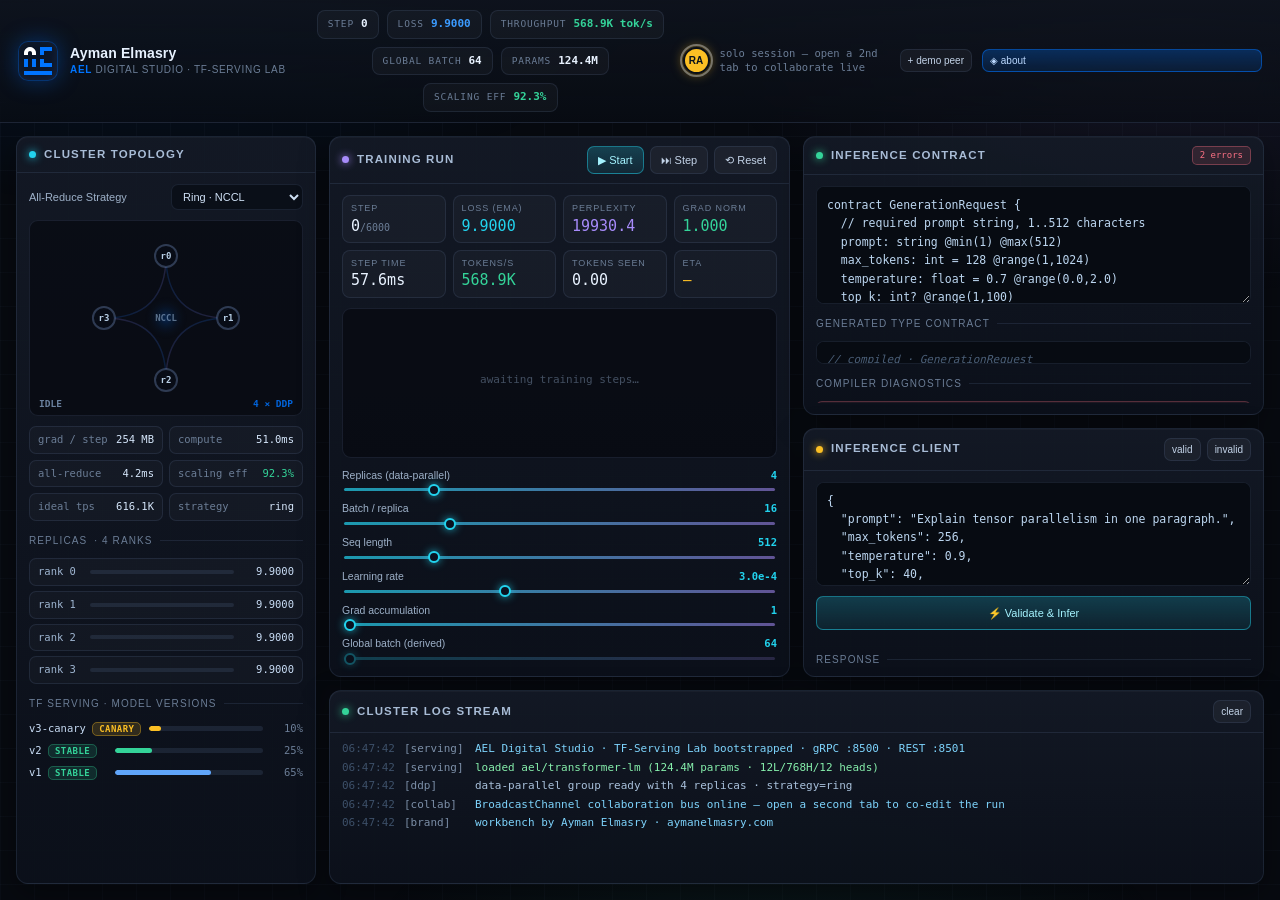
==== index.html @ d09e64ef "feat: initial TF-Serving Lab release" ====
<!DOCTYPE html>
<html lang="en">
<head>
<meta charset="utf-8">
<meta name="viewport" content="width=device-width,initial-scale=1">
<title>Ayman Elmasry · TF-Serving Lab — Distributed DDP Transformer Workbench</title>
<meta name="description" content="AEL Digital Studio — interactive transformer workbench with distributed data parallelism, real-time collaboration and type-safe inference contracts.">
<meta name="author" content="Ayman Elmasry">
<style>
:root{
  --bg:#070a10; --bg2:#0c1119;
  --panel-a:rgba(20,26,38,.92); --panel-b:rgba(12,17,27,.92);
  --line:rgba(120,150,200,.14); --line-2:rgba(120,150,200,.28);
  --txt:#c9d6e8; --dim:#6b7d96; --hi:#e8f2ff;
  --cyan:#22d3ee; --violet:#a78bfa; --green:#34d399; --amber:#fbbf24; --red:#fb7185; --blue:#60a5fa;
  --brand:#0074FF;
  --mono:ui-monospace,'SF Mono','JetBrains Mono',Menlo,Consolas,monospace;
}
*{box-sizing:border-box}
html,body{height:100%;margin:0}
body{
  background:var(--bg); color:var(--txt); overflow:hidden;
  font:13px/1.5 -apple-system,BlinkMacSystemFont,'Segoe UI',Roboto,Helvetica,Arial,sans-serif;
  display:flex; flex-direction:column; -webkit-font-smoothing:antialiased;
}
.bg-grid{
  position:fixed; inset:0; pointer-events:none; z-index:0;
  background:
    radial-gradient(900px 500px at 12% -10%, rgba(0,116,255,.13), transparent 60%),
    radial-gradient(800px 500px at 92% 0%, rgba(167,139,250,.10), transparent 60%),
    radial-gradient(700px 400px at 60% 110%, rgba(52,211,153,.07), transparent 60%),
    linear-gradient(rgba(120,150,200,.035) 1px, transparent 1px) 0 0/100% 34px,
    linear-gradient(90deg, rgba(120,150,200,.035) 1px, transparent 1px) 0 0/34px 100%;
}
/* ---------- top bar ---------- */
.topbar{
  position:relative; z-index:2; display:flex; align-items:center; gap:16px;
  padding:10px 18px; border-bottom:1px solid var(--line);
  background:linear-gradient(180deg, rgba(14,19,29,.95), rgba(9,13,20,.7));
  backdrop-filter:blur(10px); flex-wrap:wrap;
}
.brand{display:flex; align-items:center; gap:12px; min-width:280px; cursor:pointer; user-select:none}
.brand:hover .logo{box-shadow:0 0 26px rgba(0,116,255,.55), inset 0 0 14px rgba(255,255,255,.12)}
.logo{
  width:40px;height:40px;border-radius:10px;display:grid;place-items:center; padding:5px;
  background:linear-gradient(140deg,#07111f,#0d1830); flex-shrink:0;
  border:1px solid rgba(0,116,255,.35);
  box-shadow:0 0 22px rgba(0,116,255,.35), inset 0 0 12px rgba(255,255,255,.06);
  transition:box-shadow .3s;
}
.logo svg{display:block;width:100%;height:100%}
.brand h1{margin:0;font-size:14px;letter-spacing:.01em;color:var(--hi);font-weight:650;line-height:1.25}
.brand p{margin:0;font-size:10px;color:var(--dim);letter-spacing:.07em;text-transform:uppercase;line-height:1.35}
.brand p b{color:var(--brand); font-weight:700}
.status-strip{display:flex; gap:8px; flex:1; flex-wrap:wrap; justify-content:center}
.chip{
  display:flex; align-items:center; gap:7px; padding:5px 10px; border-radius:8px;
  background:rgba(255,255,255,.03); border:1px solid var(--line); font-family:var(--mono); font-size:11px;
}
.chip b{color:var(--hi); font-weight:600}
.chip .lab{color:var(--dim); font-size:9.5px; text-transform:uppercase; letter-spacing:.09em}
.presence{display:flex; align-items:center; gap:10px}
.avatars{display:flex}
.avatar{
  width:27px;height:27px;border-radius:50%;display:grid;place-items:center;
  font-size:10px;font-weight:700;color:#08111c; background:var(--c,#22d3ee);
  border:2px solid #0a0f18; margin-left:-7px; cursor:default; position:relative;
  box-shadow:0 0 12px color-mix(in srgb, var(--c) 55%, transparent);
}
.avatar:first-child{margin-left:0}
.avatar.self{outline:2px solid rgba(255,255,255,.35); outline-offset:1px}
.solo-hint{font-size:10.5px;color:var(--dim);font-family:var(--mono);max-width:170px;line-height:1.3}
/* ---------- layout ---------- */
.layout{
  position:relative; z-index:1; flex:1; min-height:0;
  display:grid; gap:13px; padding:13px 16px 16px;
  grid-template-columns:335px minmax(0,1.12fr) minmax(0,1fr);
  grid-template-rows:minmax(0,1fr) 194px;
}
#panel-cluster{grid-area:1/1/3/2}
#panel-train{grid-area:1/2/2/3}
#panel-logs{grid-area:2/2/3/4}
.col-right{grid-area:1/3/2/4; display:flex; flex-direction:column; gap:13px; min-height:0}
.col-right .panel{flex:1 1 0; min-height:0}
.col-right .panel:first-child{flex:1.12 1 0}
/* ---------- panels ---------- */
.panel{
  display:flex; flex-direction:column; min-height:0; overflow:hidden; position:relative;
  background:linear-gradient(180deg,var(--panel-a),var(--panel-b));
  border:1px solid var(--line); border-radius:12px;
  box-shadow:0 10px 30px rgba(0,0,0,.35), inset 0 1px 0 rgba(255,255,255,.03);
  transition:box-shadow .25s, border-color .25s;
}
.panel.peer-focus{border-color:var(--line-2)}
.panel-head{
  display:flex; align-items:center; gap:9px; padding:9px 12px;
  border-bottom:1px solid var(--line); flex-shrink:0;
}
.panel-head h2{
  margin:0; font-size:11.5px; letter-spacing:.1em; text-transform:uppercase;
  color:#a8bcd6; font-weight:650; display:flex; align-items:center; gap:8px; white-space:nowrap;
}
.dot{width:7px;height:7px;border-radius:50%;display:inline-block;flex-shrink:0}
.dot.cyan{background:var(--cyan);box-shadow:0 0 9px var(--cyan)}
.dot.violet{background:var(--violet);box-shadow:0 0 9px var(--violet)}
.dot.green{background:var(--green);box-shadow:0 0 9px var(--green)}
.dot.amber{background:var(--amber);box-shadow:0 0 9px var(--amber)}
.dot.brand{background:var(--brand);box-shadow:0 0 9px var(--brand)}
.spacer{flex:1}
.peer-chips{display:flex; gap:4px; align-items:center; margin-left:auto}
.peer-chip{
  width:17px;height:17px;border-radius:50%;display:grid;place-items:center;font-size:8px;font-weight:800;
  color:#08111c;background:var(--c); box-shadow:0 0 8px color-mix(in srgb,var(--c) 60%,transparent);
}
.panel-body{
  flex:1; min-height:0; overflow:auto; padding:11px 12px;
  display:flex; flex-direction:column; gap:10px;
}
.panel-body::-webkit-scrollbar,pre::-webkit-scrollbar,textarea::-webkit-scrollbar,.log-stream::-webkit-scrollbar{width:9px;height:9px}
.panel-body::-webkit-scrollbar-thumb,pre::-webkit-scrollbar-thumb,textarea::-webkit-scrollbar-thumb,.log-stream::-webkit-scrollbar-thumb{background:rgba(120,150,200,.18);border-radius:6px}
.panel-body::-webkit-scrollbar-track,pre::-webkit-scrollbar-track,textarea::-webkit-scrollbar-track,.log-stream::-webkit-scrollbar-track{background:transparent}
/* ---------- controls ---------- */
.btn{
  font:inherit; font-size:11px; padding:5px 10px; border-radius:7px; cursor:pointer;
  background:rgba(255,255,255,.045); color:#c3d3e8; border:1px solid var(--line);
  transition:.15s; white-space:nowrap;
}
.btn:hover{background:rgba(255,255,255,.09); border-color:var(--line-2); color:#fff}
.btn:active{transform:translateY(1px)}
.btn.primary{background:linear-gradient(180deg,rgba(34,211,238,.22),rgba(34,211,238,.09)); border-color:rgba(34,211,238,.45); color:#a5f3ff}
.btn.primary:hover{background:linear-gradient(180deg,rgba(34,211,238,.34),rgba(34,211,238,.14))}
.btn.tiny{font-size:10px; padding:3px 7px}
.btn.wide{width:100%; justify-content:center; padding:8px}
.btn.brand{background:linear-gradient(180deg,rgba(0,116,255,.28),rgba(0,116,255,.12)); border-color:rgba(0,116,255,.5); color:#bcd9ff}
.btn.brand:hover{background:linear-gradient(180deg,rgba(0,116,255,.4),rgba(0,116,255,.18))}
.btn-group{display:flex; gap:6px; align-items:center}
select,input[type=number]{
  font:inherit; font-size:11px; background:#0a0f18; color:#cfe0f5;
  border:1px solid var(--line); border-radius:7px; padding:5px 7px; outline:none;
}
select:focus,input:focus{border-color:rgba(34,211,238,.5)}
.subhead{
  font-size:10px; letter-spacing:.11em; text-transform:uppercase; color:var(--dim);
  display:flex; align-items:center; gap:7px; margin-top:2px;
}
.subhead::after{content:''; flex:1; height:1px; background:var(--line)}
.field-row{display:flex; align-items:center; gap:9px; justify-content:space-between}
.field-row label{font-size:11px; color:#9db0c8}
.row-between{display:flex; align-items:center; justify-content:space-between; gap:8px}
/* ---------- canvases ---------- */
.canvas-wrap{position:relative; width:100%; border-radius:9px; overflow:hidden; background:rgba(5,8,14,.6); border:1px solid var(--line)}
.canvas-wrap canvas{display:block; width:100%; height:100%}
.ring-wrap{height:196px; flex-shrink:0}
.loss-wrap{height:150px; flex-shrink:0}
/* ---------- metrics ---------- */
.metrics{display:grid; grid-template-columns:repeat(auto-fit,minmax(84px,1fr)); gap:7px}
.metric{background:rgba(255,255,255,.028); border:1px solid var(--line); border-radius:8px; padding:6px 8px; min-width:0}
.metric .k{font-size:9px; letter-spacing:.1em; text-transform:uppercase; color:var(--dim); white-space:nowrap; overflow:hidden; text-overflow:ellipsis}
.metric .v{font-family:var(--mono); font-size:15px; color:var(--hi); line-height:1.35; white-space:nowrap; overflow:hidden; text-overflow:ellipsis}
.metric .v.cyan{color:var(--cyan)} .metric .v.violet{color:var(--violet)}
.metric .v.green{color:var(--green)} .metric .v.amber{color:var(--amber)} .metric .v.red{color:var(--red)}
/* ---------- sliders ---------- */
.sliders{display:grid; grid-template-columns:1fr 1fr; gap:8px 14px}
.slider{display:flex; flex-direction:column; gap:3px}
.slider .top{display:flex; justify-content:space-between; font-size:10.5px; color:#9db0c8}
.slider .top b{font-family:var(--mono); color:var(--cyan); font-weight:600}
input[type=range]{
  -webkit-appearance:none; appearance:none; height:3px; border-radius:3px; outline:none;
  background:linear-gradient(90deg, rgba(34,211,238,.7), rgba(167,139,250,.55));
}
input[type=range]::-webkit-slider-thumb{
  -webkit-appearance:none; width:12px;height:12px;border-radius:50%;
  background:#0b1220; border:2px solid var(--cyan); cursor:pointer;
  box-shadow:0 0 9px rgba(34,211,238,.75);
}
input[type=range]::-moz-range-thumb{width:12px;height:12px;border-radius:50%;background:#0b1220;border:2px solid var(--cyan);cursor:pointer}
/* ---------- cluster ---------- */
.kv-grid{display:grid; grid-template-columns:1fr 1fr; gap:6px}
.kv{display:flex; justify-content:space-between; gap:8px; font-family:var(--mono); font-size:10.5px;
  background:rgba(255,255,255,.025); border:1px solid var(--line); border-radius:7px; padding:5px 8px}
.kv span:first-child{color:var(--dim)} .kv span:last-child{color:#d5e6fb}
.replica-list{display:flex; flex-direction:column; gap:5px}
.replica{
  display:grid; grid-template-columns:auto 1fr auto; align-items:center; gap:8px;
  background:rgba(255,255,255,.025); border:1px solid var(--line); border-radius:7px; padding:5px 8px;
  font-size:10.5px; font-family:var(--mono); transition:border-color .2s;
}
.replica.active{border-color:rgba(34,211,238,.4)}
.replica .rname{color:#9fb6d2; min-width:44px}
.replica .bar{height:4px; border-radius:3px; background:rgba(120,150,200,.14); overflow:hidden}
.replica .bar i{display:block; height:100%; background:linear-gradient(90deg,var(--cyan),var(--violet)); transition:width .12s linear}
.replica .rloss{color:#c8dcf5; min-width:52px; text-align:right}
.replica .stag{font-size:9px; padding:1px 5px; border-radius:4px; background:rgba(251,191,36,.13); color:var(--amber); border:1px solid rgba(251,191,36,.3)}
.versions{display:flex; flex-direction:column; gap:6px}
.version{display:grid; grid-template-columns:auto 1fr auto; gap:8px; align-items:center; font-family:var(--mono); font-size:10.5px}
.version .vname{color:#c8dcf5; min-width:78px}
.version .vbar{height:5px; background:rgba(120,150,200,.14); border-radius:3px; overflow:hidden}
.version .vbar i{display:block; height:100%; border-radius:3px}
.version .vpct{color:var(--dim); min-width:32px; text-align:right}
.tag{font-size:9px; padding:1px 6px; border-radius:5px; letter-spacing:.05em; text-transform:uppercase; font-weight:700}
.tag.canary{background:rgba(251,191,36,.15); color:var(--amber); border:1px solid rgba(251,191,36,.35)}
.tag.stable{background:rgba(52,211,153,.13); color:var(--green); border:1px solid rgba(52,211,153,.3)}
/* ---------- editors ---------- */
textarea{
  width:100%; background:#070b12; color:#bcd6f0; border:1px solid var(--line); border-radius:8px;
  padding:9px 10px; font-family:var(--mono); font-size:11.5px; line-height:1.6; resize:vertical;
  outline:none; transition:border-color .2s; tab-size:2;
}
textarea:focus{border-color:rgba(34,211,238,.45); box-shadow:0 0 0 3px rgba(34,211,238,.07)}
#contractSrc{min-height:118px}
#requestSrc{min-height:104px}
pre.code{
  margin:0; background:#070b12; border:1px solid var(--line); border-radius:8px; padding:9px 10px;
  font-family:var(--mono); font-size:11px; line-height:1.6; color:#a8c6e6;
  white-space:pre-wrap; word-break:break-word; overflow:auto; max-height:190px;
}
#responseBox{color:#9fe8c9; max-height:150px}
.c-kw{color:#c084fc} .c-str{color:#6ee7b7} .c-num{color:#fbbf24} .c-cmt{color:#4b5f78; font-style:italic}
.badge{
  font-size:9px; padding:2px 7px; border-radius:5px; font-family:var(--mono);
  background:rgba(52,211,153,.13); color:var(--green); border:1px solid rgba(52,211,153,.3);
}
.badge.err{background:rgba(251,113,133,.13); color:var(--red); border-color:rgba(251,113,133,.35)}
/* ---------- diagnostics ---------- */
.diags{display:flex; flex-direction:column; gap:4px; max-height:130px; overflow:auto}
.diag{
  display:flex; gap:8px; align-items:flex-start; font-family:var(--mono); font-size:10.5px;
  padding:5px 8px; border-radius:6px; border:1px solid transparent; line-height:1.45;
}
.diag.error{background:rgba(251,113,133,.08); border-color:rgba(251,113,133,.25); color:#ffc4cd}
.diag.warn{background:rgba(251,191,36,.07); border-color:rgba(251,191,36,.22); color:#ffe1a3}
.diag.ok{background:rgba(52,211,153,.07); border-color:rgba(52,211,153,.22); color:#a7f3d0}
.diag .p{color:#7dd3fc; min-width:88px; flex-shrink:0}
.diag .l{color:var(--dim); min-width:30px; flex-shrink:0}
/* ---------- logs ---------- */
.log-stream{
  flex:1; min-height:0; overflow:auto; padding:8px 12px; font-family:var(--mono); font-size:11px;
  display:flex; flex-direction:column; gap:2px;
}
.log-line{display:flex; gap:9px; line-height:1.5; white-space:nowrap}
.log-line .t{color:#3d5069; flex-shrink:0}
.log-line .s{color:#7c8fa8; flex-shrink:0; min-width:62px}
.log-line .m{color:#a9c1dc; white-space:pre-wrap; word-break:break-word}
.log-line.info .m{color:#a9c1dc}
.log-line.ok .m{color:#86efac}
.log-line.warn .m{color:#fcd34d}
.log-line.err .m{color:#fda4af}
.log-line.sys .m{color:#7dd3fc}
.log-line .who{font-weight:700}
/* ---------- about modal ---------- */
.modal{
  position:fixed; inset:0; z-index:50; display:none;
  background:rgba(4,7,12,.78); backdrop-filter:blur(7px);
  align-items:center; justify-content:center; padding:22px;
}
.modal.open{display:flex}
.modal-card{
  width:min(560px,100%); max-height:86vh; overflow:auto; position:relative;
  background:linear-gradient(180deg,rgba(18,24,36,.98),rgba(10,14,22,.98));
  border:1px solid rgba(0,116,255,.28); border-radius:16px; padding:26px 26px 22px;
  box-shadow:0 30px 80px rgba(0,0,0,.7), 0 0 60px rgba(0,116,255,.12), inset 0 1px 0 rgba(255,255,255,.05);
  animation:pop .22s ease-out;
}
@keyframes pop{from{opacity:0;transform:translateY(12px) scale(.985)}to{opacity:1;transform:none}}
.modal-card::-webkit-scrollbar{width:9px}
.modal-card::-webkit-scrollbar-thumb{background:rgba(120,150,200,.2);border-radius:6px}
.modal-close{
  position:absolute; top:14px; right:14px; width:28px; height:28px; border-radius:8px;
  background:rgba(255,255,255,.05); border:1px solid var(--line); color:#9db0c8;
  cursor:pointer; font-size:15px; line-height:1; display:grid; place-items:center;
}
.modal-close:hover{background:rgba(255,255,255,.1); color:#fff}
.m-head{display:flex; gap:18px; align-items:center; margin-bottom:16px}
.m-logo{
  width:74px;height:74px;border-radius:16px;flex-shrink:0;padding:11px;display:grid;place-items:center;
  background:linear-gradient(140deg,#061020,#0d1830); border:1px solid rgba(0,116,255,.4);
  box-shadow:0 0 34px rgba(0,116,255,.35), inset 0 0 16px rgba(255,255,255,.05);
}
.m-logo svg{display:block;width:100%;height:100%}
.m-head h2{margin:0 0 5px; font-size:20px; color:#f0f7ff; letter-spacing:-.01em; font-weight:700}
.m-title{font-size:10.5px; letter-spacing:.06em; text-transform:uppercase; color:var(--brand); font-weight:700; line-height:1.5}
.m-loc{font-size:11px; color:var(--dim); font-family:var(--mono); margin-top:4px}
.m-body p{font-size:12.5px; line-height:1.72; color:#a9c1dc; margin:0 0 12px}
.m-body p:last-of-type{margin-bottom:0}
.m-divider{height:1px; background:var(--line); margin:18px 0 14px}
.m-links{display:grid; grid-template-columns:1fr 1fr; gap:9px}
.m-link{
  display:flex; align-items:center; gap:9px; padding:9px 11px; border-radius:9px;
  background:rgba(255,255,255,.03); border:1px solid var(--line); text-decoration:none;
  color:#c9d6e8; font-size:11.5px; font-family:var(--mono); transition:.16s; min-width:0;
}
.m-link:hover{background:rgba(0,116,255,.12); border-color:rgba(0,116,255,.45); color:#e8f2ff; transform:translateY(-1px)}
.m-link .ic{
  width:22px;height:22px;border-radius:6px;flex-shrink:0;display:grid;place-items:center;
  background:rgba(0,116,255,.16); color:#7cb4ff; font-size:11px; font-weight:700;
}
.m-link span{overflow:hidden; text-overflow:ellipsis; white-space:nowrap}
.m-credit{
  margin-top:16px; padding-top:13px; border-top:1px solid var(--line);
  display:flex; justify-content:space-between; align-items:center; gap:10px; flex-wrap:wrap;
  font-size:10px; color:var(--dim); font-family:var(--mono); letter-spacing:.04em;
}
.m-credit a{color:#7cb4ff; text-decoration:none}
.m-credit a:hover{text-decoration:underline}
@media (max-width:1280px){
  .layout{grid-template-columns:300px minmax(0,1fr) minmax(0,1fr)}
  .sliders{grid-template-columns:1fr}
}
@media (max-width:1080px){
  body{overflow:auto}
  .layout{display:flex; flex-direction:column; height:auto}
  .panel{min-height:300px}
  .col-right{flex-direction:column}
  #panel-logs{min-height:200px}
  .canvas-wrap{height:180px}
  .m-links{grid-template-columns:1fr}
}
</style>
</head>
<body>
<div class="bg-grid"></div>

<header class="topbar">
  <div class="brand" id="brandBtn" title="About Ayman Elmasry">
    <div class="logo" aria-label="AEL Digital Studio">
      <svg xmlns="http://www.w3.org/2000/svg" viewBox="0 0 226.77 226.77">
        <path d="m97.19,48.59v16.2h-32.4v-16.2c0-8.94-7.25-16.2-16.2-16.2s-16.2,7.25-16.2,16.2v16.2H0v-16.2c0-5.68.98-11.13,2.76-16.2C9.44,13.52,27.44,0,48.59,0s39.16,13.52,45.83,32.4c1.79,5.07,2.76,10.52,2.76,16.2Z" fill="#ffffff"/>
        <rect y="97.19" width="32.4" height="32.4" fill="#0074FF"/>
        <rect x="64.79" y="97.19" width="32.4" height="32.4" fill="#0074FF"/>
        <rect x="64.79" y="129.58" width="32.4" height="32.4" fill="#0074FF"/>
        <rect y="129.58" width="32.4" height="32.4" fill="#0074FF"/>
        <rect x="129.58" y="97.19" width="32.4" height="32.4" fill="#0074FF"/>
        <rect x="161.98" y="129.58" width="32.4" height="32.4" fill="#0074FF"/>
        <rect x="194.38" y="129.58" width="32.4" height="32.4" fill="#0074FF"/>
        <rect x="129.58" y="129.58" width="32.4" height="32.4" fill="#0074FF"/>
        <rect x="129.58" width="32.4" height="32.4" fill="#0074FF"/>
        <rect x="161.98" width="32.4" height="32.4" fill="#0074FF"/>
        <rect x="194.38" width="32.4" height="32.4" fill="#0074FF"/>
        <rect x="129.58" y="32.4" width="32.4" height="32.4" fill="#0074FF"/>
        <rect y="194.38" width="32.4" height="32.4" fill="#0074FF"/>
        <rect x="32.4" y="194.38" width="32.4" height="32.4" fill="#0074FF"/>
        <rect x="64.79" y="194.38" width="32.4" height="32.4" fill="#0074FF"/>
        <rect x="97.19" y="194.38" width="32.4" height="32.4" fill="#0074FF"/>
        <rect x="129.58" y="194.38" width="32.4" height="32.4" fill="#0074FF"/>
        <rect x="161.98" y="194.38" width="32.4" height="32.4" fill="#0074FF"/>
        <rect x="194.38" y="194.38" width="32.4" height="32.4" fill="#0074FF"/>
      </svg>
    </div>
    <div>
      <h1>Ayman Elmasry</h1>
      <p><b>AEL</b> Digital Studio · TF-Serving Lab</p>
    </div>
  </div>

  <div class="status-strip" id="statusStrip"></div>

  <div class="presence">
    <div class="avatars" id="avatars"></div>
    <div class="solo-hint" id="soloHint"></div>
    <button class="btn tiny" id="btnPeer" title="Spawn a simulated collaborator">+ demo peer</button>
    <button class="btn tiny brand" id="btnAbout" title="About Ayman Elmasry">◈ about</button>
  </div>
</header>

<main class="layout">

  <!-- ============ CLUSTER ============ -->
  <section class="panel" id="panel-cluster" data-panel="cluster">
    <div class="panel-head">
      <h2><span class="dot cyan"></span>Cluster Topology</h2>
      <div class="peer-chips" data-chips="cluster"></div>
    </div>
    <div class="panel-body">
      <div class="field-row">
        <label>All-Reduce Strategy</label>
        <select id="strategy">
          <option value="ring">Ring · NCCL</option>
          <option value="tree">Tree · NCCL</option>
          <option value="flat">Flat · Param Server</option>
        </select>
      </div>
      <div class="canvas-wrap ring-wrap"><canvas id="ringCanvas"></canvas></div>
      <div class="kv-grid" id="commStats"></div>
      <div class="subhead">Replicas <span id="replicaCountLabel" style="color:var(--dim)"></span></div>
      <div class="replica-list" id="replicaList"></div>
      <div class="subhead">TF Serving · Model Versions</div>
      <div class="versions" id="versions"></div>
    </div>
  </section>

  <!-- ============ TRAINING ============ -->
  <section class="panel" id="panel-train" data-panel="train">
    <div class="panel-head">
      <h2><span class="dot violet"></span>Training Run</h2>
      <div class="peer-chips" data-chips="train"></div>
      <div class="spacer"></div>
      <div class="btn-group">
        <button id="btnPlay" class="btn primary">▶ Start</button>
        <button id="btnStep" class="btn">⏭ Step</button>
        <button id="btnReset" class="btn">⟲ Reset</button>
      </div>
    </div>
    <div class="panel-body">
      <div class="metrics" id="metrics"></div>
      <div class="canvas-wrap loss-wrap"><canvas id="lossCanvas"></canvas></div>
      <div class="sliders">
        <div class="slider">
          <div class="top"><span>Replicas (data-parallel)</span><b id="vReplicas">4</b></div>
          <input type="range" id="sReplicas" min="1" max="16" step="1" value="4">
        </div>
        <div class="slider">
          <div class="top"><span>Batch / replica</span><b id="vBatch">16</b></div>
          <input type="range" id="sBatch" min="1" max="64" step="1" value="16">
        </div>
        <div class="slider">
          <div class="top"><span>Seq length</span><b id="vSeq">512</b></div>
          <input type="range" id="sSeq" min="128" max="2048" step="128" value="512">
        </div>
        <div class="slider">
          <div class="top"><span>Learning rate</span><b id="vLr">3.0e-4</b></div>
          <input type="range" id="sLr" min="0" max="100" step="1" value="50">
        </div>
        <div class="slider">
          <div class="top"><span>Grad accumulation</span><b id="vAccum">1</b></div>
          <input type="range" id="sAccum" min="1" max="8" step="1" value="1">
        </div>
        <div class="slider">
          <div class="top"><span>Global batch (derived)</span><b id="vGlobal">64</b></div>
          <input type="range" id="sGlobal" min="0" max="0" step="1" value="0" disabled style="opacity:.35">
        </div>
      </div>
    </div>
  </section>

  <!-- ============ RIGHT COLUMN ============ -->
  <div class="col-right">

    <section class="panel" id="panel-contract" data-panel="contract">
      <div class="panel-head">
        <h2><span class="dot green"></span>Inference Contract</h2>
        <div class="peer-chips" data-chips="contract"></div>
        <div class="spacer"></div>
        <span class="badge" id="contractBadge">compiled</span>
      </div>
      <div class="panel-body">
        <textarea id="contractSrc" spellcheck="false"></textarea>
        <div class="subhead">Generated Type Contract</div>
        <pre class="code" id="compiledTs"></pre>
        <div class="subhead">Compiler Diagnostics</div>
        <div class="diags" id="contractDiags"></div>
      </div>
    </section>

    <section class="panel" id="panel-infer" data-panel="infer">
      <div class="panel-head">
        <h2><span class="dot amber"></span>Inference Client</h2>
        <div class="peer-chips" data-chips="infer"></div>
        <div class="spacer"></div>
        <div class="btn-group">
          <button class="btn tiny" id="btnSampleOk">valid</button>
          <button class="btn tiny" id="btnSampleBad">invalid</button>
        </div>
      </div>
      <div class="panel-body">
        <textarea id="requestSrc" spellcheck="false"></textarea>
        <button class="btn primary wide" id="btnInfer">⚡ Validate &amp; Infer</button>
        <div class="diags" id="requestDiags"></div>
        <div class="subhead">Response</div>
        <pre class="code" id="responseBox">— awaiting request —</pre>
      </div>
    </section>

  </div>

  <!-- ============ LOGS ============ -->
  <section class="panel" id="panel-logs" data-panel="logs">
    <div class="panel-head">
      <h2><span class="dot green"></span>Cluster Log Stream</h2>
      <div class="peer-chips" data-chips="logs"></div>
      <div class="spacer"></div>
      <button class="btn tiny" id="btnClearLogs">clear</button>
    </div>
    <div class="log-stream" id="logStream"></div>
  </section>

</main>

<!-- ============ ABOUT MODAL ============ -->
<div class="modal" id="aboutModal" role="dialog" aria-modal="true" aria-label="About Ayman Elmasry">
  <div class="modal-card">
    <button class="modal-close" id="aboutClose" aria-label="Close">✕</button>

    <div class="m-head">
      <div class="m-logo">
        <svg xmlns="http://www.w3.org/2000/svg" viewBox="0 0 226.77 226.77">
          <path d="m97.19,48.59v16.2h-32.4v-16.2c0-8.94-7.25-16.2-16.2-16.2s-16.2,7.25-16.2,16.2v16.2H0v-16.2c0-5.68.98-11.13,2.76-16.2C9.44,13.52,27.44,0,48.59,0s39.16,13.52,45.83,32.4c1.79,5.07,2.76,10.52,2.76,16.2Z" fill="#ffffff"/>
          <rect y="97.19" width="32.4" height="32.4" fill="#0074FF"/>
          <rect x="64.79" y="97.19" width="32.4" height="32.4" fill="#0074FF"/>
          <rect x="64.79" y="129.58" width="32.4" height="32.4" fill="#0074FF"/>
          <rect y="129.58" width="32.4" height="32.4" fill="#0074FF"/>
          <rect x="129.58" y="97.19" width="32.4" height="32.4" fill="#0074FF"/>
          <rect x="161.98" y="129.58" width="32.4" height="32.4" fill="#0074FF"/>
          <rect x="194.38" y="129.58" width="32.4" height="32.4" fill="#0074FF"/>
          <rect x="129.58" y="129.58" width="32.4" height="32.4" fill="#0074FF"/>
          <rect x="129.58" width="32.4" height="32.4" fill="#0074FF"/>
          <rect x="161.98" width="32.4" height="32.4" fill="#0074FF"/>
          <rect x="194.38" width="32.4" height="32.4" fill="#0074FF"/>
          <rect x="129.58" y="32.4" width="32.4" height="32.4" fill="#0074FF"/>
          <rect y="194.38" width="32.4" height="32.4" fill="#0074FF"/>
          <rect x="32.4" y="194.38" width="32.4" height="32.4" fill="#0074FF"/>
          <rect x="64.79" y="194.38" width="32.4" height="32.4" fill="#0074FF"/>
          <rect x="97.19" y="194.38" width="32.4" height="32.4" fill="#0074FF"/>
          <rect x="129.58" y="194.38" width="32.4" height="32.4" fill="#0074FF"/>
          <rect x="161.98" y="194.38" width="32.4" height="32.4" fill="#0074FF"/>
          <rect x="194.38" y="194.38" width="32.4" height="32.4" fill="#0074FF"/>
        </svg>
      </div>
      <div>
        <h2>Ayman Elmasry</h2>
        <div class="m-title">Visionary · AI Orchestrator · Brand Designer<br>Founder @ AEL Digital Studio</div>
        <div class="m-loc">Dubai · Egypt · Kuwait</div>
      </div>
    </div>

    <div class="m-body">
      <p>I define the vision behind digital products and orchestrate AI to bring that vision to life.</p>
      <p>As the founder of <strong style="color:#e8f2ff">AEL Digital Studio</strong>, I design brand systems, AI-powered experiences, and digital platforms where strategy, design, and technology work as a unified system. My work focuses on building scalable frameworks and reusable systems rather than one-off deliverables.</p>
      <p style="color:#7f93ab">Dubai · Egypt · Kuwait — I collaborate with clients worldwide to create distinctive brands, intelligent digital products, and long-term design systems that remain consistent, maintainable, and built for growth.</p>
    </div>

    <div class="m-divider"></div>

    <div class="m-links">
      <a class="m-link" href="https://www.aymanelmasry.com/" target="_blank" rel="noopener noreferrer">
        <span class="ic">◈</span><span>www.aymanelmasry.com</span>
      </a>
      <a class="m-link" href="https://aymanelmasry.me/" target="_blank" rel="noopener noreferrer">
        <span class="ic">◇</span><span>aymanelmasry.me</span>
      </a>
      <a class="m-link" href="mailto:info@aymanelmasry.com">
        <span class="ic">@</span><span>info@aymanelmasry.com</span>
      </a>
      <a class="m-link" href="mailto:ayman@aymanelmasry.me">
        <span class="ic">@</span><span>ayman@aymanelmasry.me</span>
      </a>
    </div>

    <div class="m-credit">
      <span>AEL DIGITAL STUDIO · TF-SERVING LAB</span>
      <span>© <span id="year"></span> Ayman Elmasry</span>
    </div>
  </div>
</div>

<script>
"use strict";
/* =========================================================================
   0 · UTILITIES
   ========================================================================= */
const $  = (s, r = document) => r.querySelector(s);
const $$ = (s, r = document) => Array.from(r.querySelectorAll(s));
const clamp = (v, a, b) => Math.min(b, Math.max(a, v));
const rnd = (a, b) => a + Math.random() * (b - a);
const pick = a => a[Math.floor(Math.random() * a.length)];
const esc = s => String(s).replace(/&/g, "&amp;").replace(/</g, "&lt;").replace(/>/g, "&gt;");

function fmtN(n, d = 1) {
  if (!isFinite(n) || isNaN(n)) return "—";
  const a = Math.abs(n);
  if (a >= 1e9) return (n / 1e9).toFixed(2) + "B";
  if (a >= 1e6) return (n / 1e6).toFixed(d) + "M";
  if (a >= 1e3) return (n / 1e3).toFixed(d) + "K";
  return a < 10 ? n.toFixed(2) : n.toFixed(0);
}
function fmtMs(ms) {
  if (ms < 1) return ms.toFixed(2) + "ms";
  if (ms < 1000) return ms.toFixed(1) + "ms";
  return (ms / 1000).toFixed(2) + "s";
}

/* =========================================================================
   1 · IDENTITY + REAL-TIME COLLABORATION (BroadcastChannel)
   ========================================================================= */
const NAMES  = ["ada", "linus", "grace", "karpathy", "yann", "fei", "jeff", "ilya", "noor", "ravi", "mei", "tomas"];
const COLORS = ["#22d3ee", "#a78bfa", "#34d399", "#fbbf24", "#fb7185", "#60a5fa", "#f472b6", "#4ade80"];

const ME = {
  id: (sessionStorage.getItem("tfs-id") || Math.random().toString(36).slice(2, 9)),
  name: (sessionStorage.getItem("tfs-name") || pick(NAMES) + "-" + Math.floor(Math.random() * 90 + 10)),
  color: (sessionStorage.getItem("tfs-color") || pick(COLORS)),
  focus: null,
  self: true
};
sessionStorage.setItem("tfs-id", ME.id);
sessionStorage.setItem("tfs-name", ME.name);
sessionStorage.setItem("tfs-color", ME.color);

const peers = new Map();
let chan = null;
try {
  if ("BroadcastChannel" in window) {
    chan = new BroadcastChannel("tfs-lab");
    chan.onmessage = e => handleMessage(e.data);
  }
} catch (_) { chan = null; }

function post(msg) {
  if (!chan) return;
  try { chan.postMessage(Object.assign({ from: ME.id, name: ME.name, color: ME.color, t: Date.now() }, msg)); }
  catch (_) {}
}

function handleMessage(m) {
  if (!m || m.from === ME.id) return;
  if (m.type === "bye") { peers.delete(m.from); renderPresence(); return; }
  if (m.type === "presence" || m.type === "hello") {
    const existing = peers.get(m.from);
    peers.set(m.from, {
      id: m.from, name: m.name, color: m.color, focus: m.focus || null,
      activity: m.activity || "idle", lastSeen: Date.now(), demo: false
    });
    if (!existing && m.type === "hello") {
      log("sys", `peer ${m.name} joined the session`, "collab");
      post({ type: "presence", focus: ME.focus, activity: currentActivity() });
    }
    renderPresence();
    return;
  }
  if (m.type === "state") { applyRemotePatch(m.patch, m.name, m.color); return; }
  if (m.type === "log") { log(m.level || "info", m.msg, m.src || "peer", m.name, m.color); return; }
  if (m.type === "contract") {
    if (S.contractSrc !== m.src) {
      S.contractSrc = m.src;
      $("#contractSrc").value = m.src;
      recompileContract();
      log("sys", `${m.name} edited the inference contract`, "collab", m.name, m.color);
    }
  }
}

function currentActivity() {
  if (S.running) return "training";
  if (ME.focus === "contract") return "editing contract";
  if (ME.focus === "infer") return "testing inference";
  if (ME.focus === "train") return "tuning hyperparams";
  return "observing";
}

setInterval(() => {
  post({ type: "presence", focus: ME.focus, activity: currentActivity() });
  const now = Date.now();
  let dirty = false;
  for (const [id, p] of peers) {
    if (!p.demo && now - p.lastSeen > 5200) { peers.delete(id); dirty = true; }
  }
  if (dirty) renderPresence();
}, 1600);

window.addEventListener("beforeunload", () => post({ type: "bye" }));

/* ---- demo peer simulation ---- */
const DEMO_ACTIONS = [
  () => { S.lr = clamp(S.lr * rnd(0.6, 1.5), 1e-5, 3e-3); syncSlidersFromState(); recompileTiming(); return `swept learning rate → ${S.lr.toExponential(1)}`; },
  () => { S.batch = clamp(Math.round(S.batch * rnd(0.5, 1.8)), 1, 64); syncSlidersFromState(); recompileTiming(); return `resized micro-batch → ${S.batch}`; },
  () => { S.replicas = clamp(S.replicas + pick([-1, 1, 1, 2]), 1, 16); syncSlidersFromState(); recompileTiming(); return `rescaled replica group → ${S.replicas} ranks`; },
  () => `profiled step ${S.step}: ${S.lastStepMs.toFixed(1)}ms (comm ${S.lastCommMs.toFixed(1)}ms)`,
  () => `checked contract checksum · ${contract.fields.length} fields verified`,
  () => pick(["warming KV-cache shard 3", "rotating TF Serving model version v3-canary", "validated gradient bucket alignment", "prefetching eval batch 118"])
];

function spawnDemoPeer() {
  const id = "demo-" + Math.random().toString(36).slice(2, 7);
  const p = {
    id, name: pick(NAMES) + "-" + Math.floor(Math.random() * 90 + 10),
    color: pick(COLORS), focus: null, activity: "idle",
    lastSeen: Date.now(), demo: true
  };
  peers.set(id, p);
  log("sys", `demo collaborator ${p.name} joined`, "collab", p.name, p.color);
  renderPresence();

  const tick = () => {
    if (!peers.has(id)) return;
    p.focus = pick(["train", "contract", "infer", null, "cluster"]);
    p.lastSeen = Date.now();
    if (Math.random() < 0.45) {
      log("info", pick(DEMO_ACTIONS)(), "collab", p.name, p.color);
    }
    renderPresence();
    setTimeout(tick, rnd(2600, 6200));
  };
  setTimeout(tick, 1200);
}

/* =========================================================================
   2 · STATE
   ========================================================================= */
const DEFAULT_CONTRACT = `contract GenerationRequest {
  // required prompt string, 1..512 characters
  prompt: string @min(1) @max(512)
  max_tokens: int = 128 @range(1,1024)
  temperature: float = 0.7 @range(0.0,2.0)
  top_k: int? @range(1,100)
  top_p: float? @range(0.0,1.0)
  stream: bool = false
  stop: string[]? @maxItems(4)
}`;

const DEFAULT_REQUEST = `{
  "prompt": "Explain tensor parallelism in one paragraph.",
  "max_tokens": 256,
  "temperature": 0.9,
  "top_k": 40,
  "stream": true,
  "stop": ["\\n\\n", "###"]
}`;

const BAD_REQUEST = `{
  "prompt": "",
  "max_tokens": 9000,
  "temperature": "hot",
  "top_k": 250,
  "stream": true,
  "stop": ["a", "b", "c", "d", "e", "f"],
  "top_p": 3.4
}`;

const S = {
  running: false,
  step: 0,
  maxSteps: 6000,
  phase: "idle",
  phaseP: 0,
  phaseT: 0,

  replicas: 4,
  batch: 16,
  seq: 512,
  lr: 3e-4,
  accum: 1,
  strategy: "ring",

  loss: 9.9, smoothLoss: 9.9, gradNorm: 1.0,
  history: [],
  tps: 0,
  lastStepMs: 52, lastComputeMs: 47, lastCommMs: 5,

  contractSrc: DEFAULT_CONTRACT,
  requestSrc: DEFAULT_REQUEST,
  replicaStats: []
};

let contract = { name: "Contract", fields: [], diags: [] };

const MODEL = { vocab: 50257, hidden: 768, layers: 12, heads: 12, maxSeq: 1024 };
function paramCount(m) {
  const emb = m.vocab * m.hidden + m.maxSeq * m.hidden;
  const perLayer = 12 * m.hidden * m.hidden + 13 * m.hidden;
  return emb + m.layers * perLayer + 2 * m.hidden;
}
const PARAMS = paramCount(MODEL);

/* =========================================================================
   3 · LOGGING
   ========================================================================= */
const logStream = $("#logStream");
let logCount = 0;
function log(level, msg, src = "rank0", who = null, color = null) {
  const el = document.createElement("div");
  el.className = "log-line " + level;
  const t = new Date().toTimeString().slice(0, 8);
  const whoHtml = who ? `<span class="who" style="color:${color || "#7dd3fc"}">${esc(who)}</span> ` : "";
  el.innerHTML = `<span class="t">${t}</span><span class="s">[${esc(src)}]</span><span class="m">${whoHtml}${esc(msg)}</span>`;
  logStream.appendChild(el);
  if (++logCount > 260) { logStream.removeChild(logStream.firstChild); logCount--; }
  logStream.scrollTop = logStream.scrollHeight;
}
function clearLogs() { logStream.innerHTML = ""; logCount = 0; }

/* =========================================================================
   4 · CONTRACT COMPILER
   ========================================================================= */
const KNOWN_TYPES = ["string", "int", "float", "bool", "any", "json"];

function parseContract(src) {
  const diags = [];
  const fields = [];
  let name = "Contract";
  let depth = 0;
  const lines = src.split("\n");

  for (let i = 0; i < lines.length; i++) {
    const line = lines[i].replace(/\/\/.*$/, "").trim();
    if (!line) continue;

    if (depth === 0) {
      const m = line.match(/^contract\s+([A-Za-z_]\w*)\s*\{$/);
      if (!m) { diags.push({ line: i + 1, sev: "error", msg: "expected `contract <Name> {`" }); continue; }
      name = m[1]; depth = 1; continue;
    }
    if (line === "}") { depth = 0; continue; }
    const f = parseField(line, i + 1, diags);
    if (f) fields.push(f);
  }
  if (depth !== 0) diags.push({ line: lines.length, sev: "error", msg: "unclosed contract block — missing `}`" });
  if (!fields.length && !diags.length) diags.push({ line: 1, sev: "error", msg: "contract declares no fields" });
  return { name, fields, diags };
}

function parseField(line, ln, diags) {
  const m = line.match(/^([A-Za-z_]\w*)\s*:\s*([A-Za-z_]\w*)\s*(\[\])?\s*(\?)?\s*(.*)$/);
  if (!m) { diags.push({ line: ln, sev: "error", msg: `cannot parse field: "${line}"` }); return null; }
  const [, fname, base, arr, opt, rest] = m;
  if (!KNOWN_TYPES.includes(base)) diags.push({ line: ln, sev: "error", msg: `unknown type "${base}" (expected ${KNOWN_TYPES.join(" | ")})` });

  const field = { name: fname, type: base, array: !!arr, optional: !!opt, decos: [], def: undefined, line: ln };
  let decoPart = rest;
  const eq = rest.indexOf("=");
  if (eq >= 0) {
    decoPart = rest.slice(0, eq);
    const raw = rest.slice(eq + 1).trim();
    try { field.def = JSON.parse(raw); }
    catch (_) {
      if (/^-?\d+(\.\d+)?$/.test(raw)) field.def = parseFloat(raw);
      else if (raw === "true" || raw === "false") field.def = raw === "true";
      else if (/^".*"$/.test(raw)) field.def = raw.slice(1, -1);
      else diags.push({ line: ln, sev: "error", msg: `invalid default value "${raw}" for ${fname}` });
    }
  }
  const re = /@(\w+)(?:\(([^)]*)\))?/g;
  let dm;
  while ((dm = re.exec(decoPart))) {
    const args = dm[2] ? dm[2].split(",").map(s => s.trim()).filter(Boolean) : [];
    field.decos.push({ name: dm[1], args });
  }
  return field;
}

function tsType(t) {
  return { string: "string", int: "number", float: "number", bool: "boolean", any: "unknown", json: "unknown" }[t] || "unknown";
}
function compileTs(c) {
  const out = [`// compiled · ${c.name}`, `// runtime-validated at the TF Serving boundary`, `export interface ${c.name} {`];
  for (const f of c.fields) {
    const t = f.array ? tsType(f.type) + "[]" : tsType(f.type);
    const opt = (f.optional || f.def !== undefined) ? "?" : "";
    const notes = [];
    if (f.def !== undefined) notes.push("default " + JSON.stringify(f.def));
    for (const d of f.decos) notes.push("@" + d.name + (d.args.length ? "(" + d.args.join(", ") + ")" : ""));
    const left = `  ${f.name}${opt}: ${t};`;
    out.push(left.padEnd(32) + "// " + (notes.join(" · ") || "required"));
  }
  out.push("}");
  return out.join("\n");
}
function highlightTs(src) {
  return esc(src).replace(
    /(\/\/[^\n]*)|(\b(?:export|interface|string|number|boolean|unknown)\b)|("(?:[^"\\]|\\.)*")|(\b\d+(?:\.\d+)?\b)/g,
    (m, cmt, kw, str, num) => {
      if (cmt) return `<span class="c-cmt">${cmt}</span>`;
      if (kw) return `<span class="c-kw">${kw}</span>`;
      if (str) return `<span class="c-str">${str}</span>`;
      if (num) return `<span class="c-num">${num}</span>`;
      return m;
    }
  );
}

function validateBody(body, c) {
  const out = [];
  if (typeof body !== "object" || body === null || Array.isArray(body)) {
    out.push({ path: "$", sev: "error", msg: "request body must be a JSON object" });
    return out;
  }
  const known = new Set(c.fields.map(f => f.name));
  for (const k of Object.keys(body)) {
    if (!known.has(k)) out.push({ path: "$." + k, sev: "warn", msg: `unknown field "${k}" is not part of ${c.name}` });
  }
  for (const f of c.fields) {
    const p = "$." + f.name;
    const v = body[f.name];

    if (v === undefined || v === null) {
      if (!f.optional && f.def === undefined) out.push({ path: p, sev: "error", msg: `missing required field "${f.name}"` });
      continue;
    }

    if (f.array) {
      if (!Array.isArray(v)) { out.push({ path: p, sev: "error", msg: `expected ${f.type}[], received ${jsType(v)}` }); continue; }
      v.forEach((item, i) => {
        if (!typeOk(item, f.type)) out.push({ path: `${p}[${i}]`, sev: "error", msg: `expected ${f.type}, received ${jsType(item)}` });
      });
    } else if (!typeOk(v, f.type)) {
      out.push({ path: p, sev: "error", msg: `expected ${f.type}, received ${jsType(v)}` });
      continue;
    }

    for (const d of f.decos) {
      const args = d.args.map(a => (isNaN(parseFloat(a)) ? a.replace(/^["']|["']$/g, "") : parseFloat(a)));
      const a0 = args[0], a1 = args[1];
      switch (d.name) {
        case "min":
          if (typeof v === "string" && v.length < a0) out.push({ path: p, sev: "error", msg: `length ${v.length} < min ${a0}` });
          else if (typeof v === "number" && v < a0) out.push({ path: p, sev: "error", msg: `value ${v} < min ${a0}` });
          break;
        case "max":
          if (typeof v === "string" && v.length > a0) out.push({ path: p, sev: "error", msg: `length ${v.length} > max ${a0}` });
          else if (typeof v === "number" && v > a0) out.push({ path: p, sev: "error", msg: `value ${v} > max ${a0}` });
          break;
        case "range":
          if (typeof v === "number" && (v < a0 || v > a1))
            out.push({ path: p, sev: "error", msg: `value ${v} outside range [${a0}, ${a1}]` });
          break;
        case "maxItems":
          if (Array.isArray(v) && v.length > a0)
            out.push({ path: p, sev: "error", msg: `array length ${v.length} > maxItems ${a0}` });
          break;
        case "pattern":
          try { if (typeof v === "string" && !new RegExp(a0).test(v)) out.push({ path: p, sev: "error", msg: `"${v}" does not match /${a0}/` }); }
          catch (_) { out.push({ path: p, sev: "warn", msg: `invalid @pattern regex "${a0}"` }); }
          break;
        case "enum":
          if (!args.includes(v)) out.push({ path: p, sev: "error", msg: `value must be one of [${args.join(", ")}]` });
          break;
        default:
          out.push({ path: p, sev: "warn", msg: `unknown decorator @${d.name} ignored` });
      }
    }
  }
  return out;
}
function jsType(v) {
  if (Array.isArray(v)) return "array";
  if (v === null) return "null";
  return typeof v;
}
function typeOk(v, t) {
  switch (t) {
    case "string": return typeof v === "string";
    case "int":    return typeof v === "number" && Number.isInteger(v);
    case "float":  return typeof v === "number" && isFinite(v);
    case "bool":   return typeof v === "boolean";
    case "any":
    case "json":   return true;
    default:       return false;
  }
}

/* =========================================================================
   5 · DIAGNOSTIC RENDERING
   ========================================================================= */
function renderDiags(container, diags, okMsg) {
  if (!diags.length) {
    container.innerHTML = `<div class="diag ok"><span class="p">✓</span><span>${esc(okMsg)}</span></div>`;
    return;
  }
  container.innerHTML = diags.map(d => `
    <div class="diag ${d.sev}">
      <span class="l">${d.line ? "L" + d.line : "•"}</span>
      <span class="p">${esc(d.path || d.sev)}</span>
      <span>${esc(d.msg)}</span>
    </div>`).join("");
}

function recompileContract() {
  contract = parseContract(S.contractSrc);
  $("#compiledTs").innerHTML = highlightTs(compileTs(contract));

  const badge = $("#contractBadge");
  if (contract.diags.length) {
    badge.textContent = contract.diags.length + " error" + (contract.diags.length > 1 ? "s" : "");
    badge.classList.add("err");
  } else {
    badge.textContent = "compiled · " + contract.fields.length + " fields";
    badge.classList.remove("err");
  }
  renderDiags($("#contractDiags"), contract.diags, `type contract "${contract.name}" compiled — ${contract.fields.length} field(s), 0 errors`);
}

/* =========================================================================
   6 · INFERENCE
   ========================================================================= */
const CANNED_TEXT =
  "Tensor parallelism splits each weight matrix across the accelerator mesh, so every rank computes a " +
  "partial matmul and the shards are reconciled with an all-reduce before the next layer. Data parallelism " +
  "instead replicates the whole model and partitions the global batch; gradients are averaged with a ring " +
  "all-reduce whose cost is 2(N-1)/N times the gradient size, which is why overlap with the backward pass " +
  "and gradient bucketing dominate scaling efficiency beyond eight replicas.";

function runInference() {
  let body;
  try { body = JSON.parse(S.requestSrc); }
  catch (e) {
    renderDiags($("#requestDiags"), [{ path: "$", sev: "error", msg: "malformed JSON — " + e.message }], "");
    $("#responseBox").textContent = "— rejected before reaching the model server —";
    log("err", "inference rejected: malformed JSON payload", "client");
    return;
  }

  const diags = validateBody(body, contract);
  const errors = diags.filter(d => d.sev === "error");
  renderDiags($("#requestDiags"), diags, `payload satisfies ${contract.name} — forwarded to TF Serving`);

  if (errors.length) {
    $("#responseBox").textContent = "— 400 Bad Request · contract violation —\n" +
      errors.map(e => `${e.path}: ${e.msg}`).join("\n");
    log("err", `inference rejected: ${errors.length} contract violation(s)`, "client");
    post({ type: "log", level: "warn", msg: `contract violation (${errors.length}) on inference request`, src: "client" });
    return;
  }

  const req = {};
  for (const f of contract.fields) {
    req[f.name] = (body[f.name] !== undefined && body[f.name] !== null) ? body[f.name] : f.def;
  }

  const promptTokens = Math.max(1, Math.round((req.prompt || "").length / 4));
  const maxTok = req.max_tokens || 128;
  const queue = rnd(1.2, 6.5) * (S.running ? 2.4 : 1);
  const prefill = 6 + promptTokens * 0.34 * (req.stream ? 1 : 1.15);
  const decode = maxTok * rnd(0.72, 1.05) * (1 + (S.replicas > 8 ? 0.18 : 0));
  const total = queue + prefill + decode;

  const resp = {
    model: "ael/transformer-lm",
    version: S.running ? "v3-canary" : "v2",
    contract: contract.name + " ✓ validated",
    generated_text: CANNED_TEXT.slice(0, Math.max(80, Math.min(CANNED_TEXT.length, maxTok * 2))),
    usage: { prompt_tokens: promptTokens, completion_tokens: maxTok },
    timings_ms: {
      queue: +queue.toFixed(2),
      prefill: +prefill.toFixed(2),
      decode: +decode.toFixed(2),
      total: +total.toFixed(2)
    },
    sampling: { temperature: req.temperature, top_k: req.top_k ?? null, top_p: req.top_p ?? null }
  };

  $("#responseBox").textContent = JSON.stringify(resp, null, 2);
  log("ok", `200 OK · ${maxTok} tokens in ${total.toFixed(1)}ms (${(maxTok / (decode / 1000)).toFixed(1)} tok/s)`, "serving");
  post({ type: "log", level: "info", msg: `ran inference on ${contract.name} · ${total.toFixed(1)}ms`, src: "serving" });
}

/* =========================================================================
   7 · SIMULATION ENGINE
   ========================================================================= */
function recompileTiming() {
  const N = S.replicas;
  const tokensPerReplica = S.batch * S.seq / S.accum;

  const flops = 6 * PARAMS * tokensPerReplica;
  const computeMs = (flops / (312e12)) * 1000 * 2.6;

  const gradBytes = PARAMS * 2 * 1.02;
  const bw = 90e9;
  const factor = S.strategy === "ring" ? 2 * (N - 1) / N
               : S.strategy === "tree" ? Math.max(0.25, Math.log2(Math.max(2, N)) / N * 2.2)
               : (N - 1) / N * 1.35;
  const commMs = N > 1 ? (gradBytes * factor) / bw * 1000 : 0;

  S.lastComputeMs = computeMs;
  S.lastCommMs = commMs;
  S.lastStepMs = computeMs + commMs + 2.4;

  const globalBatch = S.batch * N * S.accum;
  S.tps = (globalBatch * S.seq) / (S.lastStepMs / 1000);
}

function advance(dt) {
  S.phaseT += dt;
  if (S.phaseT >= S.lastStepMs) {
    S.phaseT = S.phaseT % S.lastStepMs;
    completeStep();
  }
  const p = S.phaseT / S.lastStepMs;
  S.phaseP = p;
  S.phase = p < 0.55 ? "compute" : p < 0.86 ? "allreduce" : "update";
}

let stepCounter = 0;
function completeStep() {
  S.step++;
  stepCounter++;

  const lrFactor = S.lr / 3e-4;
  const decay = 900 / Math.pow(lrFactor, 0.85);
  let base = 1.42 + 8.6 * Math.exp(-S.step / decay);

  if (lrFactor > 3.6) base += (lrFactor - 3.6) * 0.55 * (1 + Math.sin(S.step / 7));

  const noiseAmp = 0.055 * Math.sqrt(lrFactor);
  const loss = Math.max(0.4, base + rnd(-noiseAmp, noiseAmp));
  S.loss = loss;
  S.smoothLoss = S.smoothLoss * 0.85 + loss * 0.15;
  S.gradNorm = Math.max(0.05, 1.15 * Math.exp(-S.step / 1400) + rnd(-0.08, 0.08));

  S.history.push({ step: S.step, loss });
  if (S.history.length > 320) S.history.shift();

  const N = S.replicas;
  S.replicaStats = [];
  for (let i = 0; i < N; i++) {
    const straggler = i === N - 1 && N > 2 && (S.step % 17 < 4);
    S.replicaStats.push({
      rank: i,
      loss: loss + rnd(-0.045, 0.045) + (straggler ? 0.09 : 0),
      gradNorm: S.gradNorm * rnd(0.9, 1.1),
      util: clamp(rnd(88, 99) - (straggler ? 22 : 0), 40, 99.5),
      straggler
    });
  }

  if (stepCounter % 20 === 0) {
    log("info",
      `step ${S.step} · loss ${loss.toFixed(4)} · gn ${S.gradNorm.toFixed(3)} · ${fmtMs(S.lastStepMs)}/step · ${fmtN(S.tps)} tok/s`,
      "ddp");
  }
  if (lrFactor > 3.6 && S.step % 25 === 0) {
    log("warn", `loss instability detected — LR ${S.lr.toExponential(1)} exceeds stable band for this model`, "optimizer");
  }
  if (S.step % 250 === 0 && S.step > 0) {
    log("sys", `checkpoint written to gs://ael/ckpt/step-${S.step} (${fmtN(PARAMS)} params)`, "ckpt");
  }
  if (S.step >= S.maxSteps) {
    S.running = false;
    $("#btnPlay").textContent = "▶ Start";
    log("ok", `run complete at step ${S.step} · final loss ${S.smoothLoss.toFixed(4)}`, "ddp");
  }
}

/* =========================================================================
   8 · CANVAS RENDERING
   ========================================================================= */
function fitCanvas(cv) {
  const r = cv.getBoundingClientRect();
  const dpr = Math.min(2, window.devicePixelRatio || 1);
  const w = Math.max(1, Math.round(r.width)), h = Math.max(1, Math.round(r.height));
  if (cv.width !== w * dpr || cv.height !== h * dpr) {
    cv.width = w * dpr; cv.height = h * dpr;
  }
  const ctx = cv.getContext("2d");
  ctx.setTransform(dpr, 0, 0, dpr, 0, 0);
  return { ctx, w, h };
}

const ringCv = $("#ringCanvas");
const lossCv = $("#lossCanvas");

function drawRing() {
  const { ctx, w, h } = fitCanvas(ringCv);
  ctx.clearRect(0, 0, w, h);

  const N = S.replicas;
  const cx = w / 2, cy = h / 2;
  const R = Math.min(w, h) * 0.32;

  const coreR = Math.max(14, R * 0.34);
  const grad = ctx.createRadialGradient(cx, cy, 2, cx, cy, coreR);
  const active = S.phase === "allreduce";
  grad.addColorStop(0, active ? "rgba(167,139,250,.42)" : "rgba(0,116,255,.22)");
  grad.addColorStop(1, "rgba(10,15,25,0)");
  ctx.fillStyle = grad;
  ctx.beginPath(); ctx.arc(cx, cy, coreR, 0, Math.PI * 2); ctx.fill();
  ctx.fillStyle = "rgba(160,190,220,.55)";
  ctx.font = "600 9px ui-monospace, monospace";
  ctx.textAlign = "center";
  ctx.fillText(S.strategy === "flat" ? "PS" : "NCCL", cx, cy + 3);

  const nodes = [];
  for (let i = 0; i < N; i++) {
    const a = -Math.PI / 2 + i * 2 * Math.PI / N;
    nodes.push({ x: cx + Math.cos(a) * R, y: cy + Math.sin(a) * R, a });
  }
  ctx.lineWidth = 1.4;
  for (let i = 0; i < N; i++) {
    const a = nodes[i], b = nodes[(i + 1) % N];
    const g = ctx.createLinearGradient(a.x, a.y, b.x, b.y);
    const hot = active ? 0.65 : 0.18;
    g.addColorStop(0, `rgba(0,116,255,${hot})`);
    g.addColorStop(1, `rgba(167,139,250,${hot})`);
    ctx.strokeStyle = g;
    ctx.beginPath();
    ctx.moveTo(a.x, a.y);
    ctx.quadraticCurveTo(cx, cy, b.x, b.y);
    ctx.stroke();
  }

  if (active && N > 1) {
    const p = (S.phaseP - 0.55) / 0.31;
    const gather = p > 0.5;
    const u = (gather ? (p - 0.5) * 2 : p * 2);
    for (let i = 0; i < N; i++) {
      const t = (i / N + u) % 1;
      const seg = t * N;
      const idx = Math.floor(seg) % N;
      const local = seg - Math.floor(seg);
      const a = nodes[idx], b = nodes[(idx + 1) % N];
      const mx = (a.x + b.x) / 2 * 0.35 + cx * 0.65;
      const my = (a.y + b.y) / 2 * 0.35 + cy * 0.65;
      const x = (1 - local) * (1 - local) * a.x + 2 * (1 - local) * local * mx + local * local * b.x;
      const y = (1 - local) * (1 - local) * a.y + 2 * (1 - local) * local * my + local * local * b.y;
      ctx.beginPath();
      ctx.arc(x, y, 3.1, 0, Math.PI * 2);
      ctx.fillStyle = gather ? "#a78bfa" : "#0074FF";
      ctx.shadowColor = gather ? "#a78bfa" : "#0074FF";
      ctx.shadowBlur = 10;
      ctx.fill();
      ctx.shadowBlur = 0;
    }
  }

  for (let i = 0; i < N; i++) {
    const n = nodes[i];
    const stat = S.replicaStats[i];
    const pulse = S.phase === "compute" ? 0.5 + 0.5 * Math.sin(Date.now() / 180 + i) : 0.25;
    const busy = S.running || S.phase !== "idle";

    ctx.beginPath(); ctx.arc(n.x, n.y, 11, 0, Math.PI * 2);
    ctx.fillStyle = "rgba(8,13,22,.95)"; ctx.fill();
    ctx.lineWidth = 2;
    ctx.strokeStyle = stat && stat.straggler ? "#fbbf24"
      : busy ? `rgba(0,116,255,${0.55 + pulse * 0.45})` : "rgba(120,150,200,.35)";
    ctx.stroke();

    if (busy) {
      ctx.beginPath(); ctx.arc(n.x, n.y, 15 + pulse * 3, 0, Math.PI * 2);
      ctx.strokeStyle = `rgba(0,116,255,${0.16 * (1 - pulse)})`;
      ctx.lineWidth = 1.5; ctx.stroke();
    }

    ctx.fillStyle = "rgba(200,225,250,.92)";
    ctx.font = "700 9px ui-monospace, monospace";
    ctx.fillText("r" + i, n.x, n.y + 3);
  }

  const labels = { idle: "idle", compute: "forward + backward", allreduce: "all-reduce (gradients)", update: "optimizer step" };
  ctx.textAlign = "left";
  ctx.font = "600 9.5px ui-monospace, monospace";
  ctx.fillStyle = "rgba(140,170,205,.75)";
  ctx.fillText((labels[S.phase] || "").toUpperCase(), 9, h - 8);
  ctx.textAlign = "right";
  ctx.fillStyle = "rgba(0,116,255,.85)";
  ctx.fillText(`${N} × DDP`, w - 9, h - 8);
}

function drawLoss() {
  const { ctx, w, h } = fitCanvas(lossCv);
  ctx.clearRect(0, 0, w, h);

  const pad = { l: 38, r: 10, t: 12, b: 20 };
  const W = w - pad.l - pad.r, H = h - pad.t - pad.b;
  if (W <= 0 || H <= 0) return;

  const data = S.history;
  if (data.length < 2) {
    ctx.fillStyle = "rgba(107,125,150,.6)";
    ctx.font = "11px ui-monospace, monospace";
    ctx.textAlign = "center";
    ctx.fillText("awaiting training steps…", w / 2, h / 2);
    return;
  }

  const ys = data.map(d => d.loss);
  let lo = Math.min(...ys), hi = Math.max(...ys);
  if (hi - lo < 0.6) { hi += 0.3; lo -= 0.3; }
  const padY = (hi - lo) * 0.12;
  const y0 = Math.max(0, lo - padY), y1 = hi + padY;

  const X = i => pad.l + (i / (data.length - 1)) * W;
  const Y = v => pad.t + H - ((v - y0) / (y1 - y0)) * H;

  ctx.strokeStyle = "rgba(120,150,200,.10)";
  ctx.lineWidth = 1;
  ctx.font = "9px ui-monospace, monospace";
  ctx.fillStyle = "rgba(107,125,150,.85)";
  ctx.textAlign = "right";
  for (let i = 0; i <= 4; i++) {
    const v = y0 + (i / 4) * (y1 - y0);
    const y = Y(v);
    ctx.beginPath(); ctx.moveTo(pad.l, y); ctx.lineTo(pad.l + W, y); ctx.stroke();
    ctx.fillText(v.toFixed(2), pad.l - 6, y + 3);
  }

  const grad = ctx.createLinearGradient(0, pad.t, 0, pad.t + H);
  grad.addColorStop(0, "rgba(0,116,255,.24)");
  grad.addColorStop(1, "rgba(0,116,255,0)");
  ctx.beginPath();
  ctx.moveTo(X(0), pad.t + H);
  data.forEach((d, i) => ctx.lineTo(X(i), Y(d.loss)));
  ctx.lineTo(X(data.length - 1), pad.t + H);
  ctx.closePath();
  ctx.fillStyle = grad; ctx.fill();

  ctx.beginPath();
  data.forEach((d, i) => i ? ctx.lineTo(X(i), Y(d.loss)) : ctx.moveTo(X(i), Y(d.loss)));
  ctx.strokeStyle = "rgba(0,116,255,.38)";
  ctx.lineWidth = 1; ctx.stroke();

  let ema = data[0].loss;
  ctx.beginPath();
  data.forEach((d, i) => {
    ema = ema * 0.88 + d.loss * 0.12;
    i ? ctx.lineTo(X(i), Y(ema)) : ctx.moveTo(X(i), Y(ema));
  });
  ctx.strokeStyle = "#3b9bff";
  ctx.lineWidth = 1.9;
  ctx.shadowColor = "rgba(0,116,255,.7)"; ctx.shadowBlur = 8;
  ctx.stroke();
  ctx.shadowBlur = 0;

  const lx = X(data.length - 1), ly = Y(data[data.length - 1].loss);
  ctx.beginPath(); ctx.arc(lx, ly, 3, 0, Math.PI * 2);
  ctx.fillStyle = "#9ecbff"; ctx.fill();

  ctx.textAlign = "left";
  ctx.fillStyle = "rgba(107,125,150,.85)";
  ctx.font = "9px ui-monospace, monospace";
  ctx.fillText("loss", pad.l, pad.t - 2);
  ctx.textAlign = "right";
  ctx.fillText("step " + data[data.length - 1].step, pad.l + W, h - 6);
}

/* =========================================================================
   9 · DOM RENDERING
   ========================================================================= */
const AVATAR_INITIALS = n => n.replace(/[^a-z0-9]/gi, "").slice(0, 2).toUpperCase();

function renderPresence() {
  const list = Array.from(peers.values());
  const all = [ME, ...list];
  $("#avatars").innerHTML = all.map(p => `
    <div class="avatar ${p === ME ? "self" : ""}" style="--c:${p.color}"
         title="${esc(p.name)}${p === ME ? " (you)" : ""} · ${esc(p.focus || p.activity || "idle")}">
      ${AVATAR_INITIALS(p.name)}
    </div>`).join("");

  $("#soloHint").textContent = list.length
    ? `${list.length} collaborator${list.length > 1 ? "s" : ""} live`
    : "solo session — open a 2nd tab to collaborate live";

  $$("[data-chips]").forEach(el => {
    const key = el.dataset.chips;
    const who = list.filter(p => p.focus === key);
    el.innerHTML = who.map(p =>
      `<div class="peer-chip" style="--c:${p.color}" title="${esc(p.name)} is viewing">${AVATAR_INITIALS(p.name)}</div>`
    ).join("");
    const panel = el.closest(".panel");
    if (panel) panel.classList.toggle("peer-focus", who.length > 0);
  });
}

function renderStatusStrip() {
  const globalBatch = S.batch * S.replicas * S.accum;
  const eff = S.lastComputeMs + S.lastCommMs > 0
    ? (S.lastComputeMs / (S.lastComputeMs + S.lastCommMs)) * 100 : 100;
  $("#statusStrip").innerHTML = `
    <div class="chip"><span class="lab">step</span><b>${S.step.toLocaleString()}</b></div>
    <div class="chip"><span class="lab">loss</span><b style="color:#3b9bff">${S.smoothLoss.toFixed(4)}</b></div>
    <div class="chip"><span class="lab">throughput</span><b style="color:#34d399">${fmtN(S.tps)} tok/s</b></div>
    <div class="chip"><span class="lab">global batch</span><b>${globalBatch}</b></div>
    <div class="chip"><span class="lab">params</span><b>${fmtN(PARAMS)}</b></div>
    <div class="chip"><span class="lab">scaling eff</span><b style="color:${eff > 80 ? "#34d399" : eff > 55 ? "#fbbf24" : "#fb7185"}">${eff.toFixed(1)}%</b></div>
  `;
}

function renderMetrics() {
  const perplexity = Math.exp(Math.min(20, S.smoothLoss));
  const eta = S.running ? ((S.maxSteps - S.step) * S.lastStepMs / 1000) : 0;
  const globalBatch = S.batch * S.replicas * S.accum;
  const tokensSeen = S.step * globalBatch * S.seq;

  $("#metrics").innerHTML = `
    <div class="metric"><div class="k">step</div><div class="v">${S.step.toLocaleString()}<span style="color:var(--dim);font-size:10px">/${S.maxSteps}</span></div></div>
    <div class="metric"><div class="k">loss (ema)</div><div class="v cyan">${S.smoothLoss.toFixed(4)}</div></div>
    <div class="metric"><div class="k">perplexity</div><div class="v violet">${perplexity.toFixed(1)}</div></div>
    <div class="metric"><div class="k">grad norm</div><div class="v ${S.gradNorm > 2 ? "amber" : "green"}">${S.gradNorm.toFixed(3)}</div></div>
    <div class="metric"><div class="k">step time</div><div class="v">${fmtMs(S.lastStepMs)}</div></div>
    <div class="metric"><div class="k">tokens/s</div><div class="v green">${fmtN(S.tps)}</div></div>
    <div class="metric"><div class="k">tokens seen</div><div class="v">${fmtN(tokensSeen)}</div></div>
    <div class="metric"><div class="k">eta</div><div class="v amber">${S.running ? fmtMs(eta * 1000) : "—"}</div></div>
  `;
}

function renderCluster() {
  const N = S.replicas;
  const gradBytes = PARAMS * 2 * 1.02;
  const eff = S.lastComputeMs + S.lastCommMs > 0
    ? (S.lastComputeMs / (S.lastComputeMs + S.lastCommMs)) * 100 : 100;
  const idealTps = S.tps / (eff / 100 || 1);

  $("#commStats").innerHTML = `
    <div class="kv"><span>grad / step</span><span>${(gradBytes / 1e6).toFixed(0)} MB</span></div>
    <div class="kv"><span>compute</span><span>${fmtMs(S.lastComputeMs)}</span></div>
    <div class="kv"><span>all-reduce</span><span>${fmtMs(S.lastCommMs)}</span></div>
    <div class="kv"><span>scaling eff</span><span style="color:${eff > 80 ? "#34d399" : eff > 55 ? "#fbbf24" : "#fb7185"}">${eff.toFixed(1)}%</span></div>
    <div class="kv"><span>ideal tps</span><span>${fmtN(idealTps)}</span></div>
    <div class="kv"><span>strategy</span><span>${S.strategy}</span></div>
  `;

  $("#replicaCountLabel").textContent = `· ${N} rank${N > 1 ? "s" : ""}`;

  const stats = S.replicaStats.length === N ? S.replicaStats
    : Array.from({ length: N }, (_, i) => ({ rank: i, loss: S.loss, gradNorm: S.gradNorm, util: 0, straggler: false }));

  $("#replicaList").innerHTML = stats.map(r => `
    <div class="replica ${S.running ? "active" : ""}">
      <span class="rname">rank ${r.rank}</span>
      <span class="bar"><i style="width:${r.util.toFixed(1)}%"></i></span>
      <span class="rloss">${r.loss.toFixed(4)}</span>
      ${r.straggler ? '<span class="stag">slow</span>' : ""}
    </div>
  `).join("");

  const versions = [
    { v: "v3-canary", pct: 10, status: "canary", color: "#fbbf24" },
    { v: "v2", pct: 25, status: "stable", color: "#34d399" },
    { v: "v1", pct: 65, status: "stable", color: "#60a5fa" }
  ];
  $("#versions").innerHTML = versions.map(x => `
    <div class="version">
      <span class="vname">${x.v} <span class="tag ${x.status}">${x.status}</span></span>
      <span class="vbar"><i style="width:${x.pct}%;background:${x.color}"></i></span>
      <span class="vpct">${x.pct}%</span>
    </div>
  `).join("");
}

/* =========================================================================
   10 · UI WIRING
   ========================================================================= */
function syncSlidersFromState() {
  $("#sReplicas").value = S.replicas; $("#vReplicas").textContent = S.replicas;
  $("#sBatch").value = S.batch;       $("#vBatch").textContent = S.batch;
  $("#sSeq").value = S.seq;           $("#vSeq").textContent = S.seq;
  $("#sAccum").value = S.accum;       $("#vAccum").textContent = S.accum;
  $("#vLr").textContent = S.lr.toExponential(1);
  $("#sLr").value = Math.round((Math.log10(S.lr) + 5) / 4 * 100);
  $("#vGlobal").textContent = S.batch * S.replicas * S.accum;
  $("#strategy").value = S.strategy;
}

$("#sLr").addEventListener("input", e => {
  const t = +e.target.value / 100;
  S.lr = Math.pow(10, -5 + t * 4);
  $("#vLr").textContent = S.lr.toExponential(1);
  recompileTiming();
  broadcastPatch({ lr: S.lr });
});

$("#sReplicas").addEventListener("input", e => {
  S.replicas = +e.target.value;
  $("#vReplicas").textContent = S.replicas;
  $("#vGlobal").textContent = S.batch * S.replicas * S.accum;
  S.replicaStats = [];
  recompileTiming();
  broadcastPatch({ replicas: S.replicas });
  log("sys", `replica group rescaled → ${S.replicas} ranks (global batch ${S.batch * S.replicas * S.accum})`, "ddp");
});

$("#sBatch").addEventListener("input", e => {
  S.batch = +e.target.value;
  $("#vBatch").textContent = S.batch;
  $("#vGlobal").textContent = S.batch * S.replicas * S.accum;
  recompileTiming();
  broadcastPatch({ batch: S.batch });
});

$("#sSeq").addEventListener("input", e => {
  S.seq = +e.target.value;
  $("#vSeq").textContent = S.seq;
  recompileTiming();
  broadcastPatch({ seq: S.seq });
});

$("#sAccum").addEventListener("input", e => {
  S.accum = +e.target.value;
  $("#vAccum").textContent = S.accum;
  $("#vGlobal").textContent = S.batch * S.replicas * S.accum;
  recompileTiming();
  broadcastPatch({ accum: S.accum });
});

$("#strategy").addEventListener("change", e => {
  S.strategy = e.target.value;
  recompileTiming();
  log("sys", `all-reduce backend switched → ${S.strategy}`, "nccl");
  broadcastPatch({ strategy: S.strategy });
});

function broadcastPatch(patch) { post({ type: "state", patch }); }
function applyRemotePatch(patch, who, color) {
  Object.assign(S, patch);
  S.replicaStats = [];
  syncSlidersFromState();
  recompileTiming();
  const pretty = Object.entries(patch).map(([k, v]) =>
    `${k}=${typeof v === "number" && v < 1e-2 ? v.toExponential(1) : v}`).join(", ");
  log("sys", `${who} applied ${pretty}`, "collab", who, color);
}

$("#btnPlay").addEventListener("click", () => {
  S.running = !S.running;
  $("#btnPlay").textContent = S.running ? "⏸ Pause" : "▶ Start";
  if (S.running) {
    log("ok", `training resumed at step ${S.step} · ${S.replicas}×DDP · global batch ${S.batch * S.replicas * S.accum}`, "ddp");
    post({ type: "log", level: "ok", msg: `started training run at step ${S.step}`, src: "ddp" });
  } else {
    log("warn", `training paused at step ${S.step}`, "ddp");
  }
});

$("#btnStep").addEventListener("click", () => {
  completeStep();
  log("info", `single optimizer step executed (step ${S.step})`, "ddp");
});

$("#btnReset").addEventListener("click", () => {
  S.step = 0; S.loss = 9.9; S.smoothLoss = 9.9; S.gradNorm = 1.0;
  S.history = []; S.phaseT = 0; S.phase = "idle"; S.running = false;
  S.replicaStats = [];
  $("#btnPlay").textContent = "▶ Start";
  log("warn", "training state reset — weights re-initialised from seed 1337", "ddp");
});

$("#btnClearLogs").addEventListener("click", clearLogs);
$("#btnPeer").addEventListener("click", spawnDemoPeer);

$("#contractSrc").addEventListener("input", e => {
  S.contractSrc = e.target.value;
  recompileContract();
  debouncedBroadcastContract();
});
let contractBroadcastTimer = null;
function debouncedBroadcastContract() {
  clearTimeout(contractBroadcastTimer);
  contractBroadcastTimer = setTimeout(() => post({ type: "contract", src: S.contractSrc }), 420);
}

$("#requestSrc").addEventListener("input", e => { S.requestSrc = e.target.value; });

$("#btnSampleOk").addEventListener("click", () => {
  S.requestSrc = DEFAULT_REQUEST;
  $("#requestSrc").value = DEFAULT_REQUEST;
  $("#requestDiags").innerHTML = "";
});

$("#btnSampleBad").addEventListener("click", () => {
  S.requestSrc = BAD_REQUEST;
  $("#requestSrc").value = BAD_REQUEST;
  log("warn", "loaded deliberately invalid payload to exercise the contract validator", "client");
});

$("#btnInfer").addEventListener("click", runInference);

document.addEventListener("focusin", e => {
  const panel = e.target.closest("[data-panel]");
  const key = panel ? panel.dataset.panel : null;
  if (key !== ME.focus) {
    ME.focus = key;
    post({ type: "presence", focus: ME.focus, activity: currentActivity() });
    renderPresence();
  }
});
document.addEventListener("focusout", () => {
  setTimeout(() => {
    if (!document.activeElement || !document.activeElement.closest("[data-panel]")) {
      ME.focus = null;
      post({ type: "presence", focus: null, activity: currentActivity() });
      renderPresence();
    }
  }, 60);
});

/* ---------- about modal ---------- */
const aboutModal = $("#aboutModal");
function openAbout() { aboutModal.classList.add("open"); }
function closeAbout() { aboutModal.classList.remove("open"); }
$("#btnAbout").addEventListener("click", openAbout);
$("#brandBtn").addEventListener("click", openAbout);
$("#aboutClose").addEventListener("click", closeAbout);
aboutModal.addEventListener("click", e => { if (e.target === aboutModal) closeAbout(); });
document.addEventListener("keydown", e => { if (e.key === "Escape") closeAbout(); });
$("#year").textContent = new Date().getFullYear();

/* =========================================================================
   11 · MAIN LOOP + INIT
   ========================================================================= */
let lastT = performance.now();
let slowAccum = 0;

function loop(now) {
  const dt = Math.min(120, now - lastT);
  lastT = now;

  if (S.running) advance(dt);

  drawRing();
  drawLoss();

  slowAccum += dt;
  if (slowAccum > 130) {
    slowAccum = 0;
    renderStatusStrip();
    renderMetrics();
    renderCluster();
  }
  requestAnimationFrame(loop);
}

function init() {
  $("#contractSrc").value = S.contractSrc;
  $("#requestSrc").value = S.requestSrc;

  recompileContract();
  syncSlidersFromState();
  recompileTiming();
  renderPresence();
  renderStatusStrip();
  renderMetrics();
  renderCluster();

  log("sys", "AEL Digital Studio · TF-Serving Lab bootstrapped · gRPC :8500 · REST :8501", "serving");
  log("ok", `loaded ael/transformer-lm (${fmtN(PARAMS)} params · ${MODEL.layers}L/${MODEL.hidden}H/${MODEL.heads} heads)`, "serving");
  log("info", `data-parallel group ready with ${S.replicas} replicas · strategy=${S.strategy}`, "ddp");
  log("sys", "BroadcastChannel collaboration bus online — open a second tab to co-edit the run", "collab");
  log("sys", "workbench by Ayman Elmasry · aymanelmasry.com", "brand");

  post({ type: "hello", focus: null, activity: "observing" });
  requestAnimationFrame(loop);
}

window.addEventListener("resize", () => { drawRing(); drawLoss(); });
init();
</script>
</body>
</html>
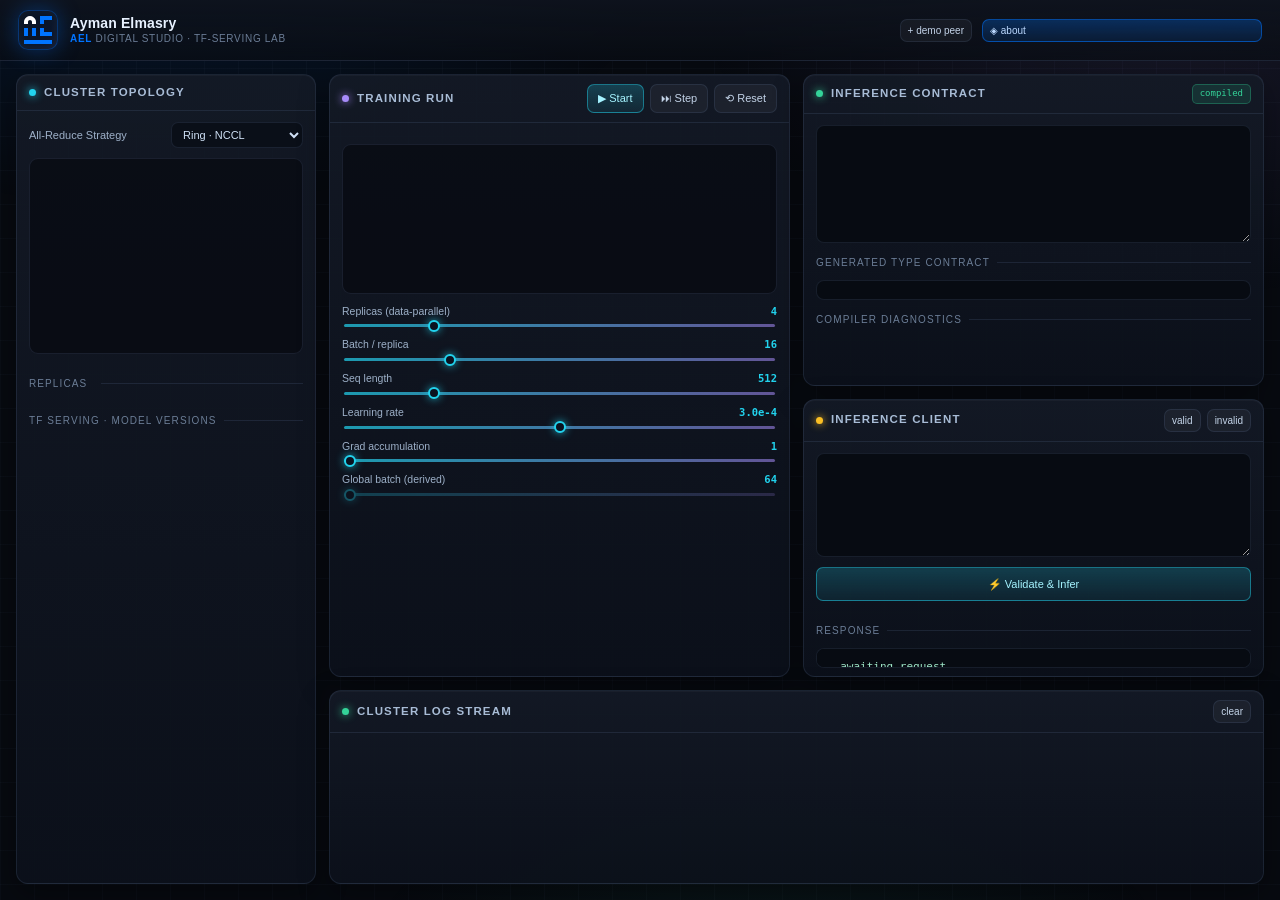
==== commit 78bb488c: "feat: establish TF-Serving Lab architecture with modular ES modules" ====
--- a/index.html
+++ b/index.html
@@ -6,316 +6,12 @@
 <title>Ayman Elmasry · TF-Serving Lab — Distributed DDP Transformer Workbench</title>
 <meta name="description" content="AEL Digital Studio — interactive transformer workbench with distributed data parallelism, real-time collaboration and type-safe inference contracts.">
 <meta name="author" content="Ayman Elmasry">
-<style>
-:root{
-  --bg:#070a10; --bg2:#0c1119;
-  --panel-a:rgba(20,26,38,.92); --panel-b:rgba(12,17,27,.92);
-  --line:rgba(120,150,200,.14); --line-2:rgba(120,150,200,.28);
-  --txt:#c9d6e8; --dim:#6b7d96; --hi:#e8f2ff;
-  --cyan:#22d3ee; --violet:#a78bfa; --green:#34d399; --amber:#fbbf24; --red:#fb7185; --blue:#60a5fa;
-  --brand:#0074FF;
-  --mono:ui-monospace,'SF Mono','JetBrains Mono',Menlo,Consolas,monospace;
-}
-*{box-sizing:border-box}
-html,body{height:100%;margin:0}
-body{
-  background:var(--bg); color:var(--txt); overflow:hidden;
-  font:13px/1.5 -apple-system,BlinkMacSystemFont,'Segoe UI',Roboto,Helvetica,Arial,sans-serif;
-  display:flex; flex-direction:column; -webkit-font-smoothing:antialiased;
-}
-.bg-grid{
-  position:fixed; inset:0; pointer-events:none; z-index:0;
-  background:
-    radial-gradient(900px 500px at 12% -10%, rgba(0,116,255,.13), transparent 60%),
-    radial-gradient(800px 500px at 92% 0%, rgba(167,139,250,.10), transparent 60%),
-    radial-gradient(700px 400px at 60% 110%, rgba(52,211,153,.07), transparent 60%),
-    linear-gradient(rgba(120,150,200,.035) 1px, transparent 1px) 0 0/100% 34px,
-    linear-gradient(90deg, rgba(120,150,200,.035) 1px, transparent 1px) 0 0/34px 100%;
-}
-/* ---------- top bar ---------- */
-.topbar{
-  position:relative; z-index:2; display:flex; align-items:center; gap:16px;
-  padding:10px 18px; border-bottom:1px solid var(--line);
-  background:linear-gradient(180deg, rgba(14,19,29,.95), rgba(9,13,20,.7));
-  backdrop-filter:blur(10px); flex-wrap:wrap;
-}
-.brand{display:flex; align-items:center; gap:12px; min-width:280px; cursor:pointer; user-select:none}
-.brand:hover .logo{box-shadow:0 0 26px rgba(0,116,255,.55), inset 0 0 14px rgba(255,255,255,.12)}
-.logo{
-  width:40px;height:40px;border-radius:10px;display:grid;place-items:center; padding:5px;
-  background:linear-gradient(140deg,#07111f,#0d1830); flex-shrink:0;
-  border:1px solid rgba(0,116,255,.35);
-  box-shadow:0 0 22px rgba(0,116,255,.35), inset 0 0 12px rgba(255,255,255,.06);
-  transition:box-shadow .3s;
-}
-.logo svg{display:block;width:100%;height:100%}
-.brand h1{margin:0;font-size:14px;letter-spacing:.01em;color:var(--hi);font-weight:650;line-height:1.25}
-.brand p{margin:0;font-size:10px;color:var(--dim);letter-spacing:.07em;text-transform:uppercase;line-height:1.35}
-.brand p b{color:var(--brand); font-weight:700}
-.status-strip{display:flex; gap:8px; flex:1; flex-wrap:wrap; justify-content:center}
-.chip{
-  display:flex; align-items:center; gap:7px; padding:5px 10px; border-radius:8px;
-  background:rgba(255,255,255,.03); border:1px solid var(--line); font-family:var(--mono); font-size:11px;
-}
-.chip b{color:var(--hi); font-weight:600}
-.chip .lab{color:var(--dim); font-size:9.5px; text-transform:uppercase; letter-spacing:.09em}
-.presence{display:flex; align-items:center; gap:10px}
-.avatars{display:flex}
-.avatar{
-  width:27px;height:27px;border-radius:50%;display:grid;place-items:center;
-  font-size:10px;font-weight:700;color:#08111c; background:var(--c,#22d3ee);
-  border:2px solid #0a0f18; margin-left:-7px; cursor:default; position:relative;
-  box-shadow:0 0 12px color-mix(in srgb, var(--c) 55%, transparent);
-}
-.avatar:first-child{margin-left:0}
-.avatar.self{outline:2px solid rgba(255,255,255,.35); outline-offset:1px}
-.solo-hint{font-size:10.5px;color:var(--dim);font-family:var(--mono);max-width:170px;line-height:1.3}
-/* ---------- layout ---------- */
-.layout{
-  position:relative; z-index:1; flex:1; min-height:0;
-  display:grid; gap:13px; padding:13px 16px 16px;
-  grid-template-columns:335px minmax(0,1.12fr) minmax(0,1fr);
-  grid-template-rows:minmax(0,1fr) 194px;
-}
-#panel-cluster{grid-area:1/1/3/2}
-#panel-train{grid-area:1/2/2/3}
-#panel-logs{grid-area:2/2/3/4}
-.col-right{grid-area:1/3/2/4; display:flex; flex-direction:column; gap:13px; min-height:0}
-.col-right .panel{flex:1 1 0; min-height:0}
-.col-right .panel:first-child{flex:1.12 1 0}
-/* ---------- panels ---------- */
-.panel{
-  display:flex; flex-direction:column; min-height:0; overflow:hidden; position:relative;
-  background:linear-gradient(180deg,var(--panel-a),var(--panel-b));
-  border:1px solid var(--line); border-radius:12px;
-  box-shadow:0 10px 30px rgba(0,0,0,.35), inset 0 1px 0 rgba(255,255,255,.03);
-  transition:box-shadow .25s, border-color .25s;
-}
-.panel.peer-focus{border-color:var(--line-2)}
-.panel-head{
-  display:flex; align-items:center; gap:9px; padding:9px 12px;
-  border-bottom:1px solid var(--line); flex-shrink:0;
-}
-.panel-head h2{
-  margin:0; font-size:11.5px; letter-spacing:.1em; text-transform:uppercase;
-  color:#a8bcd6; font-weight:650; display:flex; align-items:center; gap:8px; white-space:nowrap;
-}
-.dot{width:7px;height:7px;border-radius:50%;display:inline-block;flex-shrink:0}
-.dot.cyan{background:var(--cyan);box-shadow:0 0 9px var(--cyan)}
-.dot.violet{background:var(--violet);box-shadow:0 0 9px var(--violet)}
-.dot.green{background:var(--green);box-shadow:0 0 9px var(--green)}
-.dot.amber{background:var(--amber);box-shadow:0 0 9px var(--amber)}
-.dot.brand{background:var(--brand);box-shadow:0 0 9px var(--brand)}
-.spacer{flex:1}
-.peer-chips{display:flex; gap:4px; align-items:center; margin-left:auto}
-.peer-chip{
-  width:17px;height:17px;border-radius:50%;display:grid;place-items:center;font-size:8px;font-weight:800;
-  color:#08111c;background:var(--c); box-shadow:0 0 8px color-mix(in srgb,var(--c) 60%,transparent);
-}
-.panel-body{
-  flex:1; min-height:0; overflow:auto; padding:11px 12px;
-  display:flex; flex-direction:column; gap:10px;
-}
-.panel-body::-webkit-scrollbar,pre::-webkit-scrollbar,textarea::-webkit-scrollbar,.log-stream::-webkit-scrollbar{width:9px;height:9px}
-.panel-body::-webkit-scrollbar-thumb,pre::-webkit-scrollbar-thumb,textarea::-webkit-scrollbar-thumb,.log-stream::-webkit-scrollbar-thumb{background:rgba(120,150,200,.18);border-radius:6px}
-.panel-body::-webkit-scrollbar-track,pre::-webkit-scrollbar-track,textarea::-webkit-scrollbar-track,.log-stream::-webkit-scrollbar-track{background:transparent}
-/* ---------- controls ---------- */
-.btn{
-  font:inherit; font-size:11px; padding:5px 10px; border-radius:7px; cursor:pointer;
-  background:rgba(255,255,255,.045); color:#c3d3e8; border:1px solid var(--line);
-  transition:.15s; white-space:nowrap;
-}
-.btn:hover{background:rgba(255,255,255,.09); border-color:var(--line-2); color:#fff}
-.btn:active{transform:translateY(1px)}
-.btn.primary{background:linear-gradient(180deg,rgba(34,211,238,.22),rgba(34,211,238,.09)); border-color:rgba(34,211,238,.45); color:#a5f3ff}
-.btn.primary:hover{background:linear-gradient(180deg,rgba(34,211,238,.34),rgba(34,211,238,.14))}
-.btn.tiny{font-size:10px; padding:3px 7px}
-.btn.wide{width:100%; justify-content:center; padding:8px}
-.btn.brand{background:linear-gradient(180deg,rgba(0,116,255,.28),rgba(0,116,255,.12)); border-color:rgba(0,116,255,.5); color:#bcd9ff}
-.btn.brand:hover{background:linear-gradient(180deg,rgba(0,116,255,.4),rgba(0,116,255,.18))}
-.btn-group{display:flex; gap:6px; align-items:center}
-select,input[type=number]{
-  font:inherit; font-size:11px; background:#0a0f18; color:#cfe0f5;
-  border:1px solid var(--line); border-radius:7px; padding:5px 7px; outline:none;
-}
-select:focus,input:focus{border-color:rgba(34,211,238,.5)}
-.subhead{
-  font-size:10px; letter-spacing:.11em; text-transform:uppercase; color:var(--dim);
-  display:flex; align-items:center; gap:7px; margin-top:2px;
-}
-.subhead::after{content:''; flex:1; height:1px; background:var(--line)}
-.field-row{display:flex; align-items:center; gap:9px; justify-content:space-between}
-.field-row label{font-size:11px; color:#9db0c8}
-.row-between{display:flex; align-items:center; justify-content:space-between; gap:8px}
-/* ---------- canvases ---------- */
-.canvas-wrap{position:relative; width:100%; border-radius:9px; overflow:hidden; background:rgba(5,8,14,.6); border:1px solid var(--line)}
-.canvas-wrap canvas{display:block; width:100%; height:100%}
-.ring-wrap{height:196px; flex-shrink:0}
-.loss-wrap{height:150px; flex-shrink:0}
-/* ---------- metrics ---------- */
-.metrics{display:grid; grid-template-columns:repeat(auto-fit,minmax(84px,1fr)); gap:7px}
-.metric{background:rgba(255,255,255,.028); border:1px solid var(--line); border-radius:8px; padding:6px 8px; min-width:0}
-.metric .k{font-size:9px; letter-spacing:.1em; text-transform:uppercase; color:var(--dim); white-space:nowrap; overflow:hidden; text-overflow:ellipsis}
-.metric .v{font-family:var(--mono); font-size:15px; color:var(--hi); line-height:1.35; white-space:nowrap; overflow:hidden; text-overflow:ellipsis}
-.metric .v.cyan{color:var(--cyan)} .metric .v.violet{color:var(--violet)}
-.metric .v.green{color:var(--green)} .metric .v.amber{color:var(--amber)} .metric .v.red{color:var(--red)}
-/* ---------- sliders ---------- */
-.sliders{display:grid; grid-template-columns:1fr 1fr; gap:8px 14px}
-.slider{display:flex; flex-direction:column; gap:3px}
-.slider .top{display:flex; justify-content:space-between; font-size:10.5px; color:#9db0c8}
-.slider .top b{font-family:var(--mono); color:var(--cyan); font-weight:600}
-input[type=range]{
-  -webkit-appearance:none; appearance:none; height:3px; border-radius:3px; outline:none;
-  background:linear-gradient(90deg, rgba(34,211,238,.7), rgba(167,139,250,.55));
-}
-input[type=range]::-webkit-slider-thumb{
-  -webkit-appearance:none; width:12px;height:12px;border-radius:50%;
-  background:#0b1220; border:2px solid var(--cyan); cursor:pointer;
-  box-shadow:0 0 9px rgba(34,211,238,.75);
-}
-input[type=range]::-moz-range-thumb{width:12px;height:12px;border-radius:50%;background:#0b1220;border:2px solid var(--cyan);cursor:pointer}
-/* ---------- cluster ---------- */
-.kv-grid{display:grid; grid-template-columns:1fr 1fr; gap:6px}
-.kv{display:flex; justify-content:space-between; gap:8px; font-family:var(--mono); font-size:10.5px;
-  background:rgba(255,255,255,.025); border:1px solid var(--line); border-radius:7px; padding:5px 8px}
-.kv span:first-child{color:var(--dim)} .kv span:last-child{color:#d5e6fb}
-.replica-list{display:flex; flex-direction:column; gap:5px}
-.replica{
-  display:grid; grid-template-columns:auto 1fr auto; align-items:center; gap:8px;
-  background:rgba(255,255,255,.025); border:1px solid var(--line); border-radius:7px; padding:5px 8px;
-  font-size:10.5px; font-family:var(--mono); transition:border-color .2s;
-}
-.replica.active{border-color:rgba(34,211,238,.4)}
-.replica .rname{color:#9fb6d2; min-width:44px}
-.replica .bar{height:4px; border-radius:3px; background:rgba(120,150,200,.14); overflow:hidden}
-.replica .bar i{display:block; height:100%; background:linear-gradient(90deg,var(--cyan),var(--violet)); transition:width .12s linear}
-.replica .rloss{color:#c8dcf5; min-width:52px; text-align:right}
-.replica .stag{font-size:9px; padding:1px 5px; border-radius:4px; background:rgba(251,191,36,.13); color:var(--amber); border:1px solid rgba(251,191,36,.3)}
-.versions{display:flex; flex-direction:column; gap:6px}
-.version{display:grid; grid-template-columns:auto 1fr auto; gap:8px; align-items:center; font-family:var(--mono); font-size:10.5px}
-.version .vname{color:#c8dcf5; min-width:78px}
-.version .vbar{height:5px; background:rgba(120,150,200,.14); border-radius:3px; overflow:hidden}
-.version .vbar i{display:block; height:100%; border-radius:3px}
-.version .vpct{color:var(--dim); min-width:32px; text-align:right}
-.tag{font-size:9px; padding:1px 6px; border-radius:5px; letter-spacing:.05em; text-transform:uppercase; font-weight:700}
-.tag.canary{background:rgba(251,191,36,.15); color:var(--amber); border:1px solid rgba(251,191,36,.35)}
-.tag.stable{background:rgba(52,211,153,.13); color:var(--green); border:1px solid rgba(52,211,153,.3)}
-/* ---------- editors ---------- */
-textarea{
-  width:100%; background:#070b12; color:#bcd6f0; border:1px solid var(--line); border-radius:8px;
-  padding:9px 10px; font-family:var(--mono); font-size:11.5px; line-height:1.6; resize:vertical;
-  outline:none; transition:border-color .2s; tab-size:2;
-}
-textarea:focus{border-color:rgba(34,211,238,.45); box-shadow:0 0 0 3px rgba(34,211,238,.07)}
-#contractSrc{min-height:118px}
-#requestSrc{min-height:104px}
-pre.code{
-  margin:0; background:#070b12; border:1px solid var(--line); border-radius:8px; padding:9px 10px;
-  font-family:var(--mono); font-size:11px; line-height:1.6; color:#a8c6e6;
-  white-space:pre-wrap; word-break:break-word; overflow:auto; max-height:190px;
-}
-#responseBox{color:#9fe8c9; max-height:150px}
-.c-kw{color:#c084fc} .c-str{color:#6ee7b7} .c-num{color:#fbbf24} .c-cmt{color:#4b5f78; font-style:italic}
-.badge{
-  font-size:9px; padding:2px 7px; border-radius:5px; font-family:var(--mono);
-  background:rgba(52,211,153,.13); color:var(--green); border:1px solid rgba(52,211,153,.3);
-}
-.badge.err{background:rgba(251,113,133,.13); color:var(--red); border-color:rgba(251,113,133,.35)}
-/* ---------- diagnostics ---------- */
-.diags{display:flex; flex-direction:column; gap:4px; max-height:130px; overflow:auto}
-.diag{
-  display:flex; gap:8px; align-items:flex-start; font-family:var(--mono); font-size:10.5px;
-  padding:5px 8px; border-radius:6px; border:1px solid transparent; line-height:1.45;
-}
-.diag.error{background:rgba(251,113,133,.08); border-color:rgba(251,113,133,.25); color:#ffc4cd}
-.diag.warn{background:rgba(251,191,36,.07); border-color:rgba(251,191,36,.22); color:#ffe1a3}
-.diag.ok{background:rgba(52,211,153,.07); border-color:rgba(52,211,153,.22); color:#a7f3d0}
-.diag .p{color:#7dd3fc; min-width:88px; flex-shrink:0}
-.diag .l{color:var(--dim); min-width:30px; flex-shrink:0}
-/* ---------- logs ---------- */
-.log-stream{
-  flex:1; min-height:0; overflow:auto; padding:8px 12px; font-family:var(--mono); font-size:11px;
-  display:flex; flex-direction:column; gap:2px;
-}
-.log-line{display:flex; gap:9px; line-height:1.5; white-space:nowrap}
-.log-line .t{color:#3d5069; flex-shrink:0}
-.log-line .s{color:#7c8fa8; flex-shrink:0; min-width:62px}
-.log-line .m{color:#a9c1dc; white-space:pre-wrap; word-break:break-word}
-.log-line.info .m{color:#a9c1dc}
-.log-line.ok .m{color:#86efac}
-.log-line.warn .m{color:#fcd34d}
-.log-line.err .m{color:#fda4af}
-.log-line.sys .m{color:#7dd3fc}
-.log-line .who{font-weight:700}
-/* ---------- about modal ---------- */
-.modal{
-  position:fixed; inset:0; z-index:50; display:none;
-  background:rgba(4,7,12,.78); backdrop-filter:blur(7px);
-  align-items:center; justify-content:center; padding:22px;
-}
-.modal.open{display:flex}
-.modal-card{
-  width:min(560px,100%); max-height:86vh; overflow:auto; position:relative;
-  background:linear-gradient(180deg,rgba(18,24,36,.98),rgba(10,14,22,.98));
-  border:1px solid rgba(0,116,255,.28); border-radius:16px; padding:26px 26px 22px;
-  box-shadow:0 30px 80px rgba(0,0,0,.7), 0 0 60px rgba(0,116,255,.12), inset 0 1px 0 rgba(255,255,255,.05);
-  animation:pop .22s ease-out;
-}
-@keyframes pop{from{opacity:0;transform:translateY(12px) scale(.985)}to{opacity:1;transform:none}}
-.modal-card::-webkit-scrollbar{width:9px}
-.modal-card::-webkit-scrollbar-thumb{background:rgba(120,150,200,.2);border-radius:6px}
-.modal-close{
-  position:absolute; top:14px; right:14px; width:28px; height:28px; border-radius:8px;
-  background:rgba(255,255,255,.05); border:1px solid var(--line); color:#9db0c8;
-  cursor:pointer; font-size:15px; line-height:1; display:grid; place-items:center;
-}
-.modal-close:hover{background:rgba(255,255,255,.1); color:#fff}
-.m-head{display:flex; gap:18px; align-items:center; margin-bottom:16px}
-.m-logo{
-  width:74px;height:74px;border-radius:16px;flex-shrink:0;padding:11px;display:grid;place-items:center;
-  background:linear-gradient(140deg,#061020,#0d1830); border:1px solid rgba(0,116,255,.4);
-  box-shadow:0 0 34px rgba(0,116,255,.35), inset 0 0 16px rgba(255,255,255,.05);
-}
-.m-logo svg{display:block;width:100%;height:100%}
-.m-head h2{margin:0 0 5px; font-size:20px; color:#f0f7ff; letter-spacing:-.01em; font-weight:700}
-.m-title{font-size:10.5px; letter-spacing:.06em; text-transform:uppercase; color:var(--brand); font-weight:700; line-height:1.5}
-.m-loc{font-size:11px; color:var(--dim); font-family:var(--mono); margin-top:4px}
-.m-body p{font-size:12.5px; line-height:1.72; color:#a9c1dc; margin:0 0 12px}
-.m-body p:last-of-type{margin-bottom:0}
-.m-divider{height:1px; background:var(--line); margin:18px 0 14px}
-.m-links{display:grid; grid-template-columns:1fr 1fr; gap:9px}
-.m-link{
-  display:flex; align-items:center; gap:9px; padding:9px 11px; border-radius:9px;
-  background:rgba(255,255,255,.03); border:1px solid var(--line); text-decoration:none;
-  color:#c9d6e8; font-size:11.5px; font-family:var(--mono); transition:.16s; min-width:0;
-}
-.m-link:hover{background:rgba(0,116,255,.12); border-color:rgba(0,116,255,.45); color:#e8f2ff; transform:translateY(-1px)}
-.m-link .ic{
-  width:22px;height:22px;border-radius:6px;flex-shrink:0;display:grid;place-items:center;
-  background:rgba(0,116,255,.16); color:#7cb4ff; font-size:11px; font-weight:700;
-}
-.m-link span{overflow:hidden; text-overflow:ellipsis; white-space:nowrap}
-.m-credit{
-  margin-top:16px; padding-top:13px; border-top:1px solid var(--line);
-  display:flex; justify-content:space-between; align-items:center; gap:10px; flex-wrap:wrap;
-  font-size:10px; color:var(--dim); font-family:var(--mono); letter-spacing:.04em;
-}
-.m-credit a{color:#7cb4ff; text-decoration:none}
-.m-credit a:hover{text-decoration:underline}
-@media (max-width:1280px){
-  .layout{grid-template-columns:300px minmax(0,1fr) minmax(0,1fr)}
-  .sliders{grid-template-columns:1fr}
-}
-@media (max-width:1080px){
-  body{overflow:auto}
-  .layout{display:flex; flex-direction:column; height:auto}
-  .panel{min-height:300px}
-  .col-right{flex-direction:column}
-  #panel-logs{min-height:200px}
-  .canvas-wrap{height:180px}
-  .m-links{grid-template-columns:1fr}
-}
-</style>
+<meta name="keywords" content="tensorflow serving, transformer, ddp, distributed training, type safety, ael digital studio">
+<meta property="og:title" content="AEL TF-Serving Lab">
+<meta property="og:description" content="Interactive transformer workbench with distributed data parallelism & type-safe inference contracts.">
+<meta property="og:type" content="website">
+<link rel="preconnect" href="https://fonts.googleapis.com">
+<link rel="stylesheet" href="src/ui/styles.css">
 </head>
 <body>
 <div class="bg-grid"></div>
@@ -364,7 +60,6 @@
 
 <main class="layout">
 
-  <!-- ============ CLUSTER ============ -->
   <section class="panel" id="panel-cluster" data-panel="cluster">
     <div class="panel-head">
       <h2><span class="dot cyan"></span>Cluster Topology</h2>
@@ -388,7 +83,6 @@
     </div>
   </section>
 
-  <!-- ============ TRAINING ============ -->
   <section class="panel" id="panel-train" data-panel="train">
     <div class="panel-head">
       <h2><span class="dot violet"></span>Training Run</h2>
@@ -432,7 +126,6 @@
     </div>
   </section>
 
-  <!-- ============ RIGHT COLUMN ============ -->
   <div class="col-right">
 
     <section class="panel" id="panel-contract" data-panel="contract">
@@ -463,7 +156,7 @@
       </div>
       <div class="panel-body">
         <textarea id="requestSrc" spellcheck="false"></textarea>
-        <button class="btn primary wide" id="btnInfer">⚡ Validate &amp; Infer</button>
+        <button class="btn primary wide" id="btnInfer">⚡ Validate & Infer</button>
         <div class="diags" id="requestDiags"></div>
         <div class="subhead">Response</div>
         <pre class="code" id="responseBox">— awaiting request —</pre>
@@ -472,7 +165,6 @@
 
   </div>
 
-  <!-- ============ LOGS ============ -->
   <section class="panel" id="panel-logs" data-panel="logs">
     <div class="panel-head">
       <h2><span class="dot green"></span>Cluster Log Stream</h2>
@@ -485,7 +177,6 @@
 
 </main>
 
-<!-- ============ ABOUT MODAL ============ -->
 <div class="modal" id="aboutModal" role="dialog" aria-modal="true" aria-label="About Ayman Elmasry">
   <div class="modal-card">
     <button class="modal-close" id="aboutClose" aria-label="Close">✕</button>
@@ -552,1085 +243,6 @@
   </div>
 </div>
 
-<script>
-"use strict";
-/* =========================================================================
-   0 · UTILITIES
-   ========================================================================= */
-const $  = (s, r = document) => r.querySelector(s);
-const $$ = (s, r = document) => Array.from(r.querySelectorAll(s));
-const clamp = (v, a, b) => Math.min(b, Math.max(a, v));
-const rnd = (a, b) => a + Math.random() * (b - a);
-const pick = a => a[Math.floor(Math.random() * a.length)];
-const esc = s => String(s).replace(/&/g, "&amp;").replace(/</g, "&lt;").replace(/>/g, "&gt;");
-
-function fmtN(n, d = 1) {
-  if (!isFinite(n) || isNaN(n)) return "—";
-  const a = Math.abs(n);
-  if (a >= 1e9) return (n / 1e9).toFixed(2) + "B";
-  if (a >= 1e6) return (n / 1e6).toFixed(d) + "M";
-  if (a >= 1e3) return (n / 1e3).toFixed(d) + "K";
-  return a < 10 ? n.toFixed(2) : n.toFixed(0);
-}
-function fmtMs(ms) {
-  if (ms < 1) return ms.toFixed(2) + "ms";
-  if (ms < 1000) return ms.toFixed(1) + "ms";
-  return (ms / 1000).toFixed(2) + "s";
-}
-
-/* =========================================================================
-   1 · IDENTITY + REAL-TIME COLLABORATION (BroadcastChannel)
-   ========================================================================= */
-const NAMES  = ["ada", "linus", "grace", "karpathy", "yann", "fei", "jeff", "ilya", "noor", "ravi", "mei", "tomas"];
-const COLORS = ["#22d3ee", "#a78bfa", "#34d399", "#fbbf24", "#fb7185", "#60a5fa", "#f472b6", "#4ade80"];
-
-const ME = {
-  id: (sessionStorage.getItem("tfs-id") || Math.random().toString(36).slice(2, 9)),
-  name: (sessionStorage.getItem("tfs-name") || pick(NAMES) + "-" + Math.floor(Math.random() * 90 + 10)),
-  color: (sessionStorage.getItem("tfs-color") || pick(COLORS)),
-  focus: null,
-  self: true
-};
-sessionStorage.setItem("tfs-id", ME.id);
-sessionStorage.setItem("tfs-name", ME.name);
-sessionStorage.setItem("tfs-color", ME.color);
-
-const peers = new Map();
-let chan = null;
-try {
-  if ("BroadcastChannel" in window) {
-    chan = new BroadcastChannel("tfs-lab");
-    chan.onmessage = e => handleMessage(e.data);
-  }
-} catch (_) { chan = null; }
-
-function post(msg) {
-  if (!chan) return;
-  try { chan.postMessage(Object.assign({ from: ME.id, name: ME.name, color: ME.color, t: Date.now() }, msg)); }
-  catch (_) {}
-}
-
-function handleMessage(m) {
-  if (!m || m.from === ME.id) return;
-  if (m.type === "bye") { peers.delete(m.from); renderPresence(); return; }
-  if (m.type === "presence" || m.type === "hello") {
-    const existing = peers.get(m.from);
-    peers.set(m.from, {
-      id: m.from, name: m.name, color: m.color, focus: m.focus || null,
-      activity: m.activity || "idle", lastSeen: Date.now(), demo: false
-    });
-    if (!existing && m.type === "hello") {
-      log("sys", `peer ${m.name} joined the session`, "collab");
-      post({ type: "presence", focus: ME.focus, activity: currentActivity() });
-    }
-    renderPresence();
-    return;
-  }
-  if (m.type === "state") { applyRemotePatch(m.patch, m.name, m.color); return; }
-  if (m.type === "log") { log(m.level || "info", m.msg, m.src || "peer", m.name, m.color); return; }
-  if (m.type === "contract") {
-    if (S.contractSrc !== m.src) {
-      S.contractSrc = m.src;
-      $("#contractSrc").value = m.src;
-      recompileContract();
-      log("sys", `${m.name} edited the inference contract`, "collab", m.name, m.color);
-    }
-  }
-}
-
-function currentActivity() {
-  if (S.running) return "training";
-  if (ME.focus === "contract") return "editing contract";
-  if (ME.focus === "infer") return "testing inference";
-  if (ME.focus === "train") return "tuning hyperparams";
-  return "observing";
-}
-
-setInterval(() => {
-  post({ type: "presence", focus: ME.focus, activity: currentActivity() });
-  const now = Date.now();
-  let dirty = false;
-  for (const [id, p] of peers) {
-    if (!p.demo && now - p.lastSeen > 5200) { peers.delete(id); dirty = true; }
-  }
-  if (dirty) renderPresence();
-}, 1600);
-
-window.addEventListener("beforeunload", () => post({ type: "bye" }));
-
-/* ---- demo peer simulation ---- */
-const DEMO_ACTIONS = [
-  () => { S.lr = clamp(S.lr * rnd(0.6, 1.5), 1e-5, 3e-3); syncSlidersFromState(); recompileTiming(); return `swept learning rate → ${S.lr.toExponential(1)}`; },
-  () => { S.batch = clamp(Math.round(S.batch * rnd(0.5, 1.8)), 1, 64); syncSlidersFromState(); recompileTiming(); return `resized micro-batch → ${S.batch}`; },
-  () => { S.replicas = clamp(S.replicas + pick([-1, 1, 1, 2]), 1, 16); syncSlidersFromState(); recompileTiming(); return `rescaled replica group → ${S.replicas} ranks`; },
-  () => `profiled step ${S.step}: ${S.lastStepMs.toFixed(1)}ms (comm ${S.lastCommMs.toFixed(1)}ms)`,
-  () => `checked contract checksum · ${contract.fields.length} fields verified`,
-  () => pick(["warming KV-cache shard 3", "rotating TF Serving model version v3-canary", "validated gradient bucket alignment", "prefetching eval batch 118"])
-];
-
-function spawnDemoPeer() {
-  const id = "demo-" + Math.random().toString(36).slice(2, 7);
-  const p = {
-    id, name: pick(NAMES) + "-" + Math.floor(Math.random() * 90 + 10),
-    color: pick(COLORS), focus: null, activity: "idle",
-    lastSeen: Date.now(), demo: true
-  };
-  peers.set(id, p);
-  log("sys", `demo collaborator ${p.name} joined`, "collab", p.name, p.color);
-  renderPresence();
-
-  const tick = () => {
-    if (!peers.has(id)) return;
-    p.focus = pick(["train", "contract", "infer", null, "cluster"]);
-    p.lastSeen = Date.now();
-    if (Math.random() < 0.45) {
-      log("info", pick(DEMO_ACTIONS)(), "collab", p.name, p.color);
-    }
-    renderPresence();
-    setTimeout(tick, rnd(2600, 6200));
-  };
-  setTimeout(tick, 1200);
-}
-
-/* =========================================================================
-   2 · STATE
-   ========================================================================= */
-const DEFAULT_CONTRACT = `contract GenerationRequest {
-  // required prompt string, 1..512 characters
-  prompt: string @min(1) @max(512)
-  max_tokens: int = 128 @range(1,1024)
-  temperature: float = 0.7 @range(0.0,2.0)
-  top_k: int? @range(1,100)
-  top_p: float? @range(0.0,1.0)
-  stream: bool = false
-  stop: string[]? @maxItems(4)
-}`;
-
-const DEFAULT_REQUEST = `{
-  "prompt": "Explain tensor parallelism in one paragraph.",
-  "max_tokens": 256,
-  "temperature": 0.9,
-  "top_k": 40,
-  "stream": true,
-  "stop": ["\\n\\n", "###"]
-}`;
-
-const BAD_REQUEST = `{
-  "prompt": "",
-  "max_tokens": 9000,
-  "temperature": "hot",
-  "top_k": 250,
-  "stream": true,
-  "stop": ["a", "b", "c", "d", "e", "f"],
-  "top_p": 3.4
-}`;
-
-const S = {
-  running: false,
-  step: 0,
-  maxSteps: 6000,
-  phase: "idle",
-  phaseP: 0,
-  phaseT: 0,
-
-  replicas: 4,
-  batch: 16,
-  seq: 512,
-  lr: 3e-4,
-  accum: 1,
-  strategy: "ring",
-
-  loss: 9.9, smoothLoss: 9.9, gradNorm: 1.0,
-  history: [],
-  tps: 0,
-  lastStepMs: 52, lastComputeMs: 47, lastCommMs: 5,
-
-  contractSrc: DEFAULT_CONTRACT,
-  requestSrc: DEFAULT_REQUEST,
-  replicaStats: []
-};
-
-let contract = { name: "Contract", fields: [], diags: [] };
-
-const MODEL = { vocab: 50257, hidden: 768, layers: 12, heads: 12, maxSeq: 1024 };
-function paramCount(m) {
-  const emb = m.vocab * m.hidden + m.maxSeq * m.hidden;
-  const perLayer = 12 * m.hidden * m.hidden + 13 * m.hidden;
-  return emb + m.layers * perLayer + 2 * m.hidden;
-}
-const PARAMS = paramCount(MODEL);
-
-/* =========================================================================
-   3 · LOGGING
-   ========================================================================= */
-const logStream = $("#logStream");
-let logCount = 0;
-function log(level, msg, src = "rank0", who = null, color = null) {
-  const el = document.createElement("div");
-  el.className = "log-line " + level;
-  const t = new Date().toTimeString().slice(0, 8);
-  const whoHtml = who ? `<span class="who" style="color:${color || "#7dd3fc"}">${esc(who)}</span> ` : "";
-  el.innerHTML = `<span class="t">${t}</span><span class="s">[${esc(src)}]</span><span class="m">${whoHtml}${esc(msg)}</span>`;
-  logStream.appendChild(el);
-  if (++logCount > 260) { logStream.removeChild(logStream.firstChild); logCount--; }
-  logStream.scrollTop = logStream.scrollHeight;
-}
-function clearLogs() { logStream.innerHTML = ""; logCount = 0; }
-
-/* =========================================================================
-   4 · CONTRACT COMPILER
-   ========================================================================= */
-const KNOWN_TYPES = ["string", "int", "float", "bool", "any", "json"];
-
-function parseContract(src) {
-  const diags = [];
-  const fields = [];
-  let name = "Contract";
-  let depth = 0;
-  const lines = src.split("\n");
-
-  for (let i = 0; i < lines.length; i++) {
-    const line = lines[i].replace(/\/\/.*$/, "").trim();
-    if (!line) continue;
-
-    if (depth === 0) {
-      const m = line.match(/^contract\s+([A-Za-z_]\w*)\s*\{$/);
-      if (!m) { diags.push({ line: i + 1, sev: "error", msg: "expected `contract <Name> {`" }); continue; }
-      name = m[1]; depth = 1; continue;
-    }
-    if (line === "}") { depth = 0; continue; }
-    const f = parseField(line, i + 1, diags);
-    if (f) fields.push(f);
-  }
-  if (depth !== 0) diags.push({ line: lines.length, sev: "error", msg: "unclosed contract block — missing `}`" });
-  if (!fields.length && !diags.length) diags.push({ line: 1, sev: "error", msg: "contract declares no fields" });
-  return { name, fields, diags };
-}
-
-function parseField(line, ln, diags) {
-  const m = line.match(/^([A-Za-z_]\w*)\s*:\s*([A-Za-z_]\w*)\s*(\[\])?\s*(\?)?\s*(.*)$/);
-  if (!m) { diags.push({ line: ln, sev: "error", msg: `cannot parse field: "${line}"` }); return null; }
-  const [, fname, base, arr, opt, rest] = m;
-  if (!KNOWN_TYPES.includes(base)) diags.push({ line: ln, sev: "error", msg: `unknown type "${base}" (expected ${KNOWN_TYPES.join(" | ")})` });
-
-  const field = { name: fname, type: base, array: !!arr, optional: !!opt, decos: [], def: undefined, line: ln };
-  let decoPart = rest;
-  const eq = rest.indexOf("=");
-  if (eq >= 0) {
-    decoPart = rest.slice(0, eq);
-    const raw = rest.slice(eq + 1).trim();
-    try { field.def = JSON.parse(raw); }
-    catch (_) {
-      if (/^-?\d+(\.\d+)?$/.test(raw)) field.def = parseFloat(raw);
-      else if (raw === "true" || raw === "false") field.def = raw === "true";
-      else if (/^".*"$/.test(raw)) field.def = raw.slice(1, -1);
-      else diags.push({ line: ln, sev: "error", msg: `invalid default value "${raw}" for ${fname}` });
-    }
-  }
-  const re = /@(\w+)(?:\(([^)]*)\))?/g;
-  let dm;
-  while ((dm = re.exec(decoPart))) {
-    const args = dm[2] ? dm[2].split(",").map(s => s.trim()).filter(Boolean) : [];
-    field.decos.push({ name: dm[1], args });
-  }
-  return field;
-}
-
-function tsType(t) {
-  return { string: "string", int: "number", float: "number", bool: "boolean", any: "unknown", json: "unknown" }[t] || "unknown";
-}
-function compileTs(c) {
-  const out = [`// compiled · ${c.name}`, `// runtime-validated at the TF Serving boundary`, `export interface ${c.name} {`];
-  for (const f of c.fields) {
-    const t = f.array ? tsType(f.type) + "[]" : tsType(f.type);
-    const opt = (f.optional || f.def !== undefined) ? "?" : "";
-    const notes = [];
-    if (f.def !== undefined) notes.push("default " + JSON.stringify(f.def));
-    for (const d of f.decos) notes.push("@" + d.name + (d.args.length ? "(" + d.args.join(", ") + ")" : ""));
-    const left = `  ${f.name}${opt}: ${t};`;
-    out.push(left.padEnd(32) + "// " + (notes.join(" · ") || "required"));
-  }
-  out.push("}");
-  return out.join("\n");
-}
-function highlightTs(src) {
-  return esc(src).replace(
-    /(\/\/[^\n]*)|(\b(?:export|interface|string|number|boolean|unknown)\b)|("(?:[^"\\]|\\.)*")|(\b\d+(?:\.\d+)?\b)/g,
-    (m, cmt, kw, str, num) => {
-      if (cmt) return `<span class="c-cmt">${cmt}</span>`;
-      if (kw) return `<span class="c-kw">${kw}</span>`;
-      if (str) return `<span class="c-str">${str}</span>`;
-      if (num) return `<span class="c-num">${num}</span>`;
-      return m;
-    }
-  );
-}
-
-function validateBody(body, c) {
-  const out = [];
-  if (typeof body !== "object" || body === null || Array.isArray(body)) {
-    out.push({ path: "$", sev: "error", msg: "request body must be a JSON object" });
-    return out;
-  }
-  const known = new Set(c.fields.map(f => f.name));
-  for (const k of Object.keys(body)) {
-    if (!known.has(k)) out.push({ path: "$." + k, sev: "warn", msg: `unknown field "${k}" is not part of ${c.name}` });
-  }
-  for (const f of c.fields) {
-    const p = "$." + f.name;
-    const v = body[f.name];
-
-    if (v === undefined || v === null) {
-      if (!f.optional && f.def === undefined) out.push({ path: p, sev: "error", msg: `missing required field "${f.name}"` });
-      continue;
-    }
-
-    if (f.array) {
-      if (!Array.isArray(v)) { out.push({ path: p, sev: "error", msg: `expected ${f.type}[], received ${jsType(v)}` }); continue; }
-      v.forEach((item, i) => {
-        if (!typeOk(item, f.type)) out.push({ path: `${p}[${i}]`, sev: "error", msg: `expected ${f.type}, received ${jsType(item)}` });
-      });
-    } else if (!typeOk(v, f.type)) {
-      out.push({ path: p, sev: "error", msg: `expected ${f.type}, received ${jsType(v)}` });
-      continue;
-    }
-
-    for (const d of f.decos) {
-      const args = d.args.map(a => (isNaN(parseFloat(a)) ? a.replace(/^["']|["']$/g, "") : parseFloat(a)));
-      const a0 = args[0], a1 = args[1];
-      switch (d.name) {
-        case "min":
-          if (typeof v === "string" && v.length < a0) out.push({ path: p, sev: "error", msg: `length ${v.length} < min ${a0}` });
-          else if (typeof v === "number" && v < a0) out.push({ path: p, sev: "error", msg: `value ${v} < min ${a0}` });
-          break;
-        case "max":
-          if (typeof v === "string" && v.length > a0) out.push({ path: p, sev: "error", msg: `length ${v.length} > max ${a0}` });
-          else if (typeof v === "number" && v > a0) out.push({ path: p, sev: "error", msg: `value ${v} > max ${a0}` });
-          break;
-        case "range":
-          if (typeof v === "number" && (v < a0 || v > a1))
-            out.push({ path: p, sev: "error", msg: `value ${v} outside range [${a0}, ${a1}]` });
-          break;
-        case "maxItems":
-          if (Array.isArray(v) && v.length > a0)
-            out.push({ path: p, sev: "error", msg: `array length ${v.length} > maxItems ${a0}` });
-          break;
-        case "pattern":
-          try { if (typeof v === "string" && !new RegExp(a0).test(v)) out.push({ path: p, sev: "error", msg: `"${v}" does not match /${a0}/` }); }
-          catch (_) { out.push({ path: p, sev: "warn", msg: `invalid @pattern regex "${a0}"` }); }
-          break;
-        case "enum":
-          if (!args.includes(v)) out.push({ path: p, sev: "error", msg: `value must be one of [${args.join(", ")}]` });
-          break;
-        default:
-          out.push({ path: p, sev: "warn", msg: `unknown decorator @${d.name} ignored` });
-      }
-    }
-  }
-  return out;
-}
-function jsType(v) {
-  if (Array.isArray(v)) return "array";
-  if (v === null) return "null";
-  return typeof v;
-}
-function typeOk(v, t) {
-  switch (t) {
-    case "string": return typeof v === "string";
-    case "int":    return typeof v === "number" && Number.isInteger(v);
-    case "float":  return typeof v === "number" && isFinite(v);
-    case "bool":   return typeof v === "boolean";
-    case "any":
-    case "json":   return true;
-    default:       return false;
-  }
-}
-
-/* =========================================================================
-   5 · DIAGNOSTIC RENDERING
-   ========================================================================= */
-function renderDiags(container, diags, okMsg) {
-  if (!diags.length) {
-    container.innerHTML = `<div class="diag ok"><span class="p">✓</span><span>${esc(okMsg)}</span></div>`;
-    return;
-  }
-  container.innerHTML = diags.map(d => `
-    <div class="diag ${d.sev}">
-      <span class="l">${d.line ? "L" + d.line : "•"}</span>
-      <span class="p">${esc(d.path || d.sev)}</span>
-      <span>${esc(d.msg)}</span>
-    </div>`).join("");
-}
-
-function recompileContract() {
-  contract = parseContract(S.contractSrc);
-  $("#compiledTs").innerHTML = highlightTs(compileTs(contract));
-
-  const badge = $("#contractBadge");
-  if (contract.diags.length) {
-    badge.textContent = contract.diags.length + " error" + (contract.diags.length > 1 ? "s" : "");
-    badge.classList.add("err");
-  } else {
-    badge.textContent = "compiled · " + contract.fields.length + " fields";
-    badge.classList.remove("err");
-  }
-  renderDiags($("#contractDiags"), contract.diags, `type contract "${contract.name}" compiled — ${contract.fields.length} field(s), 0 errors`);
-}
-
-/* =========================================================================
-   6 · INFERENCE
-   ========================================================================= */
-const CANNED_TEXT =
-  "Tensor parallelism splits each weight matrix across the accelerator mesh, so every rank computes a " +
-  "partial matmul and the shards are reconciled with an all-reduce before the next layer. Data parallelism " +
-  "instead replicates the whole model and partitions the global batch; gradients are averaged with a ring " +
-  "all-reduce whose cost is 2(N-1)/N times the gradient size, which is why overlap with the backward pass " +
-  "and gradient bucketing dominate scaling efficiency beyond eight replicas.";
-
-function runInference() {
-  let body;
-  try { body = JSON.parse(S.requestSrc); }
-  catch (e) {
-    renderDiags($("#requestDiags"), [{ path: "$", sev: "error", msg: "malformed JSON — " + e.message }], "");
-    $("#responseBox").textContent = "— rejected before reaching the model server —";
-    log("err", "inference rejected: malformed JSON payload", "client");
-    return;
-  }
-
-  const diags = validateBody(body, contract);
-  const errors = diags.filter(d => d.sev === "error");
-  renderDiags($("#requestDiags"), diags, `payload satisfies ${contract.name} — forwarded to TF Serving`);
-
-  if (errors.length) {
-    $("#responseBox").textContent = "— 400 Bad Request · contract violation —\n" +
-      errors.map(e => `${e.path}: ${e.msg}`).join("\n");
-    log("err", `inference rejected: ${errors.length} contract violation(s)`, "client");
-    post({ type: "log", level: "warn", msg: `contract violation (${errors.length}) on inference request`, src: "client" });
-    return;
-  }
-
-  const req = {};
-  for (const f of contract.fields) {
-    req[f.name] = (body[f.name] !== undefined && body[f.name] !== null) ? body[f.name] : f.def;
-  }
-
-  const promptTokens = Math.max(1, Math.round((req.prompt || "").length / 4));
-  const maxTok = req.max_tokens || 128;
-  const queue = rnd(1.2, 6.5) * (S.running ? 2.4 : 1);
-  const prefill = 6 + promptTokens * 0.34 * (req.stream ? 1 : 1.15);
-  const decode = maxTok * rnd(0.72, 1.05) * (1 + (S.replicas > 8 ? 0.18 : 0));
-  const total = queue + prefill + decode;
-
-  const resp = {
-    model: "ael/transformer-lm",
-    version: S.running ? "v3-canary" : "v2",
-    contract: contract.name + " ✓ validated",
-    generated_text: CANNED_TEXT.slice(0, Math.max(80, Math.min(CANNED_TEXT.length, maxTok * 2))),
-    usage: { prompt_tokens: promptTokens, completion_tokens: maxTok },
-    timings_ms: {
-      queue: +queue.toFixed(2),
-      prefill: +prefill.toFixed(2),
-      decode: +decode.toFixed(2),
-      total: +total.toFixed(2)
-    },
-    sampling: { temperature: req.temperature, top_k: req.top_k ?? null, top_p: req.top_p ?? null }
-  };
-
-  $("#responseBox").textContent = JSON.stringify(resp, null, 2);
-  log("ok", `200 OK · ${maxTok} tokens in ${total.toFixed(1)}ms (${(maxTok / (decode / 1000)).toFixed(1)} tok/s)`, "serving");
-  post({ type: "log", level: "info", msg: `ran inference on ${contract.name} · ${total.toFixed(1)}ms`, src: "serving" });
-}
-
-/* =========================================================================
-   7 · SIMULATION ENGINE
-   ========================================================================= */
-function recompileTiming() {
-  const N = S.replicas;
-  const tokensPerReplica = S.batch * S.seq / S.accum;
-
-  const flops = 6 * PARAMS * tokensPerReplica;
-  const computeMs = (flops / (312e12)) * 1000 * 2.6;
-
-  const gradBytes = PARAMS * 2 * 1.02;
-  const bw = 90e9;
-  const factor = S.strategy === "ring" ? 2 * (N - 1) / N
-               : S.strategy === "tree" ? Math.max(0.25, Math.log2(Math.max(2, N)) / N * 2.2)
-               : (N - 1) / N * 1.35;
-  const commMs = N > 1 ? (gradBytes * factor) / bw * 1000 : 0;
-
-  S.lastComputeMs = computeMs;
-  S.lastCommMs = commMs;
-  S.lastStepMs = computeMs + commMs + 2.4;
-
-  const globalBatch = S.batch * N * S.accum;
-  S.tps = (globalBatch * S.seq) / (S.lastStepMs / 1000);
-}
-
-function advance(dt) {
-  S.phaseT += dt;
-  if (S.phaseT >= S.lastStepMs) {
-    S.phaseT = S.phaseT % S.lastStepMs;
-    completeStep();
-  }
-  const p = S.phaseT / S.lastStepMs;
-  S.phaseP = p;
-  S.phase = p < 0.55 ? "compute" : p < 0.86 ? "allreduce" : "update";
-}
-
-let stepCounter = 0;
-function completeStep() {
-  S.step++;
-  stepCounter++;
-
-  const lrFactor = S.lr / 3e-4;
-  const decay = 900 / Math.pow(lrFactor, 0.85);
-  let base = 1.42 + 8.6 * Math.exp(-S.step / decay);
-
-  if (lrFactor > 3.6) base += (lrFactor - 3.6) * 0.55 * (1 + Math.sin(S.step / 7));
-
-  const noiseAmp = 0.055 * Math.sqrt(lrFactor);
-  const loss = Math.max(0.4, base + rnd(-noiseAmp, noiseAmp));
-  S.loss = loss;
-  S.smoothLoss = S.smoothLoss * 0.85 + loss * 0.15;
-  S.gradNorm = Math.max(0.05, 1.15 * Math.exp(-S.step / 1400) + rnd(-0.08, 0.08));
-
-  S.history.push({ step: S.step, loss });
-  if (S.history.length > 320) S.history.shift();
-
-  const N = S.replicas;
-  S.replicaStats = [];
-  for (let i = 0; i < N; i++) {
-    const straggler = i === N - 1 && N > 2 && (S.step % 17 < 4);
-    S.replicaStats.push({
-      rank: i,
-      loss: loss + rnd(-0.045, 0.045) + (straggler ? 0.09 : 0),
-      gradNorm: S.gradNorm * rnd(0.9, 1.1),
-      util: clamp(rnd(88, 99) - (straggler ? 22 : 0), 40, 99.5),
-      straggler
-    });
-  }
-
-  if (stepCounter % 20 === 0) {
-    log("info",
-      `step ${S.step} · loss ${loss.toFixed(4)} · gn ${S.gradNorm.toFixed(3)} · ${fmtMs(S.lastStepMs)}/step · ${fmtN(S.tps)} tok/s`,
-      "ddp");
-  }
-  if (lrFactor > 3.6 && S.step % 25 === 0) {
-    log("warn", `loss instability detected — LR ${S.lr.toExponential(1)} exceeds stable band for this model`, "optimizer");
-  }
-  if (S.step % 250 === 0 && S.step > 0) {
-    log("sys", `checkpoint written to gs://ael/ckpt/step-${S.step} (${fmtN(PARAMS)} params)`, "ckpt");
-  }
-  if (S.step >= S.maxSteps) {
-    S.running = false;
-    $("#btnPlay").textContent = "▶ Start";
-    log("ok", `run complete at step ${S.step} · final loss ${S.smoothLoss.toFixed(4)}`, "ddp");
-  }
-}
-
-/* =========================================================================
-   8 · CANVAS RENDERING
-   ========================================================================= */
-function fitCanvas(cv) {
-  const r = cv.getBoundingClientRect();
-  const dpr = Math.min(2, window.devicePixelRatio || 1);
-  const w = Math.max(1, Math.round(r.width)), h = Math.max(1, Math.round(r.height));
-  if (cv.width !== w * dpr || cv.height !== h * dpr) {
-    cv.width = w * dpr; cv.height = h * dpr;
-  }
-  const ctx = cv.getContext("2d");
-  ctx.setTransform(dpr, 0, 0, dpr, 0, 0);
-  return { ctx, w, h };
-}
-
-const ringCv = $("#ringCanvas");
-const lossCv = $("#lossCanvas");
-
-function drawRing() {
-  const { ctx, w, h } = fitCanvas(ringCv);
-  ctx.clearRect(0, 0, w, h);
-
-  const N = S.replicas;
-  const cx = w / 2, cy = h / 2;
-  const R = Math.min(w, h) * 0.32;
-
-  const coreR = Math.max(14, R * 0.34);
-  const grad = ctx.createRadialGradient(cx, cy, 2, cx, cy, coreR);
-  const active = S.phase === "allreduce";
-  grad.addColorStop(0, active ? "rgba(167,139,250,.42)" : "rgba(0,116,255,.22)");
-  grad.addColorStop(1, "rgba(10,15,25,0)");
-  ctx.fillStyle = grad;
-  ctx.beginPath(); ctx.arc(cx, cy, coreR, 0, Math.PI * 2); ctx.fill();
-  ctx.fillStyle = "rgba(160,190,220,.55)";
-  ctx.font = "600 9px ui-monospace, monospace";
-  ctx.textAlign = "center";
-  ctx.fillText(S.strategy === "flat" ? "PS" : "NCCL", cx, cy + 3);
-
-  const nodes = [];
-  for (let i = 0; i < N; i++) {
-    const a = -Math.PI / 2 + i * 2 * Math.PI / N;
-    nodes.push({ x: cx + Math.cos(a) * R, y: cy + Math.sin(a) * R, a });
-  }
-  ctx.lineWidth = 1.4;
-  for (let i = 0; i < N; i++) {
-    const a = nodes[i], b = nodes[(i + 1) % N];
-    const g = ctx.createLinearGradient(a.x, a.y, b.x, b.y);
-    const hot = active ? 0.65 : 0.18;
-    g.addColorStop(0, `rgba(0,116,255,${hot})`);
-    g.addColorStop(1, `rgba(167,139,250,${hot})`);
-    ctx.strokeStyle = g;
-    ctx.beginPath();
-    ctx.moveTo(a.x, a.y);
-    ctx.quadraticCurveTo(cx, cy, b.x, b.y);
-    ctx.stroke();
-  }
-
-  if (active && N > 1) {
-    const p = (S.phaseP - 0.55) / 0.31;
-    const gather = p > 0.5;
-    const u = (gather ? (p - 0.5) * 2 : p * 2);
-    for (let i = 0; i < N; i++) {
-      const t = (i / N + u) % 1;
-      const seg = t * N;
-      const idx = Math.floor(seg) % N;
-      const local = seg - Math.floor(seg);
-      const a = nodes[idx], b = nodes[(idx + 1) % N];
-      const mx = (a.x + b.x) / 2 * 0.35 + cx * 0.65;
-      const my = (a.y + b.y) / 2 * 0.35 + cy * 0.65;
-      const x = (1 - local) * (1 - local) * a.x + 2 * (1 - local) * local * mx + local * local * b.x;
-      const y = (1 - local) * (1 - local) * a.y + 2 * (1 - local) * local * my + local * local * b.y;
-      ctx.beginPath();
-      ctx.arc(x, y, 3.1, 0, Math.PI * 2);
-      ctx.fillStyle = gather ? "#a78bfa" : "#0074FF";
-      ctx.shadowColor = gather ? "#a78bfa" : "#0074FF";
-      ctx.shadowBlur = 10;
-      ctx.fill();
-      ctx.shadowBlur = 0;
-    }
-  }
-
-  for (let i = 0; i < N; i++) {
-    const n = nodes[i];
-    const stat = S.replicaStats[i];
-    const pulse = S.phase === "compute" ? 0.5 + 0.5 * Math.sin(Date.now() / 180 + i) : 0.25;
-    const busy = S.running || S.phase !== "idle";
-
-    ctx.beginPath(); ctx.arc(n.x, n.y, 11, 0, Math.PI * 2);
-    ctx.fillStyle = "rgba(8,13,22,.95)"; ctx.fill();
-    ctx.lineWidth = 2;
-    ctx.strokeStyle = stat && stat.straggler ? "#fbbf24"
-      : busy ? `rgba(0,116,255,${0.55 + pulse * 0.45})` : "rgba(120,150,200,.35)";
-    ctx.stroke();
-
-    if (busy) {
-      ctx.beginPath(); ctx.arc(n.x, n.y, 15 + pulse * 3, 0, Math.PI * 2);
-      ctx.strokeStyle = `rgba(0,116,255,${0.16 * (1 - pulse)})`;
-      ctx.lineWidth = 1.5; ctx.stroke();
-    }
-
-    ctx.fillStyle = "rgba(200,225,250,.92)";
-    ctx.font = "700 9px ui-monospace, monospace";
-    ctx.fillText("r" + i, n.x, n.y + 3);
-  }
-
-  const labels = { idle: "idle", compute: "forward + backward", allreduce: "all-reduce (gradients)", update: "optimizer step" };
-  ctx.textAlign = "left";
-  ctx.font = "600 9.5px ui-monospace, monospace";
-  ctx.fillStyle = "rgba(140,170,205,.75)";
-  ctx.fillText((labels[S.phase] || "").toUpperCase(), 9, h - 8);
-  ctx.textAlign = "right";
-  ctx.fillStyle = "rgba(0,116,255,.85)";
-  ctx.fillText(`${N} × DDP`, w - 9, h - 8);
-}
-
-function drawLoss() {
-  const { ctx, w, h } = fitCanvas(lossCv);
-  ctx.clearRect(0, 0, w, h);
-
-  const pad = { l: 38, r: 10, t: 12, b: 20 };
-  const W = w - pad.l - pad.r, H = h - pad.t - pad.b;
-  if (W <= 0 || H <= 0) return;
-
-  const data = S.history;
-  if (data.length < 2) {
-    ctx.fillStyle = "rgba(107,125,150,.6)";
-    ctx.font = "11px ui-monospace, monospace";
-    ctx.textAlign = "center";
-    ctx.fillText("awaiting training steps…", w / 2, h / 2);
-    return;
-  }
-
-  const ys = data.map(d => d.loss);
-  let lo = Math.min(...ys), hi = Math.max(...ys);
-  if (hi - lo < 0.6) { hi += 0.3; lo -= 0.3; }
-  const padY = (hi - lo) * 0.12;
-  const y0 = Math.max(0, lo - padY), y1 = hi + padY;
-
-  const X = i => pad.l + (i / (data.length - 1)) * W;
-  const Y = v => pad.t + H - ((v - y0) / (y1 - y0)) * H;
-
-  ctx.strokeStyle = "rgba(120,150,200,.10)";
-  ctx.lineWidth = 1;
-  ctx.font = "9px ui-monospace, monospace";
-  ctx.fillStyle = "rgba(107,125,150,.85)";
-  ctx.textAlign = "right";
-  for (let i = 0; i <= 4; i++) {
-    const v = y0 + (i / 4) * (y1 - y0);
-    const y = Y(v);
-    ctx.beginPath(); ctx.moveTo(pad.l, y); ctx.lineTo(pad.l + W, y); ctx.stroke();
-    ctx.fillText(v.toFixed(2), pad.l - 6, y + 3);
-  }
-
-  const grad = ctx.createLinearGradient(0, pad.t, 0, pad.t + H);
-  grad.addColorStop(0, "rgba(0,116,255,.24)");
-  grad.addColorStop(1, "rgba(0,116,255,0)");
-  ctx.beginPath();
-  ctx.moveTo(X(0), pad.t + H);
-  data.forEach((d, i) => ctx.lineTo(X(i), Y(d.loss)));
-  ctx.lineTo(X(data.length - 1), pad.t + H);
-  ctx.closePath();
-  ctx.fillStyle = grad; ctx.fill();
-
-  ctx.beginPath();
-  data.forEach((d, i) => i ? ctx.lineTo(X(i), Y(d.loss)) : ctx.moveTo(X(i), Y(d.loss)));
-  ctx.strokeStyle = "rgba(0,116,255,.38)";
-  ctx.lineWidth = 1; ctx.stroke();
-
-  let ema = data[0].loss;
-  ctx.beginPath();
-  data.forEach((d, i) => {
-    ema = ema * 0.88 + d.loss * 0.12;
-    i ? ctx.lineTo(X(i), Y(ema)) : ctx.moveTo(X(i), Y(ema));
-  });
-  ctx.strokeStyle = "#3b9bff";
-  ctx.lineWidth = 1.9;
-  ctx.shadowColor = "rgba(0,116,255,.7)"; ctx.shadowBlur = 8;
-  ctx.stroke();
-  ctx.shadowBlur = 0;
-
-  const lx = X(data.length - 1), ly = Y(data[data.length - 1].loss);
-  ctx.beginPath(); ctx.arc(lx, ly, 3, 0, Math.PI * 2);
-  ctx.fillStyle = "#9ecbff"; ctx.fill();
-
-  ctx.textAlign = "left";
-  ctx.fillStyle = "rgba(107,125,150,.85)";
-  ctx.font = "9px ui-monospace, monospace";
-  ctx.fillText("loss", pad.l, pad.t - 2);
-  ctx.textAlign = "right";
-  ctx.fillText("step " + data[data.length - 1].step, pad.l + W, h - 6);
-}
-
-/* =========================================================================
-   9 · DOM RENDERING
-   ========================================================================= */
-const AVATAR_INITIALS = n => n.replace(/[^a-z0-9]/gi, "").slice(0, 2).toUpperCase();
-
-function renderPresence() {
-  const list = Array.from(peers.values());
-  const all = [ME, ...list];
-  $("#avatars").innerHTML = all.map(p => `
-    <div class="avatar ${p === ME ? "self" : ""}" style="--c:${p.color}"
-         title="${esc(p.name)}${p === ME ? " (you)" : ""} · ${esc(p.focus || p.activity || "idle")}">
-      ${AVATAR_INITIALS(p.name)}
-    </div>`).join("");
-
-  $("#soloHint").textContent = list.length
-    ? `${list.length} collaborator${list.length > 1 ? "s" : ""} live`
-    : "solo session — open a 2nd tab to collaborate live";
-
-  $$("[data-chips]").forEach(el => {
-    const key = el.dataset.chips;
-    const who = list.filter(p => p.focus === key);
-    el.innerHTML = who.map(p =>
-      `<div class="peer-chip" style="--c:${p.color}" title="${esc(p.name)} is viewing">${AVATAR_INITIALS(p.name)}</div>`
-    ).join("");
-    const panel = el.closest(".panel");
-    if (panel) panel.classList.toggle("peer-focus", who.length > 0);
-  });
-}
-
-function renderStatusStrip() {
-  const globalBatch = S.batch * S.replicas * S.accum;
-  const eff = S.lastComputeMs + S.lastCommMs > 0
-    ? (S.lastComputeMs / (S.lastComputeMs + S.lastCommMs)) * 100 : 100;
-  $("#statusStrip").innerHTML = `
-    <div class="chip"><span class="lab">step</span><b>${S.step.toLocaleString()}</b></div>
-    <div class="chip"><span class="lab">loss</span><b style="color:#3b9bff">${S.smoothLoss.toFixed(4)}</b></div>
-    <div class="chip"><span class="lab">throughput</span><b style="color:#34d399">${fmtN(S.tps)} tok/s</b></div>
-    <div class="chip"><span class="lab">global batch</span><b>${globalBatch}</b></div>
-    <div class="chip"><span class="lab">params</span><b>${fmtN(PARAMS)}</b></div>
-    <div class="chip"><span class="lab">scaling eff</span><b style="color:${eff > 80 ? "#34d399" : eff > 55 ? "#fbbf24" : "#fb7185"}">${eff.toFixed(1)}%</b></div>
-  `;
-}
-
-function renderMetrics() {
-  const perplexity = Math.exp(Math.min(20, S.smoothLoss));
-  const eta = S.running ? ((S.maxSteps - S.step) * S.lastStepMs / 1000) : 0;
-  const globalBatch = S.batch * S.replicas * S.accum;
-  const tokensSeen = S.step * globalBatch * S.seq;
-
-  $("#metrics").innerHTML = `
-    <div class="metric"><div class="k">step</div><div class="v">${S.step.toLocaleString()}<span style="color:var(--dim);font-size:10px">/${S.maxSteps}</span></div></div>
-    <div class="metric"><div class="k">loss (ema)</div><div class="v cyan">${S.smoothLoss.toFixed(4)}</div></div>
-    <div class="metric"><div class="k">perplexity</div><div class="v violet">${perplexity.toFixed(1)}</div></div>
-    <div class="metric"><div class="k">grad norm</div><div class="v ${S.gradNorm > 2 ? "amber" : "green"}">${S.gradNorm.toFixed(3)}</div></div>
-    <div class="metric"><div class="k">step time</div><div class="v">${fmtMs(S.lastStepMs)}</div></div>
-    <div class="metric"><div class="k">tokens/s</div><div class="v green">${fmtN(S.tps)}</div></div>
-    <div class="metric"><div class="k">tokens seen</div><div class="v">${fmtN(tokensSeen)}</div></div>
-    <div class="metric"><div class="k">eta</div><div class="v amber">${S.running ? fmtMs(eta * 1000) : "—"}</div></div>
-  `;
-}
-
-function renderCluster() {
-  const N = S.replicas;
-  const gradBytes = PARAMS * 2 * 1.02;
-  const eff = S.lastComputeMs + S.lastCommMs > 0
-    ? (S.lastComputeMs / (S.lastComputeMs + S.lastCommMs)) * 100 : 100;
-  const idealTps = S.tps / (eff / 100 || 1);
-
-  $("#commStats").innerHTML = `
-    <div class="kv"><span>grad / step</span><span>${(gradBytes / 1e6).toFixed(0)} MB</span></div>
-    <div class="kv"><span>compute</span><span>${fmtMs(S.lastComputeMs)}</span></div>
-    <div class="kv"><span>all-reduce</span><span>${fmtMs(S.lastCommMs)}</span></div>
-    <div class="kv"><span>scaling eff</span><span style="color:${eff > 80 ? "#34d399" : eff > 55 ? "#fbbf24" : "#fb7185"}">${eff.toFixed(1)}%</span></div>
-    <div class="kv"><span>ideal tps</span><span>${fmtN(idealTps)}</span></div>
-    <div class="kv"><span>strategy</span><span>${S.strategy}</span></div>
-  `;
-
-  $("#replicaCountLabel").textContent = `· ${N} rank${N > 1 ? "s" : ""}`;
-
-  const stats = S.replicaStats.length === N ? S.replicaStats
-    : Array.from({ length: N }, (_, i) => ({ rank: i, loss: S.loss, gradNorm: S.gradNorm, util: 0, straggler: false }));
-
-  $("#replicaList").innerHTML = stats.map(r => `
-    <div class="replica ${S.running ? "active" : ""}">
-      <span class="rname">rank ${r.rank}</span>
-      <span class="bar"><i style="width:${r.util.toFixed(1)}%"></i></span>
-      <span class="rloss">${r.loss.toFixed(4)}</span>
-      ${r.straggler ? '<span class="stag">slow</span>' : ""}
-    </div>
-  `).join("");
-
-  const versions = [
-    { v: "v3-canary", pct: 10, status: "canary", color: "#fbbf24" },
-    { v: "v2", pct: 25, status: "stable", color: "#34d399" },
-    { v: "v1", pct: 65, status: "stable", color: "#60a5fa" }
-  ];
-  $("#versions").innerHTML = versions.map(x => `
-    <div class="version">
-      <span class="vname">${x.v} <span class="tag ${x.status}">${x.status}</span></span>
-      <span class="vbar"><i style="width:${x.pct}%;background:${x.color}"></i></span>
-      <span class="vpct">${x.pct}%</span>
-    </div>
-  `).join("");
-}
-
-/* =========================================================================
-   10 · UI WIRING
-   ========================================================================= */
-function syncSlidersFromState() {
-  $("#sReplicas").value = S.replicas; $("#vReplicas").textContent = S.replicas;
-  $("#sBatch").value = S.batch;       $("#vBatch").textContent = S.batch;
-  $("#sSeq").value = S.seq;           $("#vSeq").textContent = S.seq;
-  $("#sAccum").value = S.accum;       $("#vAccum").textContent = S.accum;
-  $("#vLr").textContent = S.lr.toExponential(1);
-  $("#sLr").value = Math.round((Math.log10(S.lr) + 5) / 4 * 100);
-  $("#vGlobal").textContent = S.batch * S.replicas * S.accum;
-  $("#strategy").value = S.strategy;
-}
-
-$("#sLr").addEventListener("input", e => {
-  const t = +e.target.value / 100;
-  S.lr = Math.pow(10, -5 + t * 4);
-  $("#vLr").textContent = S.lr.toExponential(1);
-  recompileTiming();
-  broadcastPatch({ lr: S.lr });
-});
-
-$("#sReplicas").addEventListener("input", e => {
-  S.replicas = +e.target.value;
-  $("#vReplicas").textContent = S.replicas;
-  $("#vGlobal").textContent = S.batch * S.replicas * S.accum;
-  S.replicaStats = [];
-  recompileTiming();
-  broadcastPatch({ replicas: S.replicas });
-  log("sys", `replica group rescaled → ${S.replicas} ranks (global batch ${S.batch * S.replicas * S.accum})`, "ddp");
-});
-
-$("#sBatch").addEventListener("input", e => {
-  S.batch = +e.target.value;
-  $("#vBatch").textContent = S.batch;
-  $("#vGlobal").textContent = S.batch * S.replicas * S.accum;
-  recompileTiming();
-  broadcastPatch({ batch: S.batch });
-});
-
-$("#sSeq").addEventListener("input", e => {
-  S.seq = +e.target.value;
-  $("#vSeq").textContent = S.seq;
-  recompileTiming();
-  broadcastPatch({ seq: S.seq });
-});
-
-$("#sAccum").addEventListener("input", e => {
-  S.accum = +e.target.value;
-  $("#vAccum").textContent = S.accum;
-  $("#vGlobal").textContent = S.batch * S.replicas * S.accum;
-  recompileTiming();
-  broadcastPatch({ accum: S.accum });
-});
-
-$("#strategy").addEventListener("change", e => {
-  S.strategy = e.target.value;
-  recompileTiming();
-  log("sys", `all-reduce backend switched → ${S.strategy}`, "nccl");
-  broadcastPatch({ strategy: S.strategy });
-});
-
-function broadcastPatch(patch) { post({ type: "state", patch }); }
-function applyRemotePatch(patch, who, color) {
-  Object.assign(S, patch);
-  S.replicaStats = [];
-  syncSlidersFromState();
-  recompileTiming();
-  const pretty = Object.entries(patch).map(([k, v]) =>
-    `${k}=${typeof v === "number" && v < 1e-2 ? v.toExponential(1) : v}`).join(", ");
-  log("sys", `${who} applied ${pretty}`, "collab", who, color);
-}
-
-$("#btnPlay").addEventListener("click", () => {
-  S.running = !S.running;
-  $("#btnPlay").textContent = S.running ? "⏸ Pause" : "▶ Start";
-  if (S.running) {
-    log("ok", `training resumed at step ${S.step} · ${S.replicas}×DDP · global batch ${S.batch * S.replicas * S.accum}`, "ddp");
-    post({ type: "log", level: "ok", msg: `started training run at step ${S.step}`, src: "ddp" });
-  } else {
-    log("warn", `training paused at step ${S.step}`, "ddp");
-  }
-});
-
-$("#btnStep").addEventListener("click", () => {
-  completeStep();
-  log("info", `single optimizer step executed (step ${S.step})`, "ddp");
-});
-
-$("#btnReset").addEventListener("click", () => {
-  S.step = 0; S.loss = 9.9; S.smoothLoss = 9.9; S.gradNorm = 1.0;
-  S.history = []; S.phaseT = 0; S.phase = "idle"; S.running = false;
-  S.replicaStats = [];
-  $("#btnPlay").textContent = "▶ Start";
-  log("warn", "training state reset — weights re-initialised from seed 1337", "ddp");
-});
-
-$("#btnClearLogs").addEventListener("click", clearLogs);
-$("#btnPeer").addEventListener("click", spawnDemoPeer);
-
-$("#contractSrc").addEventListener("input", e => {
-  S.contractSrc = e.target.value;
-  recompileContract();
-  debouncedBroadcastContract();
-});
-let contractBroadcastTimer = null;
-function debouncedBroadcastContract() {
-  clearTimeout(contractBroadcastTimer);
-  contractBroadcastTimer = setTimeout(() => post({ type: "contract", src: S.contractSrc }), 420);
-}
-
-$("#requestSrc").addEventListener("input", e => { S.requestSrc = e.target.value; });
-
-$("#btnSampleOk").addEventListener("click", () => {
-  S.requestSrc = DEFAULT_REQUEST;
-  $("#requestSrc").value = DEFAULT_REQUEST;
-  $("#requestDiags").innerHTML = "";
-});
-
-$("#btnSampleBad").addEventListener("click", () => {
-  S.requestSrc = BAD_REQUEST;
-  $("#requestSrc").value = BAD_REQUEST;
-  log("warn", "loaded deliberately invalid payload to exercise the contract validator", "client");
-});
-
-$("#btnInfer").addEventListener("click", runInference);
-
-document.addEventListener("focusin", e => {
-  const panel = e.target.closest("[data-panel]");
-  const key = panel ? panel.dataset.panel : null;
-  if (key !== ME.focus) {
-    ME.focus = key;
-    post({ type: "presence", focus: ME.focus, activity: currentActivity() });
-    renderPresence();
-  }
-});
-document.addEventListener("focusout", () => {
-  setTimeout(() => {
-    if (!document.activeElement || !document.activeElement.closest("[data-panel]")) {
-      ME.focus = null;
-      post({ type: "presence", focus: null, activity: currentActivity() });
-      renderPresence();
-    }
-  }, 60);
-});
-
-/* ---------- about modal ---------- */
-const aboutModal = $("#aboutModal");
-function openAbout() { aboutModal.classList.add("open"); }
-function closeAbout() { aboutModal.classList.remove("open"); }
-$("#btnAbout").addEventListener("click", openAbout);
-$("#brandBtn").addEventListener("click", openAbout);
-$("#aboutClose").addEventListener("click", closeAbout);
-aboutModal.addEventListener("click", e => { if (e.target === aboutModal) closeAbout(); });
-document.addEventListener("keydown", e => { if (e.key === "Escape") closeAbout(); });
-$("#year").textContent = new Date().getFullYear();
-
-/* =========================================================================
-   11 · MAIN LOOP + INIT
-   ========================================================================= */
-let lastT = performance.now();
-let slowAccum = 0;
-
-function loop(now) {
-  const dt = Math.min(120, now - lastT);
-  lastT = now;
-
-  if (S.running) advance(dt);
-
-  drawRing();
-  drawLoss();
-
-  slowAccum += dt;
-  if (slowAccum > 130) {
-    slowAccum = 0;
-    renderStatusStrip();
-    renderMetrics();
-    renderCluster();
-  }
-  requestAnimationFrame(loop);
-}
-
-function init() {
-  $("#contractSrc").value = S.contractSrc;
-  $("#requestSrc").value = S.requestSrc;
-
-  recompileContract();
-  syncSlidersFromState();
-  recompileTiming();
-  renderPresence();
-  renderStatusStrip();
-  renderMetrics();
-  renderCluster();
-
-  log("sys", "AEL Digital Studio · TF-Serving Lab bootstrapped · gRPC :8500 · REST :8501", "serving");
-  log("ok", `loaded ael/transformer-lm (${fmtN(PARAMS)} params · ${MODEL.layers}L/${MODEL.hidden}H/${MODEL.heads} heads)`, "serving");
-  log("info", `data-parallel group ready with ${S.replicas} replicas · strategy=${S.strategy}`, "ddp");
-  log("sys", "BroadcastChannel collaboration bus online — open a second tab to co-edit the run", "collab");
-  log("sys", "workbench by Ayman Elmasry · aymanelmasry.com", "brand");
-
-  post({ type: "hello", focus: null, activity: "observing" });
-  requestAnimationFrame(loop);
-}
-
-window.addEventListener("resize", () => { drawRing(); drawLoss(); });
-init();
-</script>
+<script type="module" src="src/ui/main.js"></script>
 </body>
 </html>
--- a/src/ui/styles.css
+++ b/src/ui/styles.css
@@ -0,0 +1,313 @@
+/* =========================================================================
+   AEL Digital Studio · TF-Serving Lab
+   Author: Ayman Elmasry
+   ========================================================================= */
+
+:root{
+  --bg:#070a10; --bg2:#0c1119;
+  --panel-a:rgba(20,26,38,.92); --panel-b:rgba(12,17,27,.92);
+  --line:rgba(120,150,200,.14); --line-2:rgba(120,150,200,.28);
+  --txt:#c9d6e8; --dim:#6b7d96; --hi:#e8f2ff;
+  --cyan:#22d3ee; --violet:#a78bfa; --green:#34d399; --amber:#fbbf24; --red:#fb7185; --blue:#60a5fa;
+  --brand:#0074FF;
+  --mono:ui-monospace,'SF Mono','JetBrains Mono',Menlo,Consolas,monospace;
+}
+*{box-sizing:border-box}
+html,body{height:100%;margin:0}
+body{
+  background:var(--bg); color:var(--txt); overflow:hidden;
+  font:13px/1.5 -apple-system,BlinkMacSystemFont,'Segoe UI',Roboto,Helvetica,Arial,sans-serif;
+  display:flex; flex-direction:column; -webkit-font-smoothing:antialiased;
+}
+.bg-grid{
+  position:fixed; inset:0; pointer-events:none; z-index:0;
+  background:
+    radial-gradient(900px 500px at 12% -10%, rgba(0,116,255,.13), transparent 60%),
+    radial-gradient(800px 500px at 92% 0%, rgba(167,139,250,.10), transparent 60%),
+    radial-gradient(700px 400px at 60% 110%, rgba(52,211,153,.07), transparent 60%),
+    linear-gradient(rgba(120,150,200,.035) 1px, transparent 1px) 0 0/100% 34px,
+    linear-gradient(90deg, rgba(120,150,200,.035) 1px, transparent 1px) 0 0/34px 100%;
+}
+/* ---------- top bar ---------- */
+.topbar{
+  position:relative; z-index:2; display:flex; align-items:center; gap:16px;
+  padding:10px 18px; border-bottom:1px solid var(--line);
+  background:linear-gradient(180deg, rgba(14,19,29,.95), rgba(9,13,20,.7));
+  backdrop-filter:blur(10px); flex-wrap:wrap;
+}
+.brand{display:flex; align-items:center; gap:12px; min-width:280px; cursor:pointer; user-select:none}
+.brand:hover .logo{box-shadow:0 0 26px rgba(0,116,255,.55), inset 0 0 14px rgba(255,255,255,.12)}
+.logo{
+  width:40px;height:40px;border-radius:10px;display:grid;place-items:center; padding:5px;
+  background:linear-gradient(140deg,#07111f,#0d1830); flex-shrink:0;
+  border:1px solid rgba(0,116,255,.35);
+  box-shadow:0 0 22px rgba(0,116,255,.35), inset 0 0 12px rgba(255,255,255,.06);
+  transition:box-shadow .3s;
+}
+.logo svg{display:block;width:100%;height:100%}
+.brand h1{margin:0;font-size:14px;letter-spacing:.01em;color:var(--hi);font-weight:650;line-height:1.25}
+.brand p{margin:0;font-size:10px;color:var(--dim);letter-spacing:.07em;text-transform:uppercase;line-height:1.35}
+.brand p b{color:var(--brand); font-weight:700}
+.status-strip{display:flex; gap:8px; flex:1; flex-wrap:wrap; justify-content:center}
+.chip{
+  display:flex; align-items:center; gap:7px; padding:5px 10px; border-radius:8px;
+  background:rgba(255,255,255,.03); border:1px solid var(--line); font-family:var(--mono); font-size:11px;
+}
+.chip b{color:var(--hi); font-weight:600}
+.chip .lab{color:var(--dim); font-size:9.5px; text-transform:uppercase; letter-spacing:.09em}
+.presence{display:flex; align-items:center; gap:10px}
+.avatars{display:flex}
+.avatar{
+  width:27px;height:27px;border-radius:50%;display:grid;place-items:center;
+  font-size:10px;font-weight:700;color:#08111c; background:var(--c,#22d3ee);
+  border:2px solid #0a0f18; margin-left:-7px; cursor:default; position:relative;
+  box-shadow:0 0 12px color-mix(in srgb, var(--c) 55%, transparent);
+}
+.avatar:first-child{margin-left:0}
+.avatar.self{outline:2px solid rgba(255,255,255,.35); outline-offset:1px}
+.solo-hint{font-size:10.5px;color:var(--dim);font-family:var(--mono);max-width:170px;line-height:1.3}
+/* ---------- layout ---------- */
+.layout{
+  position:relative; z-index:1; flex:1; min-height:0;
+  display:grid; gap:13px; padding:13px 16px 16px;
+  grid-template-columns:335px minmax(0,1.12fr) minmax(0,1fr);
+  grid-template-rows:minmax(0,1fr) 194px;
+}
+#panel-cluster{grid-area:1/1/3/2}
+#panel-train{grid-area:1/2/2/3}
+#panel-logs{grid-area:2/2/3/4}
+.col-right{grid-area:1/3/2/4; display:flex; flex-direction:column; gap:13px; min-height:0}
+.col-right .panel{flex:1 1 0; min-height:0}
+.col-right .panel:first-child{flex:1.12 1 0}
+/* ---------- panels ---------- */
+.panel{
+  display:flex; flex-direction:column; min-height:0; overflow:hidden; position:relative;
+  background:linear-gradient(180deg,var(--panel-a),var(--panel-b));
+  border:1px solid var(--line); border-radius:12px;
+  box-shadow:0 10px 30px rgba(0,0,0,.35), inset 0 1px 0 rgba(255,255,255,.03);
+  transition:box-shadow .25s, border-color .25s;
+}
+.panel.peer-focus{border-color:var(--line-2)}
+.panel-head{
+  display:flex; align-items:center; gap:9px; padding:9px 12px;
+  border-bottom:1px solid var(--line); flex-shrink:0;
+}
+.panel-head h2{
+  margin:0; font-size:11.5px; letter-spacing:.1em; text-transform:uppercase;
+  color:#a8bcd6; font-weight:650; display:flex; align-items:center; gap:8px; white-space:nowrap;
+}
+.dot{width:7px;height:7px;border-radius:50%;display:inline-block;flex-shrink:0}
+.dot.cyan{background:var(--cyan);box-shadow:0 0 9px var(--cyan)}
+.dot.violet{background:var(--violet);box-shadow:0 0 9px var(--violet)}
+.dot.green{background:var(--green);box-shadow:0 0 9px var(--green)}
+.dot.amber{background:var(--amber);box-shadow:0 0 9px var(--amber)}
+.dot.brand{background:var(--brand);box-shadow:0 0 9px var(--brand)}
+.spacer{flex:1}
+.peer-chips{display:flex; gap:4px; align-items:center; margin-left:auto}
+.peer-chip{
+  width:17px;height:17px;border-radius:50%;display:grid;place-items:center;font-size:8px;font-weight:800;
+  color:#08111c;background:var(--c); box-shadow:0 0 8px color-mix(in srgb,var(--c) 60%,transparent);
+}
+.panel-body{
+  flex:1; min-height:0; overflow:auto; padding:11px 12px;
+  display:flex; flex-direction:column; gap:10px;
+}
+.panel-body::-webkit-scrollbar,pre::-webkit-scrollbar,textarea::-webkit-scrollbar,.log-stream::-webkit-scrollbar{width:9px;height:9px}
+.panel-body::-webkit-scrollbar-thumb,pre::-webkit-scrollbar-thumb,textarea::-webkit-scrollbar-thumb,.log-stream::-webkit-scrollbar-thumb{background:rgba(120,150,200,.18);border-radius:6px}
+.panel-body::-webkit-scrollbar-track,pre::-webkit-scrollbar-track,textarea::-webkit-scrollbar-track,.log-stream::-webkit-scrollbar-track{background:transparent}
+/* ---------- controls ---------- */
+.btn{
+  font:inherit; font-size:11px; padding:5px 10px; border-radius:7px; cursor:pointer;
+  background:rgba(255,255,255,.045); color:#c3d3e8; border:1px solid var(--line);
+  transition:.15s; white-space:nowrap;
+}
+.btn:hover{background:rgba(255,255,255,.09); border-color:var(--line-2); color:#fff}
+.btn:active{transform:translateY(1px)}
+.btn.primary{background:linear-gradient(180deg,rgba(34,211,238,.22),rgba(34,211,238,.09)); border-color:rgba(34,211,238,.45); color:#a5f3ff}
+.btn.primary:hover{background:linear-gradient(180deg,rgba(34,211,238,.34),rgba(34,211,238,.14))}
+.btn.tiny{font-size:10px; padding:3px 7px}
+.btn.wide{width:100%; justify-content:center; padding:8px}
+.btn.brand{background:linear-gradient(180deg,rgba(0,116,255,.28),rgba(0,116,255,.12)); border-color:rgba(0,116,255,.5); color:#bcd9ff}
+.btn.brand:hover{background:linear-gradient(180deg,rgba(0,116,255,.4),rgba(0,116,255,.18))}
+.btn-group{display:flex; gap:6px; align-items:center}
+select,input[type=number]{
+  font:inherit; font-size:11px; background:#0a0f18; color:#cfe0f5;
+  border:1px solid var(--line); border-radius:7px; padding:5px 7px; outline:none;
+}
+select:focus,input:focus{border-color:rgba(34,211,238,.5)}
+.subhead{
+  font-size:10px; letter-spacing:.11em; text-transform:uppercase; color:var(--dim);
+  display:flex; align-items:center; gap:7px; margin-top:2px;
+}
+.subhead::after{content:''; flex:1; height:1px; background:var(--line)}
+.field-row{display:flex; align-items:center; gap:9px; justify-content:space-between}
+.field-row label{font-size:11px; color:#9db0c8}
+.row-between{display:flex; align-items:center; justify-content:space-between; gap:8px}
+/* ---------- canvases ---------- */
+.canvas-wrap{position:relative; width:100%; border-radius:9px; overflow:hidden; background:rgba(5,8,14,.6); border:1px solid var(--line)}
+.canvas-wrap canvas{display:block; width:100%; height:100%}
+.ring-wrap{height:196px; flex-shrink:0}
+.loss-wrap{height:150px; flex-shrink:0}
+/* ---------- metrics ---------- */
+.metrics{display:grid; grid-template-columns:repeat(auto-fit,minmax(84px,1fr)); gap:7px}
+.metric{background:rgba(255,255,255,.028); border:1px solid var(--line); border-radius:8px; padding:6px 8px; min-width:0}
+.metric .k{font-size:9px; letter-spacing:.1em; text-transform:uppercase; color:var(--dim); white-space:nowrap; overflow:hidden; text-overflow:ellipsis}
+.metric .v{font-family:var(--mono); font-size:15px; color:var(--hi); line-height:1.35; white-space:nowrap; overflow:hidden; text-overflow:ellipsis}
+.metric .v.cyan{color:var(--cyan)} .metric .v.violet{color:var(--violet)}
+.metric .v.green{color:var(--green)} .metric .v.amber{color:var(--amber)} .metric .v.red{color:var(--red)}
+/* ---------- sliders ---------- */
+.sliders{display:grid; grid-template-columns:1fr 1fr; gap:8px 14px}
+.slider{display:flex; flex-direction:column; gap:3px}
+.slider .top{display:flex; justify-content:space-between; font-size:10.5px; color:#9db0c8}
+.slider .top b{font-family:var(--mono); color:var(--cyan); font-weight:600}
+input[type=range]{
+  -webkit-appearance:none; appearance:none; height:3px; border-radius:3px; outline:none;
+  background:linear-gradient(90deg, rgba(34,211,238,.7), rgba(167,139,250,.55));
+}
+input[type=range]::-webkit-slider-thumb{
+  -webkit-appearance:none; width:12px;height:12px;border-radius:50%;
+  background:#0b1220; border:2px solid var(--cyan); cursor:pointer;
+  box-shadow:0 0 9px rgba(34,211,238,.75);
+}
+input[type=range]::-moz-range-thumb{width:12px;height:12px;border-radius:50%;background:#0b1220;border:2px solid var(--cyan);cursor:pointer}
+/* ---------- cluster ---------- */
+.kv-grid{display:grid; grid-template-columns:1fr 1fr; gap:6px}
+.kv{display:flex; justify-content:space-between; gap:8px; font-family:var(--mono); font-size:10.5px;
+  background:rgba(255,255,255,.025); border:1px solid var(--line); border-radius:7px; padding:5px 8px}
+.kv span:first-child{color:var(--dim)} .kv span:last-child{color:#d5e6fb}
+.replica-list{display:flex; flex-direction:column; gap:5px}
+.replica{
+  display:grid; grid-template-columns:auto 1fr auto; align-items:center; gap:8px;
+  background:rgba(255,255,255,.025); border:1px solid var(--line); border-radius:7px; padding:5px 8px;
+  font-size:10.5px; font-family:var(--mono); transition:border-color .2s;
+}
+.replica.active{border-color:rgba(34,211,238,.4)}
+.replica .rname{color:#9fb6d2; min-width:44px}
+.replica .bar{height:4px; border-radius:3px; background:rgba(120,150,200,.14); overflow:hidden}
+.replica .bar i{display:block; height:100%; background:linear-gradient(90deg,var(--cyan),var(--violet)); transition:width .12s linear}
+.replica .rloss{color:#c8dcf5; min-width:52px; text-align:right}
+.replica .stag{font-size:9px; padding:1px 5px; border-radius:4px; background:rgba(251,191,36,.13); color:var(--amber); border:1px solid rgba(251,191,36,.3)}
+.versions{display:flex; flex-direction:column; gap:6px}
+.version{display:grid; grid-template-columns:auto 1fr auto; gap:8px; align-items:center; font-family:var(--mono); font-size:10.5px}
+.version .vname{color:#c8dcf5; min-width:78px}
+.version .vbar{height:5px; background:rgba(120,150,200,.14); border-radius:3px; overflow:hidden}
+.version .vbar i{display:block; height:100%; border-radius:3px}
+.version .vpct{color:var(--dim); min-width:32px; text-align:right}
+.tag{font-size:9px; padding:1px 6px; border-radius:5px; letter-spacing:.05em; text-transform:uppercase; font-weight:700}
+.tag.canary{background:rgba(251,191,36,.15); color:var(--amber); border:1px solid rgba(251,191,36,.35)}
+.tag.stable{background:rgba(52,211,153,.13); color:var(--green); border:1px solid rgba(52,211,153,.3)}
+/* ---------- editors ---------- */
+textarea{
+  width:100%; background:#070b12; color:#bcd6f0; border:1px solid var(--line); border-radius:8px;
+  padding:9px 10px; font-family:var(--mono); font-size:11.5px; line-height:1.6; resize:vertical;
+  outline:none; transition:border-color .2s; tab-size:2;
+}
+textarea:focus{border-color:rgba(34,211,238,.45); box-shadow:0 0 0 3px rgba(34,211,238,.07)}
+#contractSrc{min-height:118px}
+#requestSrc{min-height:104px}
+pre.code{
+  margin:0; background:#070b12; border:1px solid var(--line); border-radius:8px; padding:9px 10px;
+  font-family:var(--mono); font-size:11px; line-height:1.6; color:#a8c6e6;
+  white-space:pre-wrap; word-break:break-word; overflow:auto; max-height:190px;
+}
+#responseBox{color:#9fe8c9; max-height:150px}
+.c-kw{color:#c084fc} .c-str{color:#6ee7b7} .c-num{color:#fbbf24} .c-cmt{color:#4b5f78; font-style:italic}
+.badge{
+  font-size:9px; padding:2px 7px; border-radius:5px; font-family:var(--mono);
+  background:rgba(52,211,153,.13); color:var(--green); border:1px solid rgba(52,211,153,.3);
+}
+.badge.err{background:rgba(251,113,133,.13); color:var(--red); border-color:rgba(251,113,133,.35)}
+/* ---------- diagnostics ---------- */
+.diags{display:flex; flex-direction:column; gap:4px; max-height:130px; overflow:auto}
+.diag{
+  display:flex; gap:8px; align-items:flex-start; font-family:var(--mono); font-size:10.5px;
+  padding:5px 8px; border-radius:6px; border:1px solid transparent; line-height:1.45;
+}
+.diag.error{background:rgba(251,113,133,.08); border-color:rgba(251,113,133,.25); color:#ffc4cd}
+.diag.warn{background:rgba(251,191,36,.07); border-color:rgba(251,191,36,.22); color:#ffe1a3}
+.diag.ok{background:rgba(52,211,153,.07); border-color:rgba(52,211,153,.22); color:#a7f3d0}
+.diag .p{color:#7dd3fc; min-width:88px; flex-shrink:0}
+.diag .l{color:var(--dim); min-width:30px; flex-shrink:0}
+/* ---------- logs ---------- */
+.log-stream{
+  flex:1; min-height:0; overflow:auto; padding:8px 12px; font-family:var(--mono); font-size:11px;
+  display:flex; flex-direction:column; gap:2px;
+}
+.log-line{display:flex; gap:9px; line-height:1.5; white-space:nowrap}
+.log-line .t{color:#3d5069; flex-shrink:0}
+.log-line .s{color:#7c8fa8; flex-shrink:0; min-width:62px}
+.log-line .m{color:#a9c1dc; white-space:pre-wrap; word-break:break-word}
+.log-line.info .m{color:#a9c1dc}
+.log-line.ok .m{color:#86efac}
+.log-line.warn .m{color:#fcd34d}
+.log-line.err .m{color:#fda4af}
+.log-line.sys .m{color:#7dd3fc}
+.log-line .who{font-weight:700}
+/* ---------- about modal ---------- */
+.modal{
+  position:fixed; inset:0; z-index:50; display:none;
+  background:rgba(4,7,12,.78); backdrop-filter:blur(7px);
+  align-items:center; justify-content:center; padding:22px;
+}
+.modal.open{display:flex}
+.modal-card{
+  width:min(560px,100%); max-height:86vh; overflow:auto; position:relative;
+  background:linear-gradient(180deg,rgba(18,24,36,.98),rgba(10,14,22,.98));
+  border:1px solid rgba(0,116,255,.28); border-radius:16px; padding:26px 26px 22px;
+  box-shadow:0 30px 80px rgba(0,0,0,.7), 0 0 60px rgba(0,116,255,.12), inset 0 1px 0 rgba(255,255,255,.05);
+  animation:pop .22s ease-out;
+}
+@keyframes pop{from{opacity:0;transform:translateY(12px) scale(.985)}to{opacity:1;transform:none}}
+.modal-card::-webkit-scrollbar{width:9px}
+.modal-card::-webkit-scrollbar-thumb{background:rgba(120,150,200,.2);border-radius:6px}
+.modal-close{
+  position:absolute; top:14px; right:14px; width:28px; height:28px; border-radius:8px;
+  background:rgba(255,255,255,.05); border:1px solid var(--line); color:#9db0c8;
+  cursor:pointer; font-size:15px; line-height:1; display:grid; place-items:center;
+}
+.modal-close:hover{background:rgba(255,255,255,.1); color:#fff}
+.m-head{display:flex; gap:18px; align-items:center; margin-bottom:16px}
+.m-logo{
+  width:74px;height:74px;border-radius:16px;flex-shrink:0;padding:11px;display:grid;place-items:center;
+  background:linear-gradient(140deg,#061020,#0d1830); border:1px solid rgba(0,116,255,.4);
+  box-shadow:0 0 34px rgba(0,116,255,.35), inset 0 0 16px rgba(255,255,255,.05);
+}
+.m-logo svg{display:block;width:100%;height:100%}
+.m-head h2{margin:0 0 5px; font-size:20px; color:#f0f7ff; letter-spacing:-.01em; font-weight:700}
+.m-title{font-size:10.5px; letter-spacing:.06em; text-transform:uppercase; color:var(--brand); font-weight:700; line-height:1.5}
+.m-loc{font-size:11px; color:var(--dim); font-family:var(--mono); margin-top:4px}
+.m-body p{font-size:12.5px; line-height:1.72; color:#a9c1dc; margin:0 0 12px}
+.m-body p:last-of-type{margin-bottom:0}
+.m-divider{height:1px; background:var(--line); margin:18px 0 14px}
+.m-links{display:grid; grid-template-columns:1fr 1fr; gap:9px}
+.m-link{
+  display:flex; align-items:center; gap:9px; padding:9px 11px; border-radius:9px;
+  background:rgba(255,255,255,.03); border:1px solid var(--line); text-decoration:none;
+  color:#c9d6e8; font-size:11.5px; font-family:var(--mono); transition:.16s; min-width:0;
+}
+.m-link:hover{background:rgba(0,116,255,.12); border-color:rgba(0,116,255,.45); color:#e8f2ff; transform:translateY(-1px)}
+.m-link .ic{
+  width:22px;height:22px;border-radius:6px;flex-shrink:0;display:grid;place-items:center;
+  background:rgba(0,116,255,.16); color:#7cb4ff; font-size:11px; font-weight:700;
+}
+.m-link span{overflow:hidden; text-overflow:ellipsis; white-space:nowrap}
+.m-credit{
+  margin-top:16px; padding-top:13px; border-top:1px solid var(--line);
+  display:flex; justify-content:space-between; align-items:center; gap:10px; flex-wrap:wrap;
+  font-size:10px; color:var(--dim); font-family:var(--mono); letter-spacing:.04em;
+}
+.m-credit a{color:#7cb4ff; text-decoration:none}
+.m-credit a:hover{text-decoration:underline}
+@media (max-width:1280px){
+  .layout{grid-template-columns:300px minmax(0,1fr) minmax(0,1fr)}
+  .sliders{grid-template-columns:1fr}
+}
+@media (max-width:1080px){
+  body{overflow:auto}
+  .layout{display:flex; flex-direction:column; height:auto}
+  .panel{min-height:300px}
+  .col-right{flex-direction:column}
+  #panel-logs{min-height:200px}
+  .canvas-wrap{height:180px}
+  .m-links{grid-template-columns:1fr}
+}
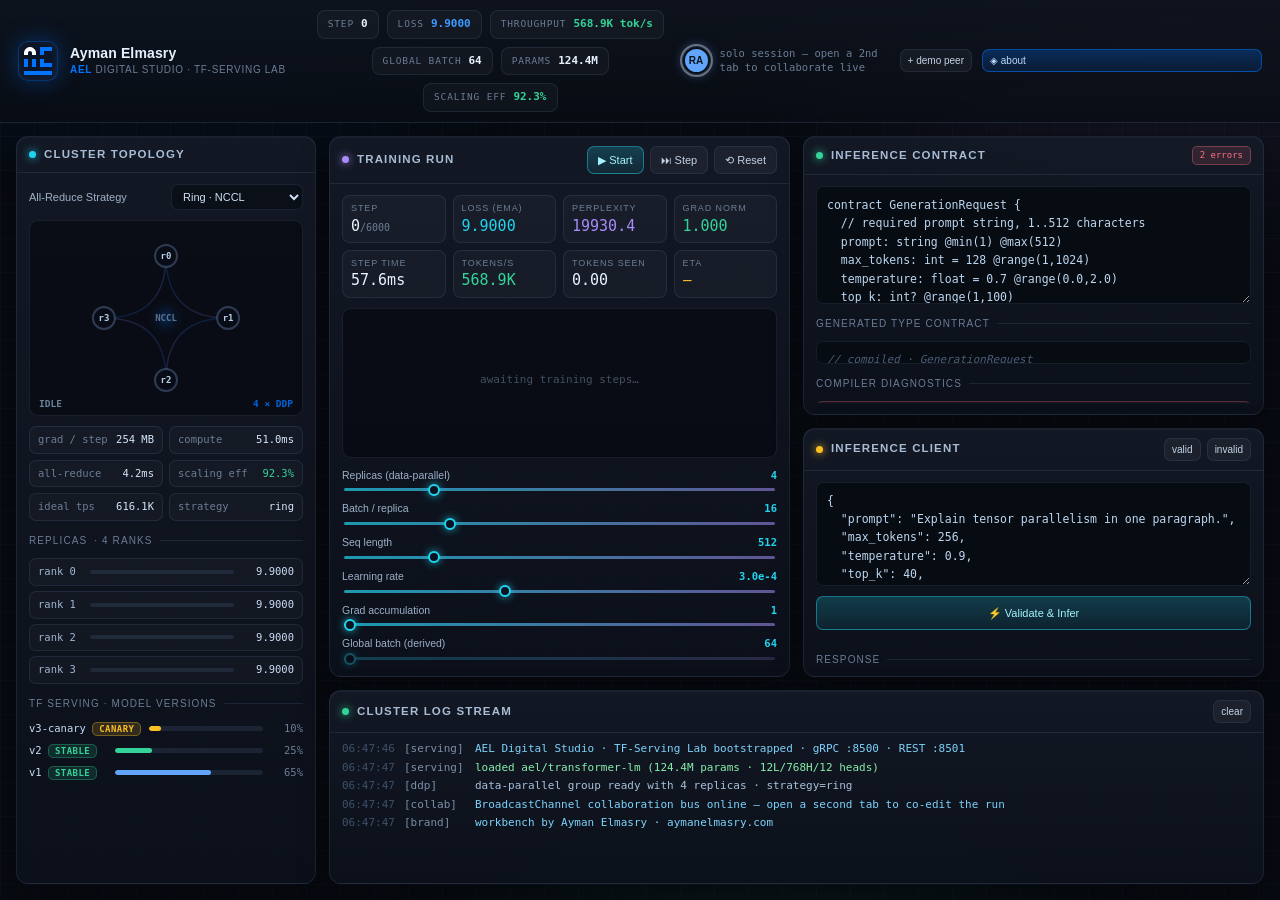
==== commit dcde36fb: "fix: restore working single-file index.html; remove broken src/ and old backup" ====
--- a/index.html
+++ b/index.html
@@ -6,12 +6,316 @@
 <title>Ayman Elmasry · TF-Serving Lab — Distributed DDP Transformer Workbench</title>
 <meta name="description" content="AEL Digital Studio — interactive transformer workbench with distributed data parallelism, real-time collaboration and type-safe inference contracts.">
 <meta name="author" content="Ayman Elmasry">
-<meta name="keywords" content="tensorflow serving, transformer, ddp, distributed training, type safety, ael digital studio">
-<meta property="og:title" content="AEL TF-Serving Lab">
-<meta property="og:description" content="Interactive transformer workbench with distributed data parallelism & type-safe inference contracts.">
-<meta property="og:type" content="website">
-<link rel="preconnect" href="https://fonts.googleapis.com">
-<link rel="stylesheet" href="src/ui/styles.css">
+<style>
+:root{
+  --bg:#070a10; --bg2:#0c1119;
+  --panel-a:rgba(20,26,38,.92); --panel-b:rgba(12,17,27,.92);
+  --line:rgba(120,150,200,.14); --line-2:rgba(120,150,200,.28);
+  --txt:#c9d6e8; --dim:#6b7d96; --hi:#e8f2ff;
+  --cyan:#22d3ee; --violet:#a78bfa; --green:#34d399; --amber:#fbbf24; --red:#fb7185; --blue:#60a5fa;
+  --brand:#0074FF;
+  --mono:ui-monospace,'SF Mono','JetBrains Mono',Menlo,Consolas,monospace;
+}
+*{box-sizing:border-box}
+html,body{height:100%;margin:0}
+body{
+  background:var(--bg); color:var(--txt); overflow:hidden;
+  font:13px/1.5 -apple-system,BlinkMacSystemFont,'Segoe UI',Roboto,Helvetica,Arial,sans-serif;
+  display:flex; flex-direction:column; -webkit-font-smoothing:antialiased;
+}
+.bg-grid{
+  position:fixed; inset:0; pointer-events:none; z-index:0;
+  background:
+    radial-gradient(900px 500px at 12% -10%, rgba(0,116,255,.13), transparent 60%),
+    radial-gradient(800px 500px at 92% 0%, rgba(167,139,250,.10), transparent 60%),
+    radial-gradient(700px 400px at 60% 110%, rgba(52,211,153,.07), transparent 60%),
+    linear-gradient(rgba(120,150,200,.035) 1px, transparent 1px) 0 0/100% 34px,
+    linear-gradient(90deg, rgba(120,150,200,.035) 1px, transparent 1px) 0 0/34px 100%;
+}
+/* ---------- top bar ---------- */
+.topbar{
+  position:relative; z-index:2; display:flex; align-items:center; gap:16px;
+  padding:10px 18px; border-bottom:1px solid var(--line);
+  background:linear-gradient(180deg, rgba(14,19,29,.95), rgba(9,13,20,.7));
+  backdrop-filter:blur(10px); flex-wrap:wrap;
+}
+.brand{display:flex; align-items:center; gap:12px; min-width:280px; cursor:pointer; user-select:none}
+.brand:hover .logo{box-shadow:0 0 26px rgba(0,116,255,.55), inset 0 0 14px rgba(255,255,255,.12)}
+.logo{
+  width:40px;height:40px;border-radius:10px;display:grid;place-items:center; padding:5px;
+  background:linear-gradient(140deg,#07111f,#0d1830); flex-shrink:0;
+  border:1px solid rgba(0,116,255,.35);
+  box-shadow:0 0 22px rgba(0,116,255,.35), inset 0 0 12px rgba(255,255,255,.06);
+  transition:box-shadow .3s;
+}
+.logo svg{display:block;width:100%;height:100%}
+.brand h1{margin:0;font-size:14px;letter-spacing:.01em;color:var(--hi);font-weight:650;line-height:1.25}
+.brand p{margin:0;font-size:10px;color:var(--dim);letter-spacing:.07em;text-transform:uppercase;line-height:1.35}
+.brand p b{color:var(--brand); font-weight:700}
+.status-strip{display:flex; gap:8px; flex:1; flex-wrap:wrap; justify-content:center}
+.chip{
+  display:flex; align-items:center; gap:7px; padding:5px 10px; border-radius:8px;
+  background:rgba(255,255,255,.03); border:1px solid var(--line); font-family:var(--mono); font-size:11px;
+}
+.chip b{color:var(--hi); font-weight:600}
+.chip .lab{color:var(--dim); font-size:9.5px; text-transform:uppercase; letter-spacing:.09em}
+.presence{display:flex; align-items:center; gap:10px}
+.avatars{display:flex}
+.avatar{
+  width:27px;height:27px;border-radius:50%;display:grid;place-items:center;
+  font-size:10px;font-weight:700;color:#08111c; background:var(--c,#22d3ee);
+  border:2px solid #0a0f18; margin-left:-7px; cursor:default; position:relative;
+  box-shadow:0 0 12px color-mix(in srgb, var(--c) 55%, transparent);
+}
+.avatar:first-child{margin-left:0}
+.avatar.self{outline:2px solid rgba(255,255,255,.35); outline-offset:1px}
+.solo-hint{font-size:10.5px;color:var(--dim);font-family:var(--mono);max-width:170px;line-height:1.3}
+/* ---------- layout ---------- */
+.layout{
+  position:relative; z-index:1; flex:1; min-height:0;
+  display:grid; gap:13px; padding:13px 16px 16px;
+  grid-template-columns:335px minmax(0,1.12fr) minmax(0,1fr);
+  grid-template-rows:minmax(0,1fr) 194px;
+}
+#panel-cluster{grid-area:1/1/3/2}
+#panel-train{grid-area:1/2/2/3}
+#panel-logs{grid-area:2/2/3/4}
+.col-right{grid-area:1/3/2/4; display:flex; flex-direction:column; gap:13px; min-height:0}
+.col-right .panel{flex:1 1 0; min-height:0}
+.col-right .panel:first-child{flex:1.12 1 0}
+/* ---------- panels ---------- */
+.panel{
+  display:flex; flex-direction:column; min-height:0; overflow:hidden; position:relative;
+  background:linear-gradient(180deg,var(--panel-a),var(--panel-b));
+  border:1px solid var(--line); border-radius:12px;
+  box-shadow:0 10px 30px rgba(0,0,0,.35), inset 0 1px 0 rgba(255,255,255,.03);
+  transition:box-shadow .25s, border-color .25s;
+}
+.panel.peer-focus{border-color:var(--line-2)}
+.panel-head{
+  display:flex; align-items:center; gap:9px; padding:9px 12px;
+  border-bottom:1px solid var(--line); flex-shrink:0;
+}
+.panel-head h2{
+  margin:0; font-size:11.5px; letter-spacing:.1em; text-transform:uppercase;
+  color:#a8bcd6; font-weight:650; display:flex; align-items:center; gap:8px; white-space:nowrap;
+}
+.dot{width:7px;height:7px;border-radius:50%;display:inline-block;flex-shrink:0}
+.dot.cyan{background:var(--cyan);box-shadow:0 0 9px var(--cyan)}
+.dot.violet{background:var(--violet);box-shadow:0 0 9px var(--violet)}
+.dot.green{background:var(--green);box-shadow:0 0 9px var(--green)}
+.dot.amber{background:var(--amber);box-shadow:0 0 9px var(--amber)}
+.dot.brand{background:var(--brand);box-shadow:0 0 9px var(--brand)}
+.spacer{flex:1}
+.peer-chips{display:flex; gap:4px; align-items:center; margin-left:auto}
+.peer-chip{
+  width:17px;height:17px;border-radius:50%;display:grid;place-items:center;font-size:8px;font-weight:800;
+  color:#08111c;background:var(--c); box-shadow:0 0 8px color-mix(in srgb,var(--c) 60%,transparent);
+}
+.panel-body{
+  flex:1; min-height:0; overflow:auto; padding:11px 12px;
+  display:flex; flex-direction:column; gap:10px;
+}
+.panel-body::-webkit-scrollbar,pre::-webkit-scrollbar,textarea::-webkit-scrollbar,.log-stream::-webkit-scrollbar{width:9px;height:9px}
+.panel-body::-webkit-scrollbar-thumb,pre::-webkit-scrollbar-thumb,textarea::-webkit-scrollbar-thumb,.log-stream::-webkit-scrollbar-thumb{background:rgba(120,150,200,.18);border-radius:6px}
+.panel-body::-webkit-scrollbar-track,pre::-webkit-scrollbar-track,textarea::-webkit-scrollbar-track,.log-stream::-webkit-scrollbar-track{background:transparent}
+/* ---------- controls ---------- */
+.btn{
+  font:inherit; font-size:11px; padding:5px 10px; border-radius:7px; cursor:pointer;
+  background:rgba(255,255,255,.045); color:#c3d3e8; border:1px solid var(--line);
+  transition:.15s; white-space:nowrap;
+}
+.btn:hover{background:rgba(255,255,255,.09); border-color:var(--line-2); color:#fff}
+.btn:active{transform:translateY(1px)}
+.btn.primary{background:linear-gradient(180deg,rgba(34,211,238,.22),rgba(34,211,238,.09)); border-color:rgba(34,211,238,.45); color:#a5f3ff}
+.btn.primary:hover{background:linear-gradient(180deg,rgba(34,211,238,.34),rgba(34,211,238,.14))}
+.btn.tiny{font-size:10px; padding:3px 7px}
+.btn.wide{width:100%; justify-content:center; padding:8px}
+.btn.brand{background:linear-gradient(180deg,rgba(0,116,255,.28),rgba(0,116,255,.12)); border-color:rgba(0,116,255,.5); color:#bcd9ff}
+.btn.brand:hover{background:linear-gradient(180deg,rgba(0,116,255,.4),rgba(0,116,255,.18))}
+.btn-group{display:flex; gap:6px; align-items:center}
+select,input[type=number]{
+  font:inherit; font-size:11px; background:#0a0f18; color:#cfe0f5;
+  border:1px solid var(--line); border-radius:7px; padding:5px 7px; outline:none;
+}
+select:focus,input:focus{border-color:rgba(34,211,238,.5)}
+.subhead{
+  font-size:10px; letter-spacing:.11em; text-transform:uppercase; color:var(--dim);
+  display:flex; align-items:center; gap:7px; margin-top:2px;
+}
+.subhead::after{content:''; flex:1; height:1px; background:var(--line)}
+.field-row{display:flex; align-items:center; gap:9px; justify-content:space-between}
+.field-row label{font-size:11px; color:#9db0c8}
+.row-between{display:flex; align-items:center; justify-content:space-between; gap:8px}
+/* ---------- canvases ---------- */
+.canvas-wrap{position:relative; width:100%; border-radius:9px; overflow:hidden; background:rgba(5,8,14,.6); border:1px solid var(--line)}
+.canvas-wrap canvas{display:block; width:100%; height:100%}
+.ring-wrap{height:196px; flex-shrink:0}
+.loss-wrap{height:150px; flex-shrink:0}
+/* ---------- metrics ---------- */
+.metrics{display:grid; grid-template-columns:repeat(auto-fit,minmax(84px,1fr)); gap:7px}
+.metric{background:rgba(255,255,255,.028); border:1px solid var(--line); border-radius:8px; padding:6px 8px; min-width:0}
+.metric .k{font-size:9px; letter-spacing:.1em; text-transform:uppercase; color:var(--dim); white-space:nowrap; overflow:hidden; text-overflow:ellipsis}
+.metric .v{font-family:var(--mono); font-size:15px; color:var(--hi); line-height:1.35; white-space:nowrap; overflow:hidden; text-overflow:ellipsis}
+.metric .v.cyan{color:var(--cyan)} .metric .v.violet{color:var(--violet)}
+.metric .v.green{color:var(--green)} .metric .v.amber{color:var(--amber)} .metric .v.red{color:var(--red)}
+/* ---------- sliders ---------- */
+.sliders{display:grid; grid-template-columns:1fr 1fr; gap:8px 14px}
+.slider{display:flex; flex-direction:column; gap:3px}
+.slider .top{display:flex; justify-content:space-between; font-size:10.5px; color:#9db0c8}
+.slider .top b{font-family:var(--mono); color:var(--cyan); font-weight:600}
+input[type=range]{
+  -webkit-appearance:none; appearance:none; height:3px; border-radius:3px; outline:none;
+  background:linear-gradient(90deg, rgba(34,211,238,.7), rgba(167,139,250,.55));
+}
+input[type=range]::-webkit-slider-thumb{
+  -webkit-appearance:none; width:12px;height:12px;border-radius:50%;
+  background:#0b1220; border:2px solid var(--cyan); cursor:pointer;
+  box-shadow:0 0 9px rgba(34,211,238,.75);
+}
+input[type=range]::-moz-range-thumb{width:12px;height:12px;border-radius:50%;background:#0b1220;border:2px solid var(--cyan);cursor:pointer}
+/* ---------- cluster ---------- */
+.kv-grid{display:grid; grid-template-columns:1fr 1fr; gap:6px}
+.kv{display:flex; justify-content:space-between; gap:8px; font-family:var(--mono); font-size:10.5px;
+  background:rgba(255,255,255,.025); border:1px solid var(--line); border-radius:7px; padding:5px 8px}
+.kv span:first-child{color:var(--dim)} .kv span:last-child{color:#d5e6fb}
+.replica-list{display:flex; flex-direction:column; gap:5px}
+.replica{
+  display:grid; grid-template-columns:auto 1fr auto; align-items:center; gap:8px;
+  background:rgba(255,255,255,.025); border:1px solid var(--line); border-radius:7px; padding:5px 8px;
+  font-size:10.5px; font-family:var(--mono); transition:border-color .2s;
+}
+.replica.active{border-color:rgba(34,211,238,.4)}
+.replica .rname{color:#9fb6d2; min-width:44px}
+.replica .bar{height:4px; border-radius:3px; background:rgba(120,150,200,.14); overflow:hidden}
+.replica .bar i{display:block; height:100%; background:linear-gradient(90deg,var(--cyan),var(--violet)); transition:width .12s linear}
+.replica .rloss{color:#c8dcf5; min-width:52px; text-align:right}
+.replica .stag{font-size:9px; padding:1px 5px; border-radius:4px; background:rgba(251,191,36,.13); color:var(--amber); border:1px solid rgba(251,191,36,.3)}
+.versions{display:flex; flex-direction:column; gap:6px}
+.version{display:grid; grid-template-columns:auto 1fr auto; gap:8px; align-items:center; font-family:var(--mono); font-size:10.5px}
+.version .vname{color:#c8dcf5; min-width:78px}
+.version .vbar{height:5px; background:rgba(120,150,200,.14); border-radius:3px; overflow:hidden}
+.version .vbar i{display:block; height:100%; border-radius:3px}
+.version .vpct{color:var(--dim); min-width:32px; text-align:right}
+.tag{font-size:9px; padding:1px 6px; border-radius:5px; letter-spacing:.05em; text-transform:uppercase; font-weight:700}
+.tag.canary{background:rgba(251,191,36,.15); color:var(--amber); border:1px solid rgba(251,191,36,.35)}
+.tag.stable{background:rgba(52,211,153,.13); color:var(--green); border:1px solid rgba(52,211,153,.3)}
+/* ---------- editors ---------- */
+textarea{
+  width:100%; background:#070b12; color:#bcd6f0; border:1px solid var(--line); border-radius:8px;
+  padding:9px 10px; font-family:var(--mono); font-size:11.5px; line-height:1.6; resize:vertical;
+  outline:none; transition:border-color .2s; tab-size:2;
+}
+textarea:focus{border-color:rgba(34,211,238,.45); box-shadow:0 0 0 3px rgba(34,211,238,.07)}
+#contractSrc{min-height:118px}
+#requestSrc{min-height:104px}
+pre.code{
+  margin:0; background:#070b12; border:1px solid var(--line); border-radius:8px; padding:9px 10px;
+  font-family:var(--mono); font-size:11px; line-height:1.6; color:#a8c6e6;
+  white-space:pre-wrap; word-break:break-word; overflow:auto; max-height:190px;
+}
+#responseBox{color:#9fe8c9; max-height:150px}
+.c-kw{color:#c084fc} .c-str{color:#6ee7b7} .c-num{color:#fbbf24} .c-cmt{color:#4b5f78; font-style:italic}
+.badge{
+  font-size:9px; padding:2px 7px; border-radius:5px; font-family:var(--mono);
+  background:rgba(52,211,153,.13); color:var(--green); border:1px solid rgba(52,211,153,.3);
+}
+.badge.err{background:rgba(251,113,133,.13); color:var(--red); border-color:rgba(251,113,133,.35)}
+/* ---------- diagnostics ---------- */
+.diags{display:flex; flex-direction:column; gap:4px; max-height:130px; overflow:auto}
+.diag{
+  display:flex; gap:8px; align-items:flex-start; font-family:var(--mono); font-size:10.5px;
+  padding:5px 8px; border-radius:6px; border:1px solid transparent; line-height:1.45;
+}
+.diag.error{background:rgba(251,113,133,.08); border-color:rgba(251,113,133,.25); color:#ffc4cd}
+.diag.warn{background:rgba(251,191,36,.07); border-color:rgba(251,191,36,.22); color:#ffe1a3}
+.diag.ok{background:rgba(52,211,153,.07); border-color:rgba(52,211,153,.22); color:#a7f3d0}
+.diag .p{color:#7dd3fc; min-width:88px; flex-shrink:0}
+.diag .l{color:var(--dim); min-width:30px; flex-shrink:0}
+/* ---------- logs ---------- */
+.log-stream{
+  flex:1; min-height:0; overflow:auto; padding:8px 12px; font-family:var(--mono); font-size:11px;
+  display:flex; flex-direction:column; gap:2px;
+}
+.log-line{display:flex; gap:9px; line-height:1.5; white-space:nowrap}
+.log-line .t{color:#3d5069; flex-shrink:0}
+.log-line .s{color:#7c8fa8; flex-shrink:0; min-width:62px}
+.log-line .m{color:#a9c1dc; white-space:pre-wrap; word-break:break-word}
+.log-line.info .m{color:#a9c1dc}
+.log-line.ok .m{color:#86efac}
+.log-line.warn .m{color:#fcd34d}
+.log-line.err .m{color:#fda4af}
+.log-line.sys .m{color:#7dd3fc}
+.log-line .who{font-weight:700}
+/* ---------- about modal ---------- */
+.modal{
+  position:fixed; inset:0; z-index:50; display:none;
+  background:rgba(4,7,12,.78); backdrop-filter:blur(7px);
+  align-items:center; justify-content:center; padding:22px;
+}
+.modal.open{display:flex}
+.modal-card{
+  width:min(560px,100%); max-height:86vh; overflow:auto; position:relative;
+  background:linear-gradient(180deg,rgba(18,24,36,.98),rgba(10,14,22,.98));
+  border:1px solid rgba(0,116,255,.28); border-radius:16px; padding:26px 26px 22px;
+  box-shadow:0 30px 80px rgba(0,0,0,.7), 0 0 60px rgba(0,116,255,.12), inset 0 1px 0 rgba(255,255,255,.05);
+  animation:pop .22s ease-out;
+}
+@keyframes pop{from{opacity:0;transform:translateY(12px) scale(.985)}to{opacity:1;transform:none}}
+.modal-card::-webkit-scrollbar{width:9px}
+.modal-card::-webkit-scrollbar-thumb{background:rgba(120,150,200,.2);border-radius:6px}
+.modal-close{
+  position:absolute; top:14px; right:14px; width:28px; height:28px; border-radius:8px;
+  background:rgba(255,255,255,.05); border:1px solid var(--line); color:#9db0c8;
+  cursor:pointer; font-size:15px; line-height:1; display:grid; place-items:center;
+}
+.modal-close:hover{background:rgba(255,255,255,.1); color:#fff}
+.m-head{display:flex; gap:18px; align-items:center; margin-bottom:16px}
+.m-logo{
+  width:74px;height:74px;border-radius:16px;flex-shrink:0;padding:11px;display:grid;place-items:center;
+  background:linear-gradient(140deg,#061020,#0d1830); border:1px solid rgba(0,116,255,.4);
+  box-shadow:0 0 34px rgba(0,116,255,.35), inset 0 0 16px rgba(255,255,255,.05);
+}
+.m-logo svg{display:block;width:100%;height:100%}
+.m-head h2{margin:0 0 5px; font-size:20px; color:#f0f7ff; letter-spacing:-.01em; font-weight:700}
+.m-title{font-size:10.5px; letter-spacing:.06em; text-transform:uppercase; color:var(--brand); font-weight:700; line-height:1.5}
+.m-loc{font-size:11px; color:var(--dim); font-family:var(--mono); margin-top:4px}
+.m-body p{font-size:12.5px; line-height:1.72; color:#a9c1dc; margin:0 0 12px}
+.m-body p:last-of-type{margin-bottom:0}
+.m-divider{height:1px; background:var(--line); margin:18px 0 14px}
+.m-links{display:grid; grid-template-columns:1fr 1fr; gap:9px}
+.m-link{
+  display:flex; align-items:center; gap:9px; padding:9px 11px; border-radius:9px;
+  background:rgba(255,255,255,.03); border:1px solid var(--line); text-decoration:none;
+  color:#c9d6e8; font-size:11.5px; font-family:var(--mono); transition:.16s; min-width:0;
+}
+.m-link:hover{background:rgba(0,116,255,.12); border-color:rgba(0,116,255,.45); color:#e8f2ff; transform:translateY(-1px)}
+.m-link .ic{
+  width:22px;height:22px;border-radius:6px;flex-shrink:0;display:grid;place-items:center;
+  background:rgba(0,116,255,.16); color:#7cb4ff; font-size:11px; font-weight:700;
+}
+.m-link span{overflow:hidden; text-overflow:ellipsis; white-space:nowrap}
+.m-credit{
+  margin-top:16px; padding-top:13px; border-top:1px solid var(--line);
+  display:flex; justify-content:space-between; align-items:center; gap:10px; flex-wrap:wrap;
+  font-size:10px; color:var(--dim); font-family:var(--mono); letter-spacing:.04em;
+}
+.m-credit a{color:#7cb4ff; text-decoration:none}
+.m-credit a:hover{text-decoration:underline}
+@media (max-width:1280px){
+  .layout{grid-template-columns:300px minmax(0,1fr) minmax(0,1fr)}
+  .sliders{grid-template-columns:1fr}
+}
+@media (max-width:1080px){
+  body{overflow:auto}
+  .layout{display:flex; flex-direction:column; height:auto}
+  .panel{min-height:300px}
+  .col-right{flex-direction:column}
+  #panel-logs{min-height:200px}
+  .canvas-wrap{height:180px}
+  .m-links{grid-template-columns:1fr}
+}
+</style>
 </head>
 <body>
 <div class="bg-grid"></div>
@@ -60,6 +364,7 @@
 
 <main class="layout">
 
+  <!-- ============ CLUSTER ============ -->
   <section class="panel" id="panel-cluster" data-panel="cluster">
     <div class="panel-head">
       <h2><span class="dot cyan"></span>Cluster Topology</h2>
@@ -83,6 +388,7 @@
     </div>
   </section>
 
+  <!-- ============ TRAINING ============ -->
   <section class="panel" id="panel-train" data-panel="train">
     <div class="panel-head">
       <h2><span class="dot violet"></span>Training Run</h2>
@@ -126,6 +432,7 @@
     </div>
   </section>
 
+  <!-- ============ RIGHT COLUMN ============ -->
   <div class="col-right">
 
     <section class="panel" id="panel-contract" data-panel="contract">
@@ -156,7 +463,7 @@
       </div>
       <div class="panel-body">
         <textarea id="requestSrc" spellcheck="false"></textarea>
-        <button class="btn primary wide" id="btnInfer">⚡ Validate & Infer</button>
+        <button class="btn primary wide" id="btnInfer">⚡ Validate &amp; Infer</button>
         <div class="diags" id="requestDiags"></div>
         <div class="subhead">Response</div>
         <pre class="code" id="responseBox">— awaiting request —</pre>
@@ -165,6 +472,7 @@
 
   </div>
 
+  <!-- ============ LOGS ============ -->
   <section class="panel" id="panel-logs" data-panel="logs">
     <div class="panel-head">
       <h2><span class="dot green"></span>Cluster Log Stream</h2>
@@ -177,6 +485,7 @@
 
 </main>
 
+<!-- ============ ABOUT MODAL ============ -->
 <div class="modal" id="aboutModal" role="dialog" aria-modal="true" aria-label="About Ayman Elmasry">
   <div class="modal-card">
     <button class="modal-close" id="aboutClose" aria-label="Close">✕</button>
@@ -243,6 +552,1085 @@
   </div>
 </div>
 
-<script type="module" src="src/ui/main.js"></script>
+<script>
+"use strict";
+/* =========================================================================
+   0 · UTILITIES
+   ========================================================================= */
+const $  = (s, r = document) => r.querySelector(s);
+const $$ = (s, r = document) => Array.from(r.querySelectorAll(s));
+const clamp = (v, a, b) => Math.min(b, Math.max(a, v));
+const rnd = (a, b) => a + Math.random() * (b - a);
+const pick = a => a[Math.floor(Math.random() * a.length)];
+const esc = s => String(s).replace(/&/g, "&amp;").replace(/</g, "&lt;").replace(/>/g, "&gt;");
+
+function fmtN(n, d = 1) {
+  if (!isFinite(n) || isNaN(n)) return "—";
+  const a = Math.abs(n);
+  if (a >= 1e9) return (n / 1e9).toFixed(2) + "B";
+  if (a >= 1e6) return (n / 1e6).toFixed(d) + "M";
+  if (a >= 1e3) return (n / 1e3).toFixed(d) + "K";
+  return a < 10 ? n.toFixed(2) : n.toFixed(0);
+}
+function fmtMs(ms) {
+  if (ms < 1) return ms.toFixed(2) + "ms";
+  if (ms < 1000) return ms.toFixed(1) + "ms";
+  return (ms / 1000).toFixed(2) + "s";
+}
+
+/* =========================================================================
+   1 · IDENTITY + REAL-TIME COLLABORATION (BroadcastChannel)
+   ========================================================================= */
+const NAMES  = ["ada", "linus", "grace", "karpathy", "yann", "fei", "jeff", "ilya", "noor", "ravi", "mei", "tomas"];
+const COLORS = ["#22d3ee", "#a78bfa", "#34d399", "#fbbf24", "#fb7185", "#60a5fa", "#f472b6", "#4ade80"];
+
+const ME = {
+  id: (sessionStorage.getItem("tfs-id") || Math.random().toString(36).slice(2, 9)),
+  name: (sessionStorage.getItem("tfs-name") || pick(NAMES) + "-" + Math.floor(Math.random() * 90 + 10)),
+  color: (sessionStorage.getItem("tfs-color") || pick(COLORS)),
+  focus: null,
+  self: true
+};
+sessionStorage.setItem("tfs-id", ME.id);
+sessionStorage.setItem("tfs-name", ME.name);
+sessionStorage.setItem("tfs-color", ME.color);
+
+const peers = new Map();
+let chan = null;
+try {
+  if ("BroadcastChannel" in window) {
+    chan = new BroadcastChannel("tfs-lab");
+    chan.onmessage = e => handleMessage(e.data);
+  }
+} catch (_) { chan = null; }
+
+function post(msg) {
+  if (!chan) return;
+  try { chan.postMessage(Object.assign({ from: ME.id, name: ME.name, color: ME.color, t: Date.now() }, msg)); }
+  catch (_) {}
+}
+
+function handleMessage(m) {
+  if (!m || m.from === ME.id) return;
+  if (m.type === "bye") { peers.delete(m.from); renderPresence(); return; }
+  if (m.type === "presence" || m.type === "hello") {
+    const existing = peers.get(m.from);
+    peers.set(m.from, {
+      id: m.from, name: m.name, color: m.color, focus: m.focus || null,
+      activity: m.activity || "idle", lastSeen: Date.now(), demo: false
+    });
+    if (!existing && m.type === "hello") {
+      log("sys", `peer ${m.name} joined the session`, "collab");
+      post({ type: "presence", focus: ME.focus, activity: currentActivity() });
+    }
+    renderPresence();
+    return;
+  }
+  if (m.type === "state") { applyRemotePatch(m.patch, m.name, m.color); return; }
+  if (m.type === "log") { log(m.level || "info", m.msg, m.src || "peer", m.name, m.color); return; }
+  if (m.type === "contract") {
+    if (S.contractSrc !== m.src) {
+      S.contractSrc = m.src;
+      $("#contractSrc").value = m.src;
+      recompileContract();
+      log("sys", `${m.name} edited the inference contract`, "collab", m.name, m.color);
+    }
+  }
+}
+
+function currentActivity() {
+  if (S.running) return "training";
+  if (ME.focus === "contract") return "editing contract";
+  if (ME.focus === "infer") return "testing inference";
+  if (ME.focus === "train") return "tuning hyperparams";
+  return "observing";
+}
+
+setInterval(() => {
+  post({ type: "presence", focus: ME.focus, activity: currentActivity() });
+  const now = Date.now();
+  let dirty = false;
+  for (const [id, p] of peers) {
+    if (!p.demo && now - p.lastSeen > 5200) { peers.delete(id); dirty = true; }
+  }
+  if (dirty) renderPresence();
+}, 1600);
+
+window.addEventListener("beforeunload", () => post({ type: "bye" }));
+
+/* ---- demo peer simulation ---- */
+const DEMO_ACTIONS = [
+  () => { S.lr = clamp(S.lr * rnd(0.6, 1.5), 1e-5, 3e-3); syncSlidersFromState(); recompileTiming(); return `swept learning rate → ${S.lr.toExponential(1)}`; },
+  () => { S.batch = clamp(Math.round(S.batch * rnd(0.5, 1.8)), 1, 64); syncSlidersFromState(); recompileTiming(); return `resized micro-batch → ${S.batch}`; },
+  () => { S.replicas = clamp(S.replicas + pick([-1, 1, 1, 2]), 1, 16); syncSlidersFromState(); recompileTiming(); return `rescaled replica group → ${S.replicas} ranks`; },
+  () => `profiled step ${S.step}: ${S.lastStepMs.toFixed(1)}ms (comm ${S.lastCommMs.toFixed(1)}ms)`,
+  () => `checked contract checksum · ${contract.fields.length} fields verified`,
+  () => pick(["warming KV-cache shard 3", "rotating TF Serving model version v3-canary", "validated gradient bucket alignment", "prefetching eval batch 118"])
+];
+
+function spawnDemoPeer() {
+  const id = "demo-" + Math.random().toString(36).slice(2, 7);
+  const p = {
+    id, name: pick(NAMES) + "-" + Math.floor(Math.random() * 90 + 10),
+    color: pick(COLORS), focus: null, activity: "idle",
+    lastSeen: Date.now(), demo: true
+  };
+  peers.set(id, p);
+  log("sys", `demo collaborator ${p.name} joined`, "collab", p.name, p.color);
+  renderPresence();
+
+  const tick = () => {
+    if (!peers.has(id)) return;
+    p.focus = pick(["train", "contract", "infer", null, "cluster"]);
+    p.lastSeen = Date.now();
+    if (Math.random() < 0.45) {
+      log("info", pick(DEMO_ACTIONS)(), "collab", p.name, p.color);
+    }
+    renderPresence();
+    setTimeout(tick, rnd(2600, 6200));
+  };
+  setTimeout(tick, 1200);
+}
+
+/* =========================================================================
+   2 · STATE
+   ========================================================================= */
+const DEFAULT_CONTRACT = `contract GenerationRequest {
+  // required prompt string, 1..512 characters
+  prompt: string @min(1) @max(512)
+  max_tokens: int = 128 @range(1,1024)
+  temperature: float = 0.7 @range(0.0,2.0)
+  top_k: int? @range(1,100)
+  top_p: float? @range(0.0,1.0)
+  stream: bool = false
+  stop: string[]? @maxItems(4)
+}`;
+
+const DEFAULT_REQUEST = `{
+  "prompt": "Explain tensor parallelism in one paragraph.",
+  "max_tokens": 256,
+  "temperature": 0.9,
+  "top_k": 40,
+  "stream": true,
+  "stop": ["\\n\\n", "###"]
+}`;
+
+const BAD_REQUEST = `{
+  "prompt": "",
+  "max_tokens": 9000,
+  "temperature": "hot",
+  "top_k": 250,
+  "stream": true,
+  "stop": ["a", "b", "c", "d", "e", "f"],
+  "top_p": 3.4
+}`;
+
+const S = {
+  running: false,
+  step: 0,
+  maxSteps: 6000,
+  phase: "idle",
+  phaseP: 0,
+  phaseT: 0,
+
+  replicas: 4,
+  batch: 16,
+  seq: 512,
+  lr: 3e-4,
+  accum: 1,
+  strategy: "ring",
+
+  loss: 9.9, smoothLoss: 9.9, gradNorm: 1.0,
+  history: [],
+  tps: 0,
+  lastStepMs: 52, lastComputeMs: 47, lastCommMs: 5,
+
+  contractSrc: DEFAULT_CONTRACT,
+  requestSrc: DEFAULT_REQUEST,
+  replicaStats: []
+};
+
+let contract = { name: "Contract", fields: [], diags: [] };
+
+const MODEL = { vocab: 50257, hidden: 768, layers: 12, heads: 12, maxSeq: 1024 };
+function paramCount(m) {
+  const emb = m.vocab * m.hidden + m.maxSeq * m.hidden;
+  const perLayer = 12 * m.hidden * m.hidden + 13 * m.hidden;
+  return emb + m.layers * perLayer + 2 * m.hidden;
+}
+const PARAMS = paramCount(MODEL);
+
+/* =========================================================================
+   3 · LOGGING
+   ========================================================================= */
+const logStream = $("#logStream");
+let logCount = 0;
+function log(level, msg, src = "rank0", who = null, color = null) {
+  const el = document.createElement("div");
+  el.className = "log-line " + level;
+  const t = new Date().toTimeString().slice(0, 8);
+  const whoHtml = who ? `<span class="who" style="color:${color || "#7dd3fc"}">${esc(who)}</span> ` : "";
+  el.innerHTML = `<span class="t">${t}</span><span class="s">[${esc(src)}]</span><span class="m">${whoHtml}${esc(msg)}</span>`;
+  logStream.appendChild(el);
+  if (++logCount > 260) { logStream.removeChild(logStream.firstChild); logCount--; }
+  logStream.scrollTop = logStream.scrollHeight;
+}
+function clearLogs() { logStream.innerHTML = ""; logCount = 0; }
+
+/* =========================================================================
+   4 · CONTRACT COMPILER
+   ========================================================================= */
+const KNOWN_TYPES = ["string", "int", "float", "bool", "any", "json"];
+
+function parseContract(src) {
+  const diags = [];
+  const fields = [];
+  let name = "Contract";
+  let depth = 0;
+  const lines = src.split("\n");
+
+  for (let i = 0; i < lines.length; i++) {
+    const line = lines[i].replace(/\/\/.*$/, "").trim();
+    if (!line) continue;
+
+    if (depth === 0) {
+      const m = line.match(/^contract\s+([A-Za-z_]\w*)\s*\{$/);
+      if (!m) { diags.push({ line: i + 1, sev: "error", msg: "expected `contract <Name> {`" }); continue; }
+      name = m[1]; depth = 1; continue;
+    }
+    if (line === "}") { depth = 0; continue; }
+    const f = parseField(line, i + 1, diags);
+    if (f) fields.push(f);
+  }
+  if (depth !== 0) diags.push({ line: lines.length, sev: "error", msg: "unclosed contract block — missing `}`" });
+  if (!fields.length && !diags.length) diags.push({ line: 1, sev: "error", msg: "contract declares no fields" });
+  return { name, fields, diags };
+}
+
+function parseField(line, ln, diags) {
+  const m = line.match(/^([A-Za-z_]\w*)\s*:\s*([A-Za-z_]\w*)\s*(\[\])?\s*(\?)?\s*(.*)$/);
+  if (!m) { diags.push({ line: ln, sev: "error", msg: `cannot parse field: "${line}"` }); return null; }
+  const [, fname, base, arr, opt, rest] = m;
+  if (!KNOWN_TYPES.includes(base)) diags.push({ line: ln, sev: "error", msg: `unknown type "${base}" (expected ${KNOWN_TYPES.join(" | ")})` });
+
+  const field = { name: fname, type: base, array: !!arr, optional: !!opt, decos: [], def: undefined, line: ln };
+  let decoPart = rest;
+  const eq = rest.indexOf("=");
+  if (eq >= 0) {
+    decoPart = rest.slice(0, eq);
+    const raw = rest.slice(eq + 1).trim();
+    try { field.def = JSON.parse(raw); }
+    catch (_) {
+      if (/^-?\d+(\.\d+)?$/.test(raw)) field.def = parseFloat(raw);
+      else if (raw === "true" || raw === "false") field.def = raw === "true";
+      else if (/^".*"$/.test(raw)) field.def = raw.slice(1, -1);
+      else diags.push({ line: ln, sev: "error", msg: `invalid default value "${raw}" for ${fname}` });
+    }
+  }
+  const re = /@(\w+)(?:\(([^)]*)\))?/g;
+  let dm;
+  while ((dm = re.exec(decoPart))) {
+    const args = dm[2] ? dm[2].split(",").map(s => s.trim()).filter(Boolean) : [];
+    field.decos.push({ name: dm[1], args });
+  }
+  return field;
+}
+
+function tsType(t) {
+  return { string: "string", int: "number", float: "number", bool: "boolean", any: "unknown", json: "unknown" }[t] || "unknown";
+}
+function compileTs(c) {
+  const out = [`// compiled · ${c.name}`, `// runtime-validated at the TF Serving boundary`, `export interface ${c.name} {`];
+  for (const f of c.fields) {
+    const t = f.array ? tsType(f.type) + "[]" : tsType(f.type);
+    const opt = (f.optional || f.def !== undefined) ? "?" : "";
+    const notes = [];
+    if (f.def !== undefined) notes.push("default " + JSON.stringify(f.def));
+    for (const d of f.decos) notes.push("@" + d.name + (d.args.length ? "(" + d.args.join(", ") + ")" : ""));
+    const left = `  ${f.name}${opt}: ${t};`;
+    out.push(left.padEnd(32) + "// " + (notes.join(" · ") || "required"));
+  }
+  out.push("}");
+  return out.join("\n");
+}
+function highlightTs(src) {
+  return esc(src).replace(
+    /(\/\/[^\n]*)|(\b(?:export|interface|string|number|boolean|unknown)\b)|("(?:[^"\\]|\\.)*")|(\b\d+(?:\.\d+)?\b)/g,
+    (m, cmt, kw, str, num) => {
+      if (cmt) return `<span class="c-cmt">${cmt}</span>`;
+      if (kw) return `<span class="c-kw">${kw}</span>`;
+      if (str) return `<span class="c-str">${str}</span>`;
+      if (num) return `<span class="c-num">${num}</span>`;
+      return m;
+    }
+  );
+}
+
+function validateBody(body, c) {
+  const out = [];
+  if (typeof body !== "object" || body === null || Array.isArray(body)) {
+    out.push({ path: "$", sev: "error", msg: "request body must be a JSON object" });
+    return out;
+  }
+  const known = new Set(c.fields.map(f => f.name));
+  for (const k of Object.keys(body)) {
+    if (!known.has(k)) out.push({ path: "$." + k, sev: "warn", msg: `unknown field "${k}" is not part of ${c.name}` });
+  }
+  for (const f of c.fields) {
+    const p = "$." + f.name;
+    const v = body[f.name];
+
+    if (v === undefined || v === null) {
+      if (!f.optional && f.def === undefined) out.push({ path: p, sev: "error", msg: `missing required field "${f.name}"` });
+      continue;
+    }
+
+    if (f.array) {
+      if (!Array.isArray(v)) { out.push({ path: p, sev: "error", msg: `expected ${f.type}[], received ${jsType(v)}` }); continue; }
+      v.forEach((item, i) => {
+        if (!typeOk(item, f.type)) out.push({ path: `${p}[${i}]`, sev: "error", msg: `expected ${f.type}, received ${jsType(item)}` });
+      });
+    } else if (!typeOk(v, f.type)) {
+      out.push({ path: p, sev: "error", msg: `expected ${f.type}, received ${jsType(v)}` });
+      continue;
+    }
+
+    for (const d of f.decos) {
+      const args = d.args.map(a => (isNaN(parseFloat(a)) ? a.replace(/^["']|["']$/g, "") : parseFloat(a)));
+      const a0 = args[0], a1 = args[1];
+      switch (d.name) {
+        case "min":
+          if (typeof v === "string" && v.length < a0) out.push({ path: p, sev: "error", msg: `length ${v.length} < min ${a0}` });
+          else if (typeof v === "number" && v < a0) out.push({ path: p, sev: "error", msg: `value ${v} < min ${a0}` });
+          break;
+        case "max":
+          if (typeof v === "string" && v.length > a0) out.push({ path: p, sev: "error", msg: `length ${v.length} > max ${a0}` });
+          else if (typeof v === "number" && v > a0) out.push({ path: p, sev: "error", msg: `value ${v} > max ${a0}` });
+          break;
+        case "range":
+          if (typeof v === "number" && (v < a0 || v > a1))
+            out.push({ path: p, sev: "error", msg: `value ${v} outside range [${a0}, ${a1}]` });
+          break;
+        case "maxItems":
+          if (Array.isArray(v) && v.length > a0)
+            out.push({ path: p, sev: "error", msg: `array length ${v.length} > maxItems ${a0}` });
+          break;
+        case "pattern":
+          try { if (typeof v === "string" && !new RegExp(a0).test(v)) out.push({ path: p, sev: "error", msg: `"${v}" does not match /${a0}/` }); }
+          catch (_) { out.push({ path: p, sev: "warn", msg: `invalid @pattern regex "${a0}"` }); }
+          break;
+        case "enum":
+          if (!args.includes(v)) out.push({ path: p, sev: "error", msg: `value must be one of [${args.join(", ")}]` });
+          break;
+        default:
+          out.push({ path: p, sev: "warn", msg: `unknown decorator @${d.name} ignored` });
+      }
+    }
+  }
+  return out;
+}
+function jsType(v) {
+  if (Array.isArray(v)) return "array";
+  if (v === null) return "null";
+  return typeof v;
+}
+function typeOk(v, t) {
+  switch (t) {
+    case "string": return typeof v === "string";
+    case "int":    return typeof v === "number" && Number.isInteger(v);
+    case "float":  return typeof v === "number" && isFinite(v);
+    case "bool":   return typeof v === "boolean";
+    case "any":
+    case "json":   return true;
+    default:       return false;
+  }
+}
+
+/* =========================================================================
+   5 · DIAGNOSTIC RENDERING
+   ========================================================================= */
+function renderDiags(container, diags, okMsg) {
+  if (!diags.length) {
+    container.innerHTML = `<div class="diag ok"><span class="p">✓</span><span>${esc(okMsg)}</span></div>`;
+    return;
+  }
+  container.innerHTML = diags.map(d => `
+    <div class="diag ${d.sev}">
+      <span class="l">${d.line ? "L" + d.line : "•"}</span>
+      <span class="p">${esc(d.path || d.sev)}</span>
+      <span>${esc(d.msg)}</span>
+    </div>`).join("");
+}
+
+function recompileContract() {
+  contract = parseContract(S.contractSrc);
+  $("#compiledTs").innerHTML = highlightTs(compileTs(contract));
+
+  const badge = $("#contractBadge");
+  if (contract.diags.length) {
+    badge.textContent = contract.diags.length + " error" + (contract.diags.length > 1 ? "s" : "");
+    badge.classList.add("err");
+  } else {
+    badge.textContent = "compiled · " + contract.fields.length + " fields";
+    badge.classList.remove("err");
+  }
+  renderDiags($("#contractDiags"), contract.diags, `type contract "${contract.name}" compiled — ${contract.fields.length} field(s), 0 errors`);
+}
+
+/* =========================================================================
+   6 · INFERENCE
+   ========================================================================= */
+const CANNED_TEXT =
+  "Tensor parallelism splits each weight matrix across the accelerator mesh, so every rank computes a " +
+  "partial matmul and the shards are reconciled with an all-reduce before the next layer. Data parallelism " +
+  "instead replicates the whole model and partitions the global batch; gradients are averaged with a ring " +
+  "all-reduce whose cost is 2(N-1)/N times the gradient size, which is why overlap with the backward pass " +
+  "and gradient bucketing dominate scaling efficiency beyond eight replicas.";
+
+function runInference() {
+  let body;
+  try { body = JSON.parse(S.requestSrc); }
+  catch (e) {
+    renderDiags($("#requestDiags"), [{ path: "$", sev: "error", msg: "malformed JSON — " + e.message }], "");
+    $("#responseBox").textContent = "— rejected before reaching the model server —";
+    log("err", "inference rejected: malformed JSON payload", "client");
+    return;
+  }
+
+  const diags = validateBody(body, contract);
+  const errors = diags.filter(d => d.sev === "error");
+  renderDiags($("#requestDiags"), diags, `payload satisfies ${contract.name} — forwarded to TF Serving`);
+
+  if (errors.length) {
+    $("#responseBox").textContent = "— 400 Bad Request · contract violation —\n" +
+      errors.map(e => `${e.path}: ${e.msg}`).join("\n");
+    log("err", `inference rejected: ${errors.length} contract violation(s)`, "client");
+    post({ type: "log", level: "warn", msg: `contract violation (${errors.length}) on inference request`, src: "client" });
+    return;
+  }
+
+  const req = {};
+  for (const f of contract.fields) {
+    req[f.name] = (body[f.name] !== undefined && body[f.name] !== null) ? body[f.name] : f.def;
+  }
+
+  const promptTokens = Math.max(1, Math.round((req.prompt || "").length / 4));
+  const maxTok = req.max_tokens || 128;
+  const queue = rnd(1.2, 6.5) * (S.running ? 2.4 : 1);
+  const prefill = 6 + promptTokens * 0.34 * (req.stream ? 1 : 1.15);
+  const decode = maxTok * rnd(0.72, 1.05) * (1 + (S.replicas > 8 ? 0.18 : 0));
+  const total = queue + prefill + decode;
+
+  const resp = {
+    model: "ael/transformer-lm",
+    version: S.running ? "v3-canary" : "v2",
+    contract: contract.name + " ✓ validated",
+    generated_text: CANNED_TEXT.slice(0, Math.max(80, Math.min(CANNED_TEXT.length, maxTok * 2))),
+    usage: { prompt_tokens: promptTokens, completion_tokens: maxTok },
+    timings_ms: {
+      queue: +queue.toFixed(2),
+      prefill: +prefill.toFixed(2),
+      decode: +decode.toFixed(2),
+      total: +total.toFixed(2)
+    },
+    sampling: { temperature: req.temperature, top_k: req.top_k ?? null, top_p: req.top_p ?? null }
+  };
+
+  $("#responseBox").textContent = JSON.stringify(resp, null, 2);
+  log("ok", `200 OK · ${maxTok} tokens in ${total.toFixed(1)}ms (${(maxTok / (decode / 1000)).toFixed(1)} tok/s)`, "serving");
+  post({ type: "log", level: "info", msg: `ran inference on ${contract.name} · ${total.toFixed(1)}ms`, src: "serving" });
+}
+
+/* =========================================================================
+   7 · SIMULATION ENGINE
+   ========================================================================= */
+function recompileTiming() {
+  const N = S.replicas;
+  const tokensPerReplica = S.batch * S.seq / S.accum;
+
+  const flops = 6 * PARAMS * tokensPerReplica;
+  const computeMs = (flops / (312e12)) * 1000 * 2.6;
+
+  const gradBytes = PARAMS * 2 * 1.02;
+  const bw = 90e9;
+  const factor = S.strategy === "ring" ? 2 * (N - 1) / N
+               : S.strategy === "tree" ? Math.max(0.25, Math.log2(Math.max(2, N)) / N * 2.2)
+               : (N - 1) / N * 1.35;
+  const commMs = N > 1 ? (gradBytes * factor) / bw * 1000 : 0;
+
+  S.lastComputeMs = computeMs;
+  S.lastCommMs = commMs;
+  S.lastStepMs = computeMs + commMs + 2.4;
+
+  const globalBatch = S.batch * N * S.accum;
+  S.tps = (globalBatch * S.seq) / (S.lastStepMs / 1000);
+}
+
+function advance(dt) {
+  S.phaseT += dt;
+  if (S.phaseT >= S.lastStepMs) {
+    S.phaseT = S.phaseT % S.lastStepMs;
+    completeStep();
+  }
+  const p = S.phaseT / S.lastStepMs;
+  S.phaseP = p;
+  S.phase = p < 0.55 ? "compute" : p < 0.86 ? "allreduce" : "update";
+}
+
+let stepCounter = 0;
+function completeStep() {
+  S.step++;
+  stepCounter++;
+
+  const lrFactor = S.lr / 3e-4;
+  const decay = 900 / Math.pow(lrFactor, 0.85);
+  let base = 1.42 + 8.6 * Math.exp(-S.step / decay);
+
+  if (lrFactor > 3.6) base += (lrFactor - 3.6) * 0.55 * (1 + Math.sin(S.step / 7));
+
+  const noiseAmp = 0.055 * Math.sqrt(lrFactor);
+  const loss = Math.max(0.4, base + rnd(-noiseAmp, noiseAmp));
+  S.loss = loss;
+  S.smoothLoss = S.smoothLoss * 0.85 + loss * 0.15;
+  S.gradNorm = Math.max(0.05, 1.15 * Math.exp(-S.step / 1400) + rnd(-0.08, 0.08));
+
+  S.history.push({ step: S.step, loss });
+  if (S.history.length > 320) S.history.shift();
+
+  const N = S.replicas;
+  S.replicaStats = [];
+  for (let i = 0; i < N; i++) {
+    const straggler = i === N - 1 && N > 2 && (S.step % 17 < 4);
+    S.replicaStats.push({
+      rank: i,
+      loss: loss + rnd(-0.045, 0.045) + (straggler ? 0.09 : 0),
+      gradNorm: S.gradNorm * rnd(0.9, 1.1),
+      util: clamp(rnd(88, 99) - (straggler ? 22 : 0), 40, 99.5),
+      straggler
+    });
+  }
+
+  if (stepCounter % 20 === 0) {
+    log("info",
+      `step ${S.step} · loss ${loss.toFixed(4)} · gn ${S.gradNorm.toFixed(3)} · ${fmtMs(S.lastStepMs)}/step · ${fmtN(S.tps)} tok/s`,
+      "ddp");
+  }
+  if (lrFactor > 3.6 && S.step % 25 === 0) {
+    log("warn", `loss instability detected — LR ${S.lr.toExponential(1)} exceeds stable band for this model`, "optimizer");
+  }
+  if (S.step % 250 === 0 && S.step > 0) {
+    log("sys", `checkpoint written to gs://ael/ckpt/step-${S.step} (${fmtN(PARAMS)} params)`, "ckpt");
+  }
+  if (S.step >= S.maxSteps) {
+    S.running = false;
+    $("#btnPlay").textContent = "▶ Start";
+    log("ok", `run complete at step ${S.step} · final loss ${S.smoothLoss.toFixed(4)}`, "ddp");
+  }
+}
+
+/* =========================================================================
+   8 · CANVAS RENDERING
+   ========================================================================= */
+function fitCanvas(cv) {
+  const r = cv.getBoundingClientRect();
+  const dpr = Math.min(2, window.devicePixelRatio || 1);
+  const w = Math.max(1, Math.round(r.width)), h = Math.max(1, Math.round(r.height));
+  if (cv.width !== w * dpr || cv.height !== h * dpr) {
+    cv.width = w * dpr; cv.height = h * dpr;
+  }
+  const ctx = cv.getContext("2d");
+  ctx.setTransform(dpr, 0, 0, dpr, 0, 0);
+  return { ctx, w, h };
+}
+
+const ringCv = $("#ringCanvas");
+const lossCv = $("#lossCanvas");
+
+function drawRing() {
+  const { ctx, w, h } = fitCanvas(ringCv);
+  ctx.clearRect(0, 0, w, h);
+
+  const N = S.replicas;
+  const cx = w / 2, cy = h / 2;
+  const R = Math.min(w, h) * 0.32;
+
+  const coreR = Math.max(14, R * 0.34);
+  const grad = ctx.createRadialGradient(cx, cy, 2, cx, cy, coreR);
+  const active = S.phase === "allreduce";
+  grad.addColorStop(0, active ? "rgba(167,139,250,.42)" : "rgba(0,116,255,.22)");
+  grad.addColorStop(1, "rgba(10,15,25,0)");
+  ctx.fillStyle = grad;
+  ctx.beginPath(); ctx.arc(cx, cy, coreR, 0, Math.PI * 2); ctx.fill();
+  ctx.fillStyle = "rgba(160,190,220,.55)";
+  ctx.font = "600 9px ui-monospace, monospace";
+  ctx.textAlign = "center";
+  ctx.fillText(S.strategy === "flat" ? "PS" : "NCCL", cx, cy + 3);
+
+  const nodes = [];
+  for (let i = 0; i < N; i++) {
+    const a = -Math.PI / 2 + i * 2 * Math.PI / N;
+    nodes.push({ x: cx + Math.cos(a) * R, y: cy + Math.sin(a) * R, a });
+  }
+  ctx.lineWidth = 1.4;
+  for (let i = 0; i < N; i++) {
+    const a = nodes[i], b = nodes[(i + 1) % N];
+    const g = ctx.createLinearGradient(a.x, a.y, b.x, b.y);
+    const hot = active ? 0.65 : 0.18;
+    g.addColorStop(0, `rgba(0,116,255,${hot})`);
+    g.addColorStop(1, `rgba(167,139,250,${hot})`);
+    ctx.strokeStyle = g;
+    ctx.beginPath();
+    ctx.moveTo(a.x, a.y);
+    ctx.quadraticCurveTo(cx, cy, b.x, b.y);
+    ctx.stroke();
+  }
+
+  if (active && N > 1) {
+    const p = (S.phaseP - 0.55) / 0.31;
+    const gather = p > 0.5;
+    const u = (gather ? (p - 0.5) * 2 : p * 2);
+    for (let i = 0; i < N; i++) {
+      const t = (i / N + u) % 1;
+      const seg = t * N;
+      const idx = Math.floor(seg) % N;
+      const local = seg - Math.floor(seg);
+      const a = nodes[idx], b = nodes[(idx + 1) % N];
+      const mx = (a.x + b.x) / 2 * 0.35 + cx * 0.65;
+      const my = (a.y + b.y) / 2 * 0.35 + cy * 0.65;
+      const x = (1 - local) * (1 - local) * a.x + 2 * (1 - local) * local * mx + local * local * b.x;
+      const y = (1 - local) * (1 - local) * a.y + 2 * (1 - local) * local * my + local * local * b.y;
+      ctx.beginPath();
+      ctx.arc(x, y, 3.1, 0, Math.PI * 2);
+      ctx.fillStyle = gather ? "#a78bfa" : "#0074FF";
+      ctx.shadowColor = gather ? "#a78bfa" : "#0074FF";
+      ctx.shadowBlur = 10;
+      ctx.fill();
+      ctx.shadowBlur = 0;
+    }
+  }
+
+  for (let i = 0; i < N; i++) {
+    const n = nodes[i];
+    const stat = S.replicaStats[i];
+    const pulse = S.phase === "compute" ? 0.5 + 0.5 * Math.sin(Date.now() / 180 + i) : 0.25;
+    const busy = S.running || S.phase !== "idle";
+
+    ctx.beginPath(); ctx.arc(n.x, n.y, 11, 0, Math.PI * 2);
+    ctx.fillStyle = "rgba(8,13,22,.95)"; ctx.fill();
+    ctx.lineWidth = 2;
+    ctx.strokeStyle = stat && stat.straggler ? "#fbbf24"
+      : busy ? `rgba(0,116,255,${0.55 + pulse * 0.45})` : "rgba(120,150,200,.35)";
+    ctx.stroke();
+
+    if (busy) {
+      ctx.beginPath(); ctx.arc(n.x, n.y, 15 + pulse * 3, 0, Math.PI * 2);
+      ctx.strokeStyle = `rgba(0,116,255,${0.16 * (1 - pulse)})`;
+      ctx.lineWidth = 1.5; ctx.stroke();
+    }
+
+    ctx.fillStyle = "rgba(200,225,250,.92)";
+    ctx.font = "700 9px ui-monospace, monospace";
+    ctx.fillText("r" + i, n.x, n.y + 3);
+  }
+
+  const labels = { idle: "idle", compute: "forward + backward", allreduce: "all-reduce (gradients)", update: "optimizer step" };
+  ctx.textAlign = "left";
+  ctx.font = "600 9.5px ui-monospace, monospace";
+  ctx.fillStyle = "rgba(140,170,205,.75)";
+  ctx.fillText((labels[S.phase] || "").toUpperCase(), 9, h - 8);
+  ctx.textAlign = "right";
+  ctx.fillStyle = "rgba(0,116,255,.85)";
+  ctx.fillText(`${N} × DDP`, w - 9, h - 8);
+}
+
+function drawLoss() {
+  const { ctx, w, h } = fitCanvas(lossCv);
+  ctx.clearRect(0, 0, w, h);
+
+  const pad = { l: 38, r: 10, t: 12, b: 20 };
+  const W = w - pad.l - pad.r, H = h - pad.t - pad.b;
+  if (W <= 0 || H <= 0) return;
+
+  const data = S.history;
+  if (data.length < 2) {
+    ctx.fillStyle = "rgba(107,125,150,.6)";
+    ctx.font = "11px ui-monospace, monospace";
+    ctx.textAlign = "center";
+    ctx.fillText("awaiting training steps…", w / 2, h / 2);
+    return;
+  }
+
+  const ys = data.map(d => d.loss);
+  let lo = Math.min(...ys), hi = Math.max(...ys);
+  if (hi - lo < 0.6) { hi += 0.3; lo -= 0.3; }
+  const padY = (hi - lo) * 0.12;
+  const y0 = Math.max(0, lo - padY), y1 = hi + padY;
+
+  const X = i => pad.l + (i / (data.length - 1)) * W;
+  const Y = v => pad.t + H - ((v - y0) / (y1 - y0)) * H;
+
+  ctx.strokeStyle = "rgba(120,150,200,.10)";
+  ctx.lineWidth = 1;
+  ctx.font = "9px ui-monospace, monospace";
+  ctx.fillStyle = "rgba(107,125,150,.85)";
+  ctx.textAlign = "right";
+  for (let i = 0; i <= 4; i++) {
+    const v = y0 + (i / 4) * (y1 - y0);
+    const y = Y(v);
+    ctx.beginPath(); ctx.moveTo(pad.l, y); ctx.lineTo(pad.l + W, y); ctx.stroke();
+    ctx.fillText(v.toFixed(2), pad.l - 6, y + 3);
+  }
+
+  const grad = ctx.createLinearGradient(0, pad.t, 0, pad.t + H);
+  grad.addColorStop(0, "rgba(0,116,255,.24)");
+  grad.addColorStop(1, "rgba(0,116,255,0)");
+  ctx.beginPath();
+  ctx.moveTo(X(0), pad.t + H);
+  data.forEach((d, i) => ctx.lineTo(X(i), Y(d.loss)));
+  ctx.lineTo(X(data.length - 1), pad.t + H);
+  ctx.closePath();
+  ctx.fillStyle = grad; ctx.fill();
+
+  ctx.beginPath();
+  data.forEach((d, i) => i ? ctx.lineTo(X(i), Y(d.loss)) : ctx.moveTo(X(i), Y(d.loss)));
+  ctx.strokeStyle = "rgba(0,116,255,.38)";
+  ctx.lineWidth = 1; ctx.stroke();
+
+  let ema = data[0].loss;
+  ctx.beginPath();
+  data.forEach((d, i) => {
+    ema = ema * 0.88 + d.loss * 0.12;
+    i ? ctx.lineTo(X(i), Y(ema)) : ctx.moveTo(X(i), Y(ema));
+  });
+  ctx.strokeStyle = "#3b9bff";
+  ctx.lineWidth = 1.9;
+  ctx.shadowColor = "rgba(0,116,255,.7)"; ctx.shadowBlur = 8;
+  ctx.stroke();
+  ctx.shadowBlur = 0;
+
+  const lx = X(data.length - 1), ly = Y(data[data.length - 1].loss);
+  ctx.beginPath(); ctx.arc(lx, ly, 3, 0, Math.PI * 2);
+  ctx.fillStyle = "#9ecbff"; ctx.fill();
+
+  ctx.textAlign = "left";
+  ctx.fillStyle = "rgba(107,125,150,.85)";
+  ctx.font = "9px ui-monospace, monospace";
+  ctx.fillText("loss", pad.l, pad.t - 2);
+  ctx.textAlign = "right";
+  ctx.fillText("step " + data[data.length - 1].step, pad.l + W, h - 6);
+}
+
+/* =========================================================================
+   9 · DOM RENDERING
+   ========================================================================= */
+const AVATAR_INITIALS = n => n.replace(/[^a-z0-9]/gi, "").slice(0, 2).toUpperCase();
+
+function renderPresence() {
+  const list = Array.from(peers.values());
+  const all = [ME, ...list];
+  $("#avatars").innerHTML = all.map(p => `
+    <div class="avatar ${p === ME ? "self" : ""}" style="--c:${p.color}"
+         title="${esc(p.name)}${p === ME ? " (you)" : ""} · ${esc(p.focus || p.activity || "idle")}">
+      ${AVATAR_INITIALS(p.name)}
+    </div>`).join("");
+
+  $("#soloHint").textContent = list.length
+    ? `${list.length} collaborator${list.length > 1 ? "s" : ""} live`
+    : "solo session — open a 2nd tab to collaborate live";
+
+  $$("[data-chips]").forEach(el => {
+    const key = el.dataset.chips;
+    const who = list.filter(p => p.focus === key);
+    el.innerHTML = who.map(p =>
+      `<div class="peer-chip" style="--c:${p.color}" title="${esc(p.name)} is viewing">${AVATAR_INITIALS(p.name)}</div>`
+    ).join("");
+    const panel = el.closest(".panel");
+    if (panel) panel.classList.toggle("peer-focus", who.length > 0);
+  });
+}
+
+function renderStatusStrip() {
+  const globalBatch = S.batch * S.replicas * S.accum;
+  const eff = S.lastComputeMs + S.lastCommMs > 0
+    ? (S.lastComputeMs / (S.lastComputeMs + S.lastCommMs)) * 100 : 100;
+  $("#statusStrip").innerHTML = `
+    <div class="chip"><span class="lab">step</span><b>${S.step.toLocaleString()}</b></div>
+    <div class="chip"><span class="lab">loss</span><b style="color:#3b9bff">${S.smoothLoss.toFixed(4)}</b></div>
+    <div class="chip"><span class="lab">throughput</span><b style="color:#34d399">${fmtN(S.tps)} tok/s</b></div>
+    <div class="chip"><span class="lab">global batch</span><b>${globalBatch}</b></div>
+    <div class="chip"><span class="lab">params</span><b>${fmtN(PARAMS)}</b></div>
+    <div class="chip"><span class="lab">scaling eff</span><b style="color:${eff > 80 ? "#34d399" : eff > 55 ? "#fbbf24" : "#fb7185"}">${eff.toFixed(1)}%</b></div>
+  `;
+}
+
+function renderMetrics() {
+  const perplexity = Math.exp(Math.min(20, S.smoothLoss));
+  const eta = S.running ? ((S.maxSteps - S.step) * S.lastStepMs / 1000) : 0;
+  const globalBatch = S.batch * S.replicas * S.accum;
+  const tokensSeen = S.step * globalBatch * S.seq;
+
+  $("#metrics").innerHTML = `
+    <div class="metric"><div class="k">step</div><div class="v">${S.step.toLocaleString()}<span style="color:var(--dim);font-size:10px">/${S.maxSteps}</span></div></div>
+    <div class="metric"><div class="k">loss (ema)</div><div class="v cyan">${S.smoothLoss.toFixed(4)}</div></div>
+    <div class="metric"><div class="k">perplexity</div><div class="v violet">${perplexity.toFixed(1)}</div></div>
+    <div class="metric"><div class="k">grad norm</div><div class="v ${S.gradNorm > 2 ? "amber" : "green"}">${S.gradNorm.toFixed(3)}</div></div>
+    <div class="metric"><div class="k">step time</div><div class="v">${fmtMs(S.lastStepMs)}</div></div>
+    <div class="metric"><div class="k">tokens/s</div><div class="v green">${fmtN(S.tps)}</div></div>
+    <div class="metric"><div class="k">tokens seen</div><div class="v">${fmtN(tokensSeen)}</div></div>
+    <div class="metric"><div class="k">eta</div><div class="v amber">${S.running ? fmtMs(eta * 1000) : "—"}</div></div>
+  `;
+}
+
+function renderCluster() {
+  const N = S.replicas;
+  const gradBytes = PARAMS * 2 * 1.02;
+  const eff = S.lastComputeMs + S.lastCommMs > 0
+    ? (S.lastComputeMs / (S.lastComputeMs + S.lastCommMs)) * 100 : 100;
+  const idealTps = S.tps / (eff / 100 || 1);
+
+  $("#commStats").innerHTML = `
+    <div class="kv"><span>grad / step</span><span>${(gradBytes / 1e6).toFixed(0)} MB</span></div>
+    <div class="kv"><span>compute</span><span>${fmtMs(S.lastComputeMs)}</span></div>
+    <div class="kv"><span>all-reduce</span><span>${fmtMs(S.lastCommMs)}</span></div>
+    <div class="kv"><span>scaling eff</span><span style="color:${eff > 80 ? "#34d399" : eff > 55 ? "#fbbf24" : "#fb7185"}">${eff.toFixed(1)}%</span></div>
+    <div class="kv"><span>ideal tps</span><span>${fmtN(idealTps)}</span></div>
+    <div class="kv"><span>strategy</span><span>${S.strategy}</span></div>
+  `;
+
+  $("#replicaCountLabel").textContent = `· ${N} rank${N > 1 ? "s" : ""}`;
+
+  const stats = S.replicaStats.length === N ? S.replicaStats
+    : Array.from({ length: N }, (_, i) => ({ rank: i, loss: S.loss, gradNorm: S.gradNorm, util: 0, straggler: false }));
+
+  $("#replicaList").innerHTML = stats.map(r => `
+    <div class="replica ${S.running ? "active" : ""}">
+      <span class="rname">rank ${r.rank}</span>
+      <span class="bar"><i style="width:${r.util.toFixed(1)}%"></i></span>
+      <span class="rloss">${r.loss.toFixed(4)}</span>
+      ${r.straggler ? '<span class="stag">slow</span>' : ""}
+    </div>
+  `).join("");
+
+  const versions = [
+    { v: "v3-canary", pct: 10, status: "canary", color: "#fbbf24" },
+    { v: "v2", pct: 25, status: "stable", color: "#34d399" },
+    { v: "v1", pct: 65, status: "stable", color: "#60a5fa" }
+  ];
+  $("#versions").innerHTML = versions.map(x => `
+    <div class="version">
+      <span class="vname">${x.v} <span class="tag ${x.status}">${x.status}</span></span>
+      <span class="vbar"><i style="width:${x.pct}%;background:${x.color}"></i></span>
+      <span class="vpct">${x.pct}%</span>
+    </div>
+  `).join("");
+}
+
+/* =========================================================================
+   10 · UI WIRING
+   ========================================================================= */
+function syncSlidersFromState() {
+  $("#sReplicas").value = S.replicas; $("#vReplicas").textContent = S.replicas;
+  $("#sBatch").value = S.batch;       $("#vBatch").textContent = S.batch;
+  $("#sSeq").value = S.seq;           $("#vSeq").textContent = S.seq;
+  $("#sAccum").value = S.accum;       $("#vAccum").textContent = S.accum;
+  $("#vLr").textContent = S.lr.toExponential(1);
+  $("#sLr").value = Math.round((Math.log10(S.lr) + 5) / 4 * 100);
+  $("#vGlobal").textContent = S.batch * S.replicas * S.accum;
+  $("#strategy").value = S.strategy;
+}
+
+$("#sLr").addEventListener("input", e => {
+  const t = +e.target.value / 100;
+  S.lr = Math.pow(10, -5 + t * 4);
+  $("#vLr").textContent = S.lr.toExponential(1);
+  recompileTiming();
+  broadcastPatch({ lr: S.lr });
+});
+
+$("#sReplicas").addEventListener("input", e => {
+  S.replicas = +e.target.value;
+  $("#vReplicas").textContent = S.replicas;
+  $("#vGlobal").textContent = S.batch * S.replicas * S.accum;
+  S.replicaStats = [];
+  recompileTiming();
+  broadcastPatch({ replicas: S.replicas });
+  log("sys", `replica group rescaled → ${S.replicas} ranks (global batch ${S.batch * S.replicas * S.accum})`, "ddp");
+});
+
+$("#sBatch").addEventListener("input", e => {
+  S.batch = +e.target.value;
+  $("#vBatch").textContent = S.batch;
+  $("#vGlobal").textContent = S.batch * S.replicas * S.accum;
+  recompileTiming();
+  broadcastPatch({ batch: S.batch });
+});
+
+$("#sSeq").addEventListener("input", e => {
+  S.seq = +e.target.value;
+  $("#vSeq").textContent = S.seq;
+  recompileTiming();
+  broadcastPatch({ seq: S.seq });
+});
+
+$("#sAccum").addEventListener("input", e => {
+  S.accum = +e.target.value;
+  $("#vAccum").textContent = S.accum;
+  $("#vGlobal").textContent = S.batch * S.replicas * S.accum;
+  recompileTiming();
+  broadcastPatch({ accum: S.accum });
+});
+
+$("#strategy").addEventListener("change", e => {
+  S.strategy = e.target.value;
+  recompileTiming();
+  log("sys", `all-reduce backend switched → ${S.strategy}`, "nccl");
+  broadcastPatch({ strategy: S.strategy });
+});
+
+function broadcastPatch(patch) { post({ type: "state", patch }); }
+function applyRemotePatch(patch, who, color) {
+  Object.assign(S, patch);
+  S.replicaStats = [];
+  syncSlidersFromState();
+  recompileTiming();
+  const pretty = Object.entries(patch).map(([k, v]) =>
+    `${k}=${typeof v === "number" && v < 1e-2 ? v.toExponential(1) : v}`).join(", ");
+  log("sys", `${who} applied ${pretty}`, "collab", who, color);
+}
+
+$("#btnPlay").addEventListener("click", () => {
+  S.running = !S.running;
+  $("#btnPlay").textContent = S.running ? "⏸ Pause" : "▶ Start";
+  if (S.running) {
+    log("ok", `training resumed at step ${S.step} · ${S.replicas}×DDP · global batch ${S.batch * S.replicas * S.accum}`, "ddp");
+    post({ type: "log", level: "ok", msg: `started training run at step ${S.step}`, src: "ddp" });
+  } else {
+    log("warn", `training paused at step ${S.step}`, "ddp");
+  }
+});
+
+$("#btnStep").addEventListener("click", () => {
+  completeStep();
+  log("info", `single optimizer step executed (step ${S.step})`, "ddp");
+});
+
+$("#btnReset").addEventListener("click", () => {
+  S.step = 0; S.loss = 9.9; S.smoothLoss = 9.9; S.gradNorm = 1.0;
+  S.history = []; S.phaseT = 0; S.phase = "idle"; S.running = false;
+  S.replicaStats = [];
+  $("#btnPlay").textContent = "▶ Start";
+  log("warn", "training state reset — weights re-initialised from seed 1337", "ddp");
+});
+
+$("#btnClearLogs").addEventListener("click", clearLogs);
+$("#btnPeer").addEventListener("click", spawnDemoPeer);
+
+$("#contractSrc").addEventListener("input", e => {
+  S.contractSrc = e.target.value;
+  recompileContract();
+  debouncedBroadcastContract();
+});
+let contractBroadcastTimer = null;
+function debouncedBroadcastContract() {
+  clearTimeout(contractBroadcastTimer);
+  contractBroadcastTimer = setTimeout(() => post({ type: "contract", src: S.contractSrc }), 420);
+}
+
+$("#requestSrc").addEventListener("input", e => { S.requestSrc = e.target.value; });
+
+$("#btnSampleOk").addEventListener("click", () => {
+  S.requestSrc = DEFAULT_REQUEST;
+  $("#requestSrc").value = DEFAULT_REQUEST;
+  $("#requestDiags").innerHTML = "";
+});
+
+$("#btnSampleBad").addEventListener("click", () => {
+  S.requestSrc = BAD_REQUEST;
+  $("#requestSrc").value = BAD_REQUEST;
+  log("warn", "loaded deliberately invalid payload to exercise the contract validator", "client");
+});
+
+$("#btnInfer").addEventListener("click", runInference);
+
+document.addEventListener("focusin", e => {
+  const panel = e.target.closest("[data-panel]");
+  const key = panel ? panel.dataset.panel : null;
+  if (key !== ME.focus) {
+    ME.focus = key;
+    post({ type: "presence", focus: ME.focus, activity: currentActivity() });
+    renderPresence();
+  }
+});
+document.addEventListener("focusout", () => {
+  setTimeout(() => {
+    if (!document.activeElement || !document.activeElement.closest("[data-panel]")) {
+      ME.focus = null;
+      post({ type: "presence", focus: null, activity: currentActivity() });
+      renderPresence();
+    }
+  }, 60);
+});
+
+/* ---------- about modal ---------- */
+const aboutModal = $("#aboutModal");
+function openAbout() { aboutModal.classList.add("open"); }
+function closeAbout() { aboutModal.classList.remove("open"); }
+$("#btnAbout").addEventListener("click", openAbout);
+$("#brandBtn").addEventListener("click", openAbout);
+$("#aboutClose").addEventListener("click", closeAbout);
+aboutModal.addEventListener("click", e => { if (e.target === aboutModal) closeAbout(); });
+document.addEventListener("keydown", e => { if (e.key === "Escape") closeAbout(); });
+$("#year").textContent = new Date().getFullYear();
+
+/* =========================================================================
+   11 · MAIN LOOP + INIT
+   ========================================================================= */
+let lastT = performance.now();
+let slowAccum = 0;
+
+function loop(now) {
+  const dt = Math.min(120, now - lastT);
+  lastT = now;
+
+  if (S.running) advance(dt);
+
+  drawRing();
+  drawLoss();
+
+  slowAccum += dt;
+  if (slowAccum > 130) {
+    slowAccum = 0;
+    renderStatusStrip();
+    renderMetrics();
+    renderCluster();
+  }
+  requestAnimationFrame(loop);
+}
+
+function init() {
+  $("#contractSrc").value = S.contractSrc;
+  $("#requestSrc").value = S.requestSrc;
+
+  recompileContract();
+  syncSlidersFromState();
+  recompileTiming();
+  renderPresence();
+  renderStatusStrip();
+  renderMetrics();
+  renderCluster();
+
+  log("sys", "AEL Digital Studio · TF-Serving Lab bootstrapped · gRPC :8500 · REST :8501", "serving");
+  log("ok", `loaded ael/transformer-lm (${fmtN(PARAMS)} params · ${MODEL.layers}L/${MODEL.hidden}H/${MODEL.heads} heads)`, "serving");
+  log("info", `data-parallel group ready with ${S.replicas} replicas · strategy=${S.strategy}`, "ddp");
+  log("sys", "BroadcastChannel collaboration bus online — open a second tab to co-edit the run", "collab");
+  log("sys", "workbench by Ayman Elmasry · aymanelmasry.com", "brand");
+
+  post({ type: "hello", focus: null, activity: "observing" });
+  requestAnimationFrame(loop);
+}
+
+window.addEventListener("resize", () => { drawRing(); drawLoss(); });
+init();
+</script>
 </body>
 </html>
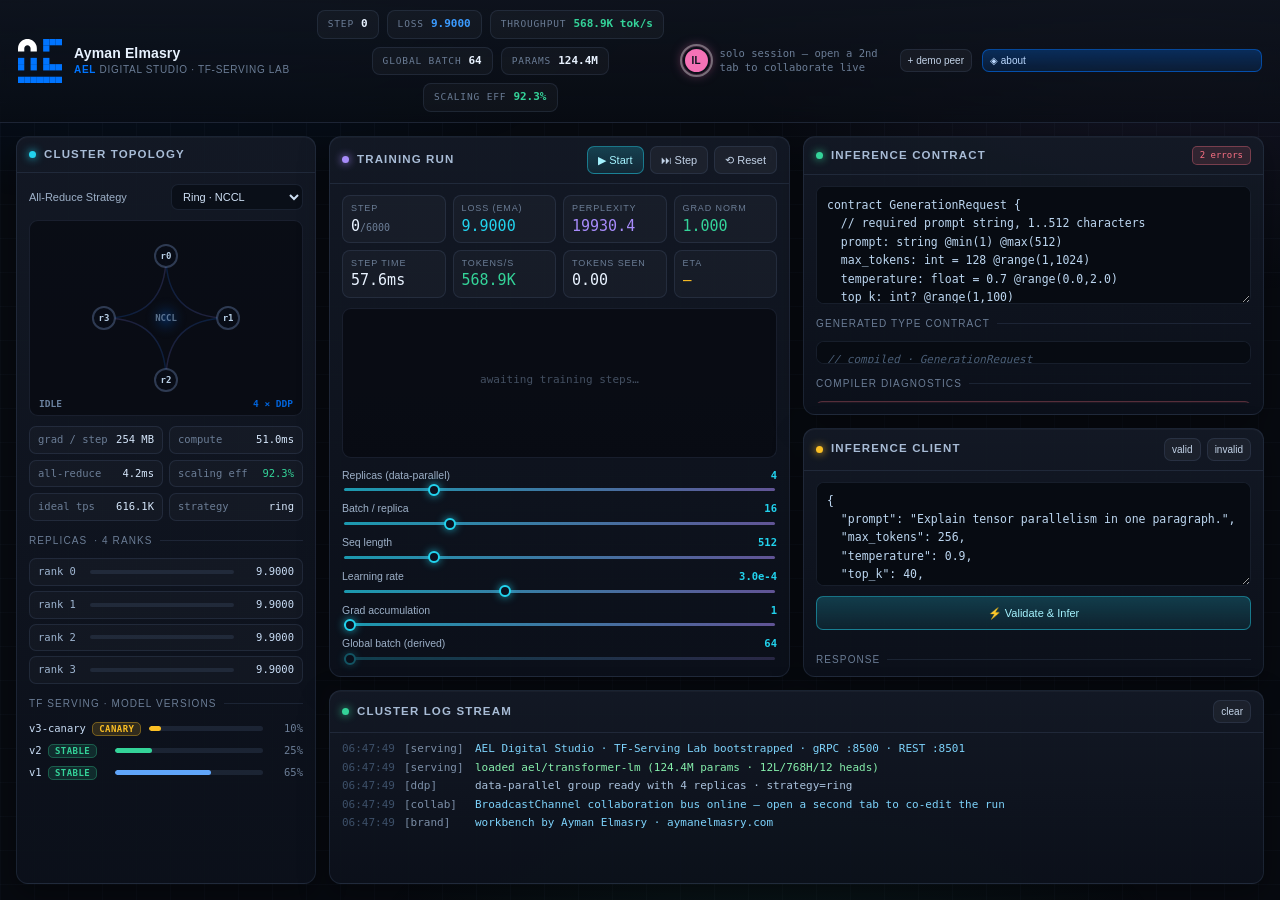
==== commit f9df02cb: "style(brand): remove container box around logo in single-file index.html" ====
--- a/index.html
+++ b/index.html
@@ -40,14 +40,8 @@
   backdrop-filter:blur(10px); flex-wrap:wrap;
 }
 .brand{display:flex; align-items:center; gap:12px; min-width:280px; cursor:pointer; user-select:none}
-.brand:hover .logo{box-shadow:0 0 26px rgba(0,116,255,.55), inset 0 0 14px rgba(255,255,255,.12)}
-.logo{
-  width:40px;height:40px;border-radius:10px;display:grid;place-items:center; padding:5px;
-  background:linear-gradient(140deg,#07111f,#0d1830); flex-shrink:0;
-  border:1px solid rgba(0,116,255,.35);
-  box-shadow:0 0 22px rgba(0,116,255,.35), inset 0 0 12px rgba(255,255,255,.06);
-  transition:box-shadow .3s;
-}
+.brand:hover .logo{transform:scale(1.06)}
+.logo{width:44px;height:44px;display:grid;place-items:center;flex-shrink:0;background:transparent;border:none;box-shadow:none;transition:transform .25s ease;}
 .logo svg{display:block;width:100%;height:100%}
 .brand h1{margin:0;font-size:14px;letter-spacing:.01em;color:var(--hi);font-weight:650;line-height:1.25}
 .brand p{margin:0;font-size:10px;color:var(--dim);letter-spacing:.07em;text-transform:uppercase;line-height:1.35}
@@ -271,11 +265,7 @@
 }
 .modal-close:hover{background:rgba(255,255,255,.1); color:#fff}
 .m-head{display:flex; gap:18px; align-items:center; margin-bottom:16px}
-.m-logo{
-  width:74px;height:74px;border-radius:16px;flex-shrink:0;padding:11px;display:grid;place-items:center;
-  background:linear-gradient(140deg,#061020,#0d1830); border:1px solid rgba(0,116,255,.4);
-  box-shadow:0 0 34px rgba(0,116,255,.35), inset 0 0 16px rgba(255,255,255,.05);
-}
+.m-logo{width:74px;height:74px;flex-shrink:0;display:grid;place-items:center;background:transparent;border:none;box-shadow:none;}
 .m-logo svg{display:block;width:100%;height:100%}
 .m-head h2{margin:0 0 5px; font-size:20px; color:#f0f7ff; letter-spacing:-.01em; font-weight:700}
 .m-title{font-size:10.5px; letter-spacing:.06em; text-transform:uppercase; color:var(--brand); font-weight:700; line-height:1.5}
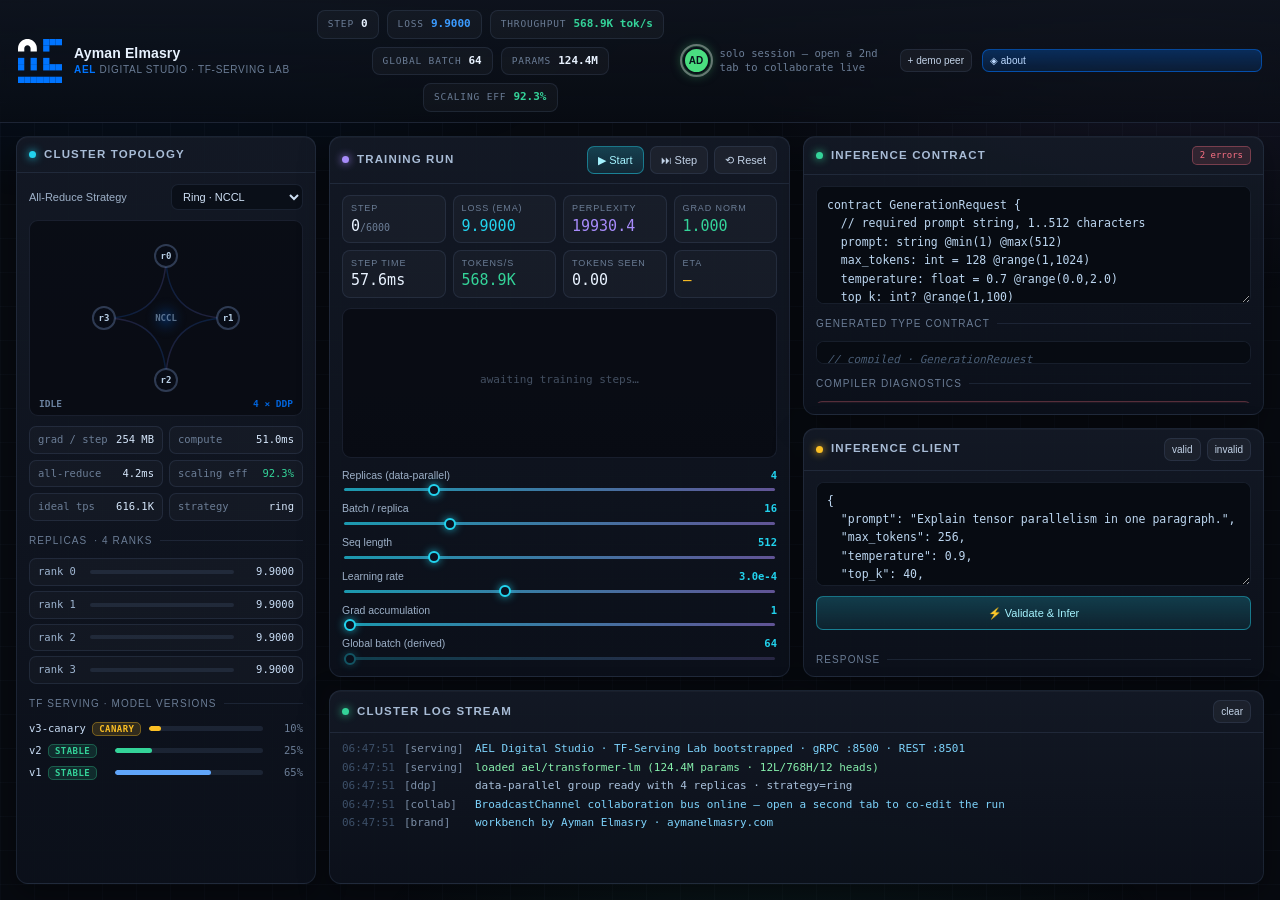
==== commit e8f365f6: "chore: migrate contact email to ayman@aymanelmasry.me" ====
--- a/index.html
+++ b/index.html
@@ -527,8 +527,8 @@
       <a class="m-link" href="https://aymanelmasry.me/" target="_blank" rel="noopener noreferrer">
         <span class="ic">◇</span><span>aymanelmasry.me</span>
       </a>
-      <a class="m-link" href="mailto:info@aymanelmasry.com">
-        <span class="ic">@</span><span>info@aymanelmasry.com</span>
+      <a class="m-link" href="mailto:ayman@aymanelmasry.me">
+        <span class="ic">@</span><span>ayman@aymanelmasry.me</span>
       </a>
       <a class="m-link" href="mailto:ayman@aymanelmasry.me">
         <span class="ic">@</span><span>ayman@aymanelmasry.me</span>
